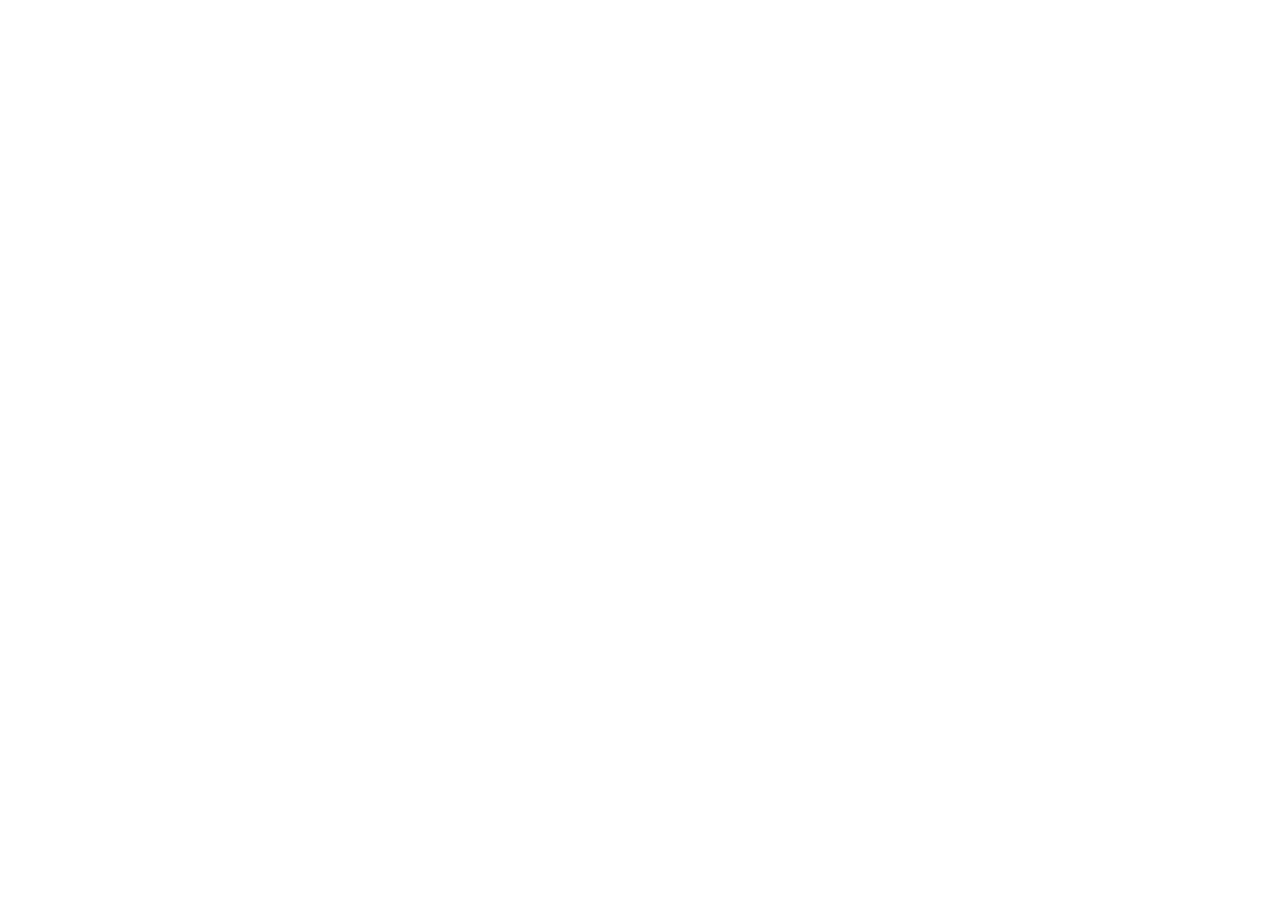
==== index.html @ 4d2dc102 "Init : création du dépot, arborescence des fichiers et structure HTML de base" ====
<!DOCTYPE html>
<html lang="en">
<head>
    <meta charset="UTF-8">
    <meta name="viewport" content="width=
    , initial-scale=1.0">
    <title>AfriTalent - Acceuil</title>
    <link rel="stylesheet" href="https://cdn.jsdelivr.net/npm/bootstrap@5.3.0/dist/css/bootstrap.min.css" >
    <link rel="stylesheet" href="css/style.css">
</head>
<body>
   
    <script  
    src="https://cdn.jsdelivr.net/npm/bootstrap@5.3.0/dist/js/bootstrap.bundle.min.js">

        
    </script>
    <script src="js/main.js"></script>
    
</body>
</html>
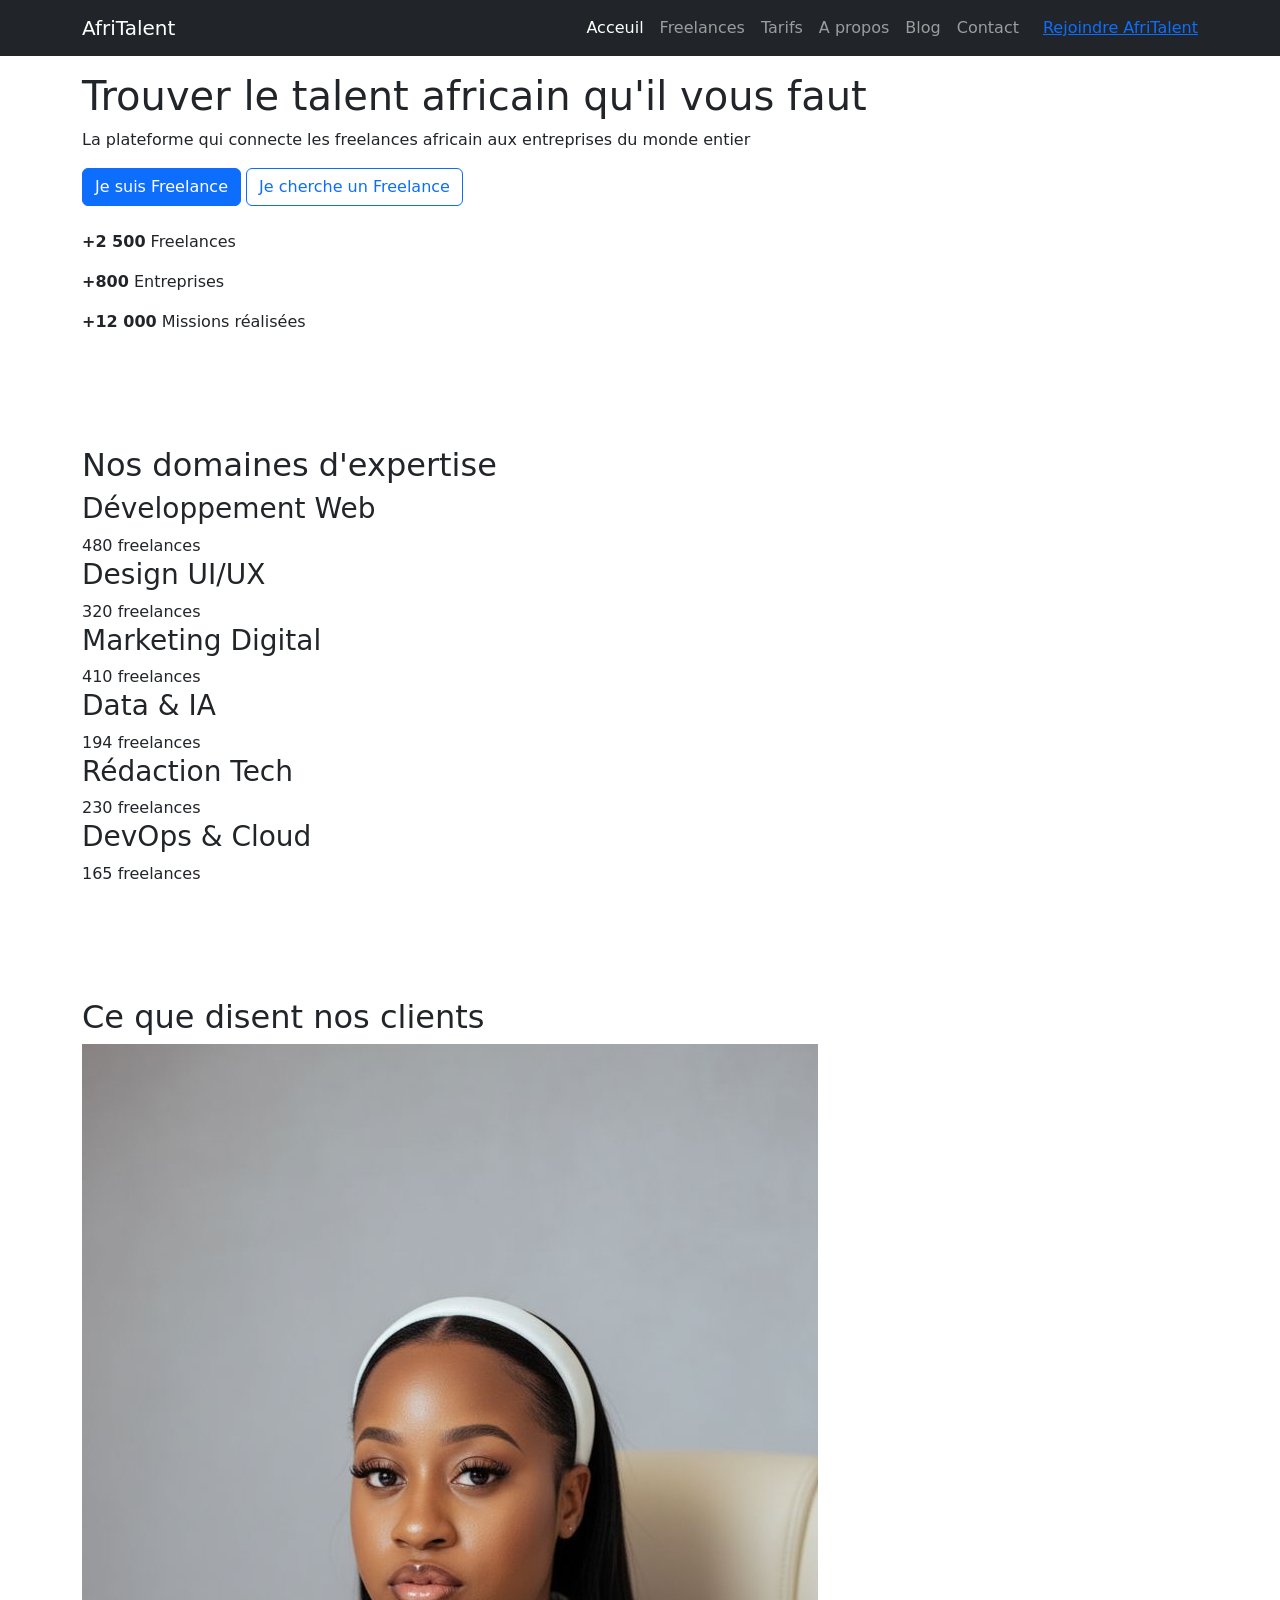
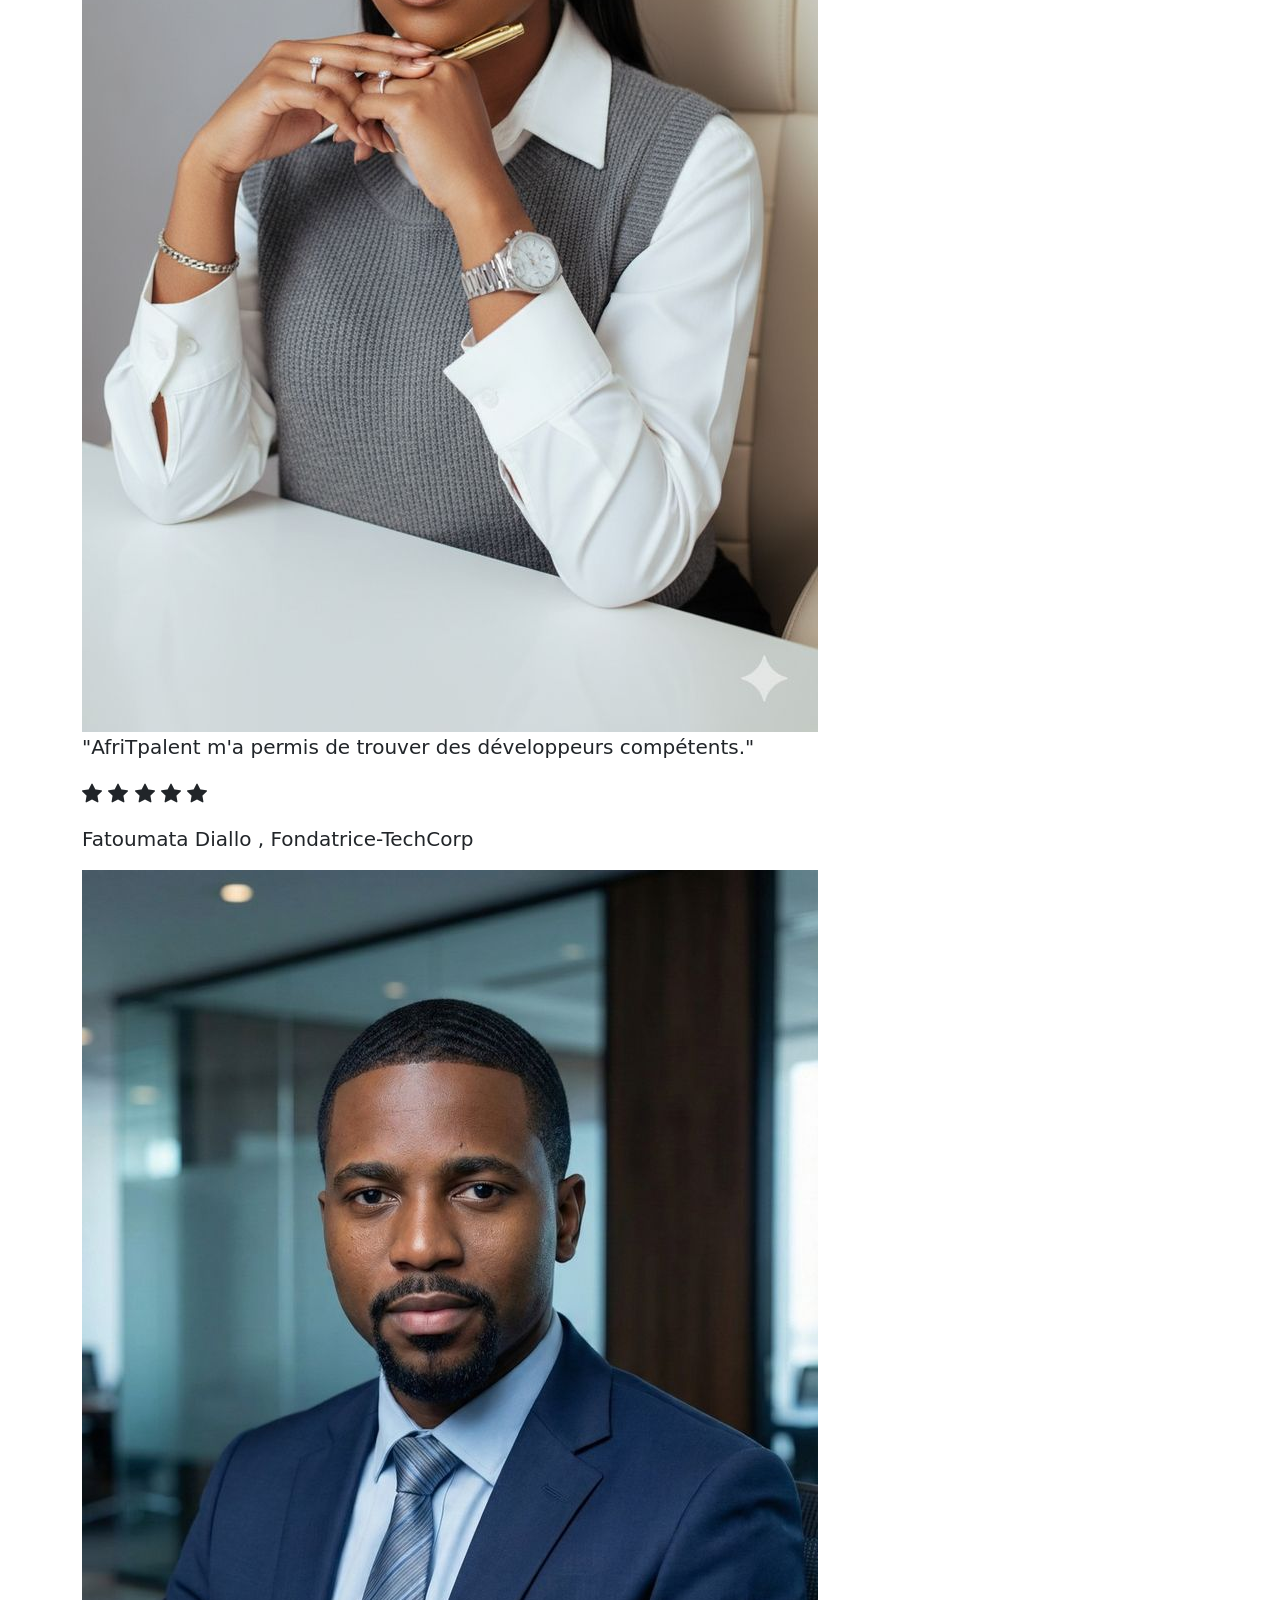
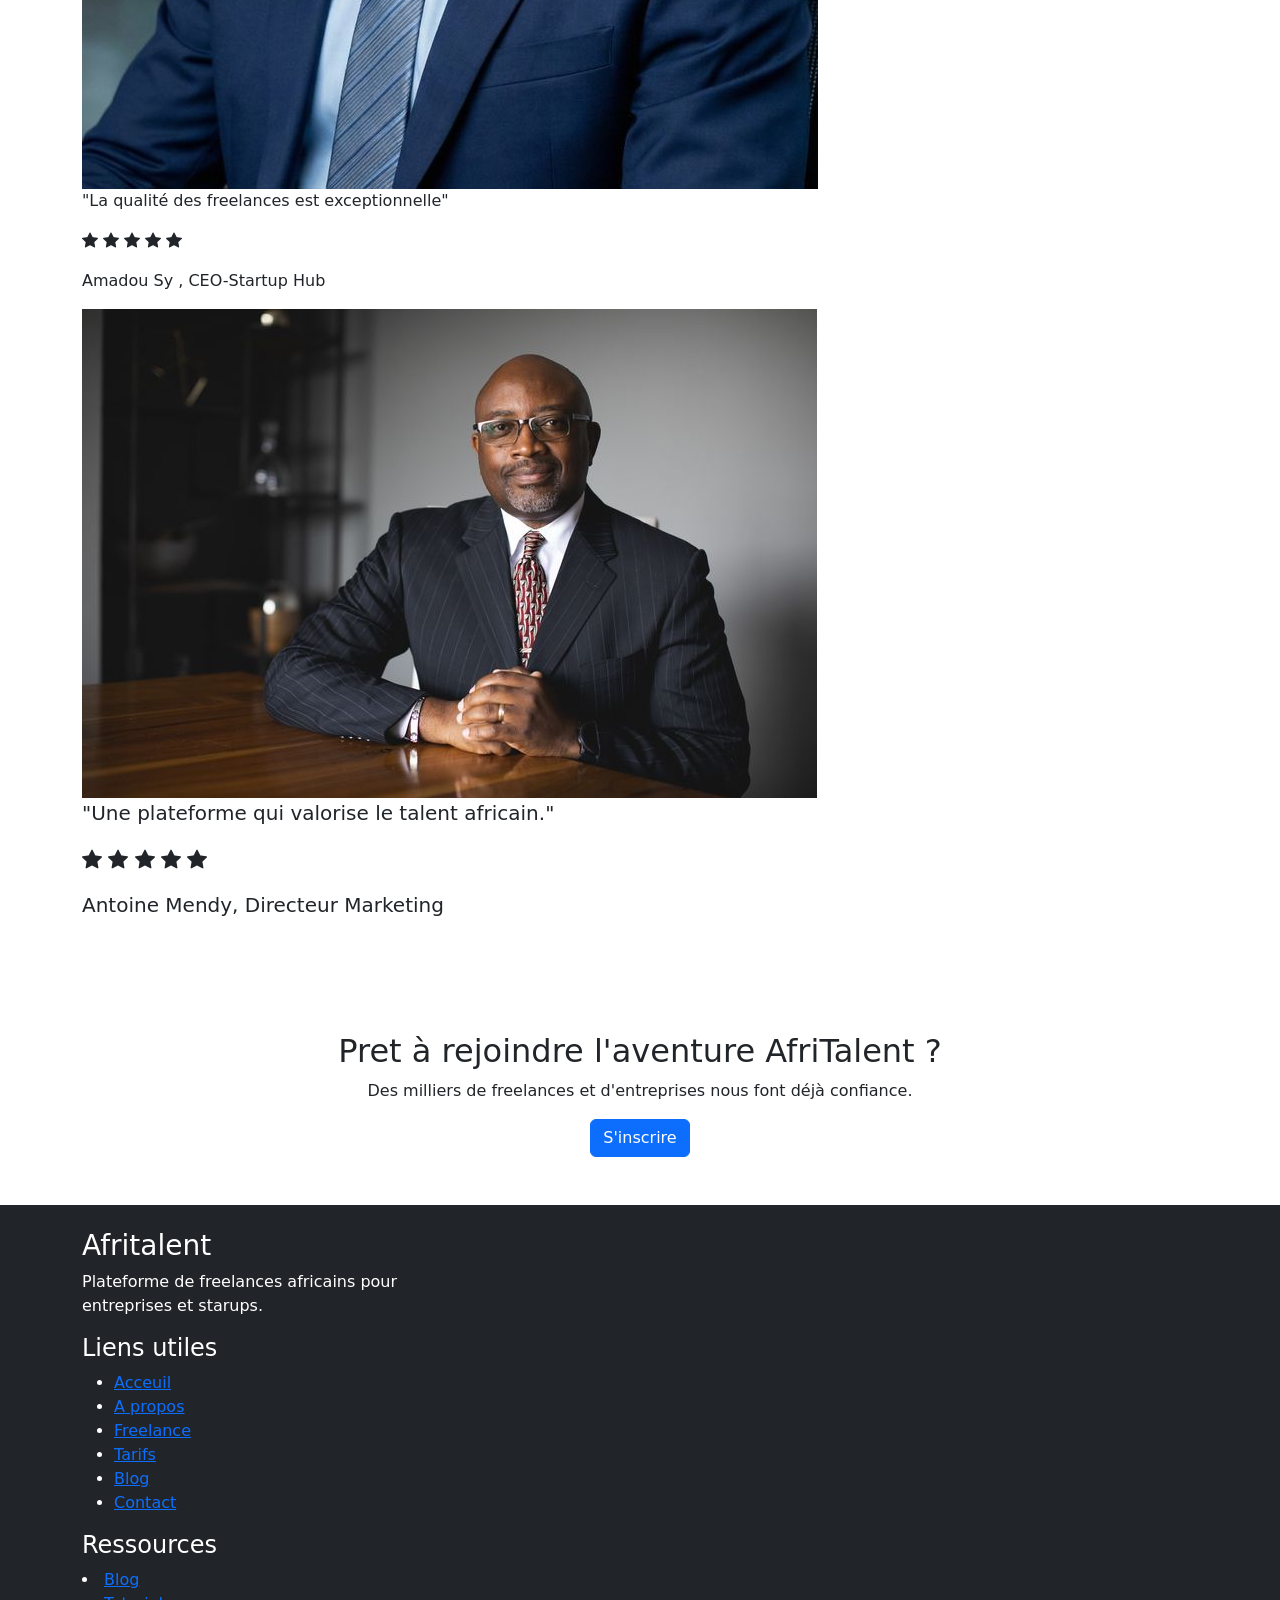
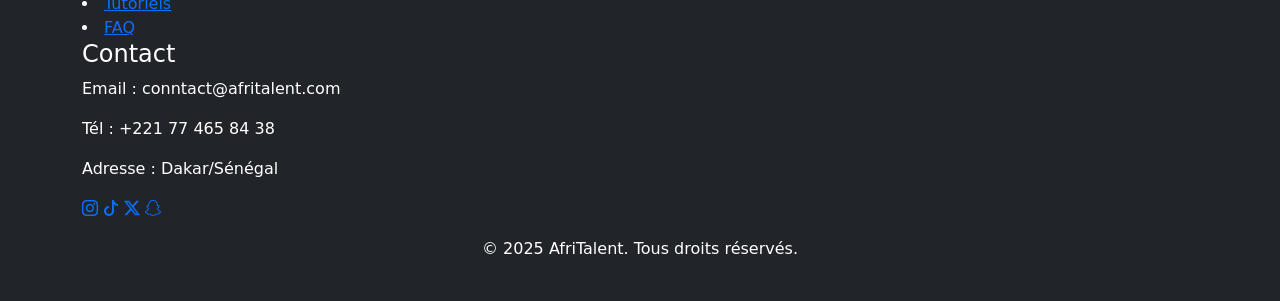
==== commit d534e76d: "HTML : structure compléte des 5 pages avec sections et contenu texte" ====
--- a/index.html
+++ b/index.html
@@ -4,11 +4,166 @@
     <meta charset="UTF-8">
     <meta name="viewport" content="width=
     , initial-scale=1.0">
-    <title>AfriTalent - Acceuil</title>
-    <link rel="stylesheet" href="https://cdn.jsdelivr.net/npm/bootstrap@5.3.0/dist/css/bootstrap.min.css" >
+    <title>AfriTalent -Acceuil</title>
+    <link rel="stylesheet" href="https://cdn.jsdelivr.net/npm/bootstrap@5.3.0/dist/css/bootstrap.min.css">
+    <link rel="stylesheet" href="https://cdn.jsdelivr.net/npm/bootstrap-icons@1.13.1/font/bootstrap-icons.min.css">
     <link rel="stylesheet" href="css/style.css">
 </head>
 <body>
+    <!--Navigation Bootstrap-->>
+    <nav class="navbar navbar-expand-lg navbar-dark bg-dark fixed-top">
+  <div class="container">
+    
+    <a class="navbar-brand" href="index.html"> AfriTalent</a>
+    <button class="navbar-toggler" type="button" data-bs-toggle="collapse" data-bs-target="#navbarTogglerDemo02" aria-controls="navbarTogglerDemo02" aria-expanded="false" aria-label="Toggle navigation">
+      <span class="navbar-toggler-icon"></span>
+    </button>
+    <div class="collapse navbar-collapse" id="navbarTogglerDemo02">
+      <ul class="navbar-nav ms-auto ">
+        <li class="nav-item">
+          <a class="nav-link active" href="index.html">Acceuil</a>
+        </li>
+        <li class="nav-item">
+          <a class="nav-link" href="freelances.html">Freelances</a>
+        </li>
+        <li class="nav-item">
+          <a class="nav-link " href="tarifs.html">Tarifs</a>
+        </li>
+        <li class="nav-item">
+            <a class="nav-link"  href="about.html">A propos</a>
+        </li>
+        <li class="nav-item">
+            <a class="nav-link" href="blog.html">Blog</a>
+        </li>
+        <li class="nav-item">
+            <a class="nav-link" href="contact.html">Contact</a>
+        </li>
+      </ul>
+      <a href="contact.html" class="btn-sucess ms-3">Rejoindre AfriTalent</a>
+    </div>
+  </div>
+</nav>
+<main>
+  <section id="hero">
+    <div class="container py-5">
+      <h1>Trouver le talent africain qu'il vous faut</h1>
+      <p>La plateforme qui connecte les freelances africain aux entreprises du monde entier</p>
+      <a href="freelances.html" class="btn btn-primary">Je suis Freelance</a>
+      <a href="freelances.html" class="btn btn-outline-primary">Je cherche un Freelance</a>
+      
+    <div class="mt-4">
+      <p><strong>+2 500</strong> Freelances</p>
+      <p><strong>+800</strong> Entreprises</p>
+      <p><strong>+12 000</strong> Missions réalisées</p>
+    </div>
+
+    </div>
+  </section>
+  <section id="services">
+    <div class="container py-5">
+      <h2>Nos domaines d'expertise</h2>
+      <div class="row">
+        <div><h3>Développement Web</h3> 480 freelances</div>
+        <div><h3>Design UI/UX</h3>320 freelances</div>
+        <div><h3>Marketing Digital</h3>410 freelances</div>
+        <div><h3>Data & IA</h3>194 freelances</div>
+        <div><h3>Rédaction Tech</h3>230 freelances</div>
+        <div><h3>DevOps & Cloud</h3><p>165 freelances</p></div>
+      </div>
+    </div>
+
+  </section>
+  <section id="Témoignages">
+    <div class="container py-5">
+      <h2>Ce que disent nos clients</h2>
+      <img src="images/témoin 1.jpg" alt="tmoin 1">
+      <blockquote class="blockquote">
+        <p>"AfriTpalent m'a permis de trouver des développeurs compétents."</p>
+        <p><i class="bi bi-star-fill"></i>
+        <i class="bi bi-star-fill"></i>
+        <i class="bi bi-star-fill"></i>
+        <i class="bi bi-star-fill"></i> 
+       <i class="bi bi-star-fill"></i></p>
+        <footer> Fatoumata Diallo , Fondatrice-TechCorp</footer>
+      </blockquote class="blockquote">
+      <img src="images/temoin 2.jpg" alt="temoin 2">
+      <blockquote>
+        <p>"La qualité des freelances est exceptionnelle"</p>
+        <p><i class="bi bi-star-fill"></i>
+        <i class="bi bi-star-fill"></i>
+        <i class="bi bi-star-fill"></i>
+        <i class="bi bi-star-fill"></i> 
+       <i class="bi bi-star-fill"></i></p>
+        <footer>Amadou Sy , CEO-Startup Hub</footer>
+      </blockquote>
+      <img src="images/temoin3.jpg" alt="temoin 3">
+      <blockquote class="blockquote">
+        <p>"Une plateforme qui valorise le talent africain."</p>
+        <p><i class="bi bi-star-fill"></i>
+        <i class="bi bi-star-fill"></i>
+        <i class="bi bi-star-fill"></i>
+        <i class="bi bi-star-fill"></i> 
+       <i class="bi bi-star-fill"></i></p>
+        <footer>Antoine Mendy, Directeur Marketing</footer>
+      </blockquote>
+
+    </div>
+  </section>
+  <section id="cta" >
+    <div class="container py-5">
+      <div class="row justify-content-center">
+        <div class="col-lg-8 text-center">
+          <h2>Pret à rejoindre l'aventure AfriTalent ?</h2>
+          <p>Des milliers de freelances et d'entreprises nous font déjà confiance.</p>
+          <a href="contact.html" class="btn btn-primary">S'inscrire</a>
+        </div>
+      </div>
+
+    </div>
+  </section>
+
+</main>
+<footer class="bg-dark text-white p-4">
+  <div class="container">
+    <div class="col-md-4">
+      <h3>Afritalent</h3>
+      <p>Plateforme de freelances africains pour entreprises et starups.</p>
+
+    </div>
+  <div>
+    <h4>Liens utiles</h4>
+    <ul>
+      <li><a href="index.html">Acceuil</a></li>
+      <li><a href="about.html">A propos</a></li>
+      <li><a href="freelances.html">Freelance</a></li>
+      <li><a href="tarifs.html">Tarifs</a></li>
+      <li><a href="blog.html">Blog</a></li>
+      <li><a href="contact.html">Contact</a></li>
+    </ul>
+  </div>
+  <div>
+    <h4>Ressources</h4>
+    <li><a href="blog.html">Blog</a></li>
+    <li><a href="index.html">Tutoriels</a></li>
+    <li><a href="tarifs.html">FAQ</a></li>
+    </div>
+    <div>
+      <h4>Contact</h4>
+      <p>Email : conntact@afritalent.com</p>
+      <p>Tél : +221 77 465 84 38 </p>
+      <p>Adresse : Dakar/Sénégal</p>
+    </div>
+    <div>
+    <a href="instagram"><i class="bi bi-instagram"></i></a>
+    <a href="tiktok"><i class="bi bi-tiktok"></i></a>
+    <a href="twiter"><i class="bi bi-twitter-x"></i></a>
+    <a href="snapchat"><i class="bi bi-snapchat"></i></a>
+    </div>
+  
+    <p class="text-center mt-3">&copy; 2025 AfriTalent. Tous droits réservés.</p>
+  </div>
+</footer>
+
    
     <script  
     src="https://cdn.jsdelivr.net/npm/bootstrap@5.3.0/dist/js/bootstrap.bundle.min.js">
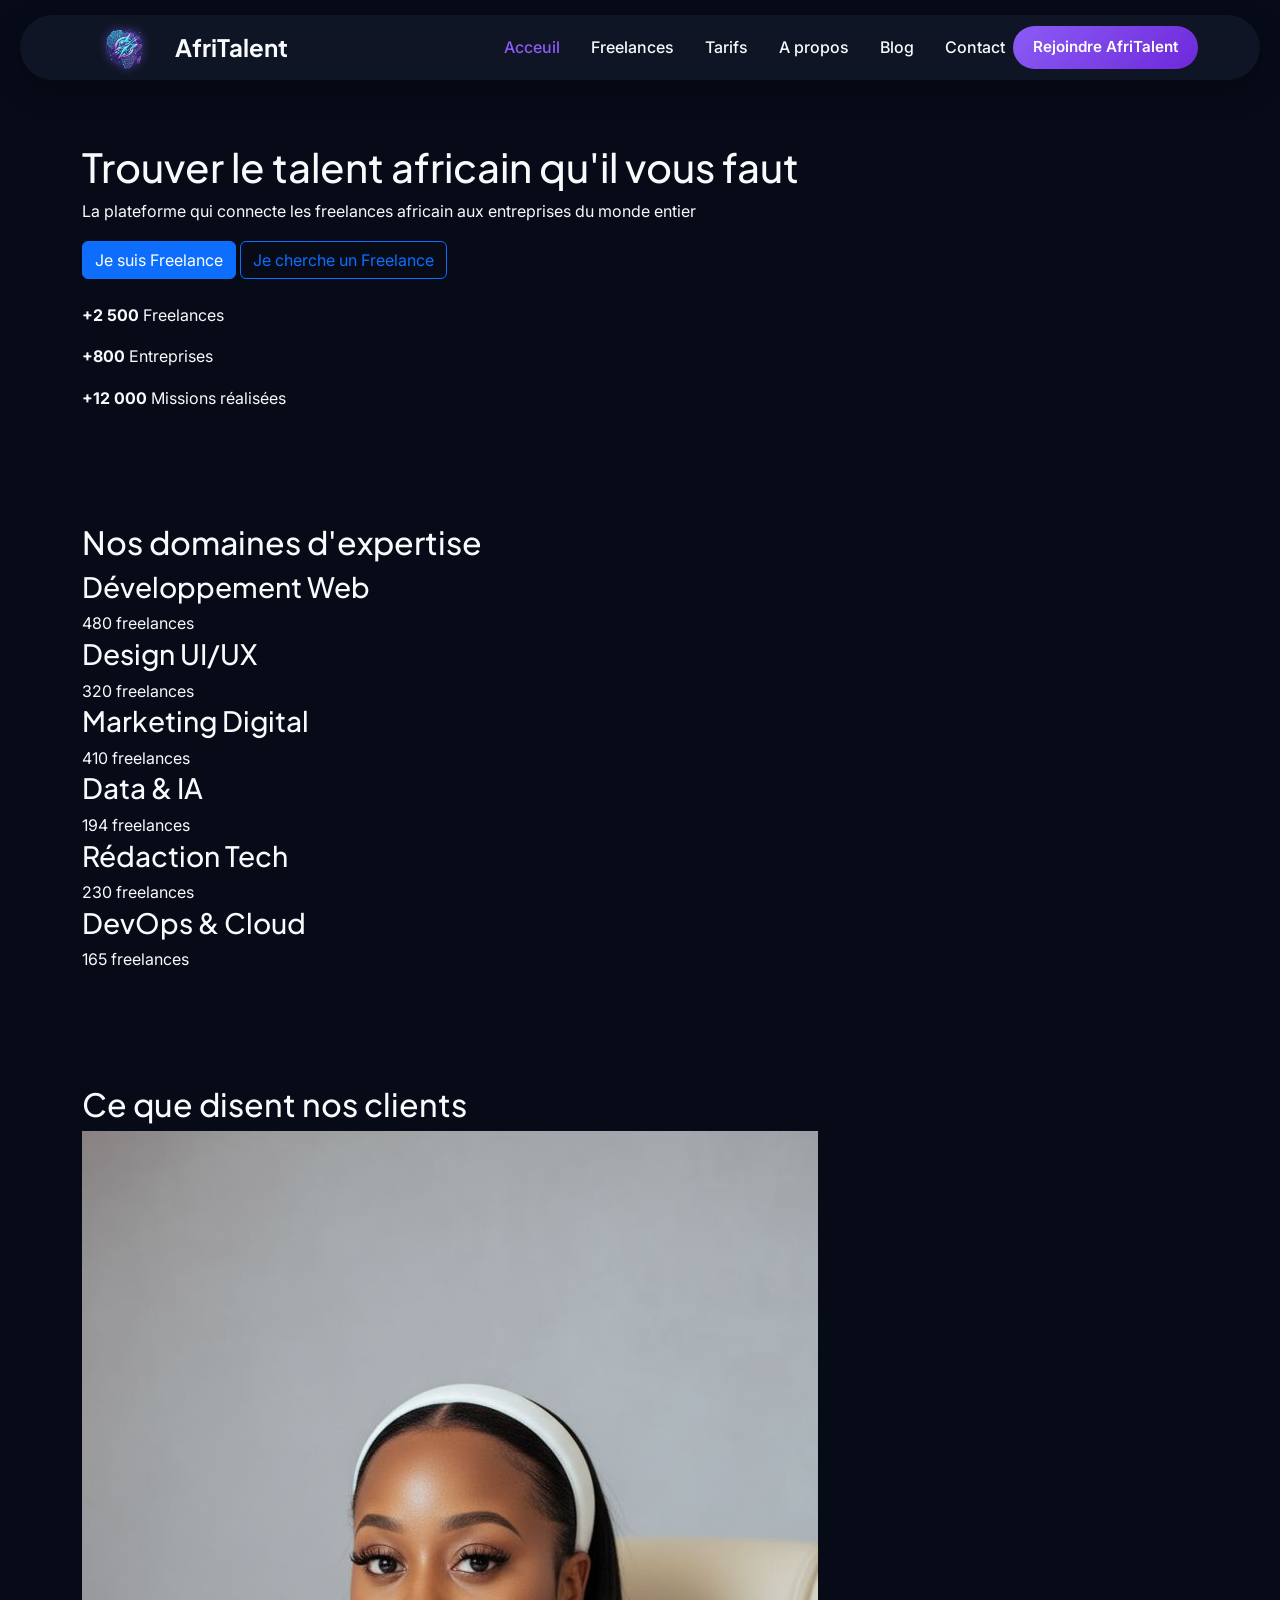
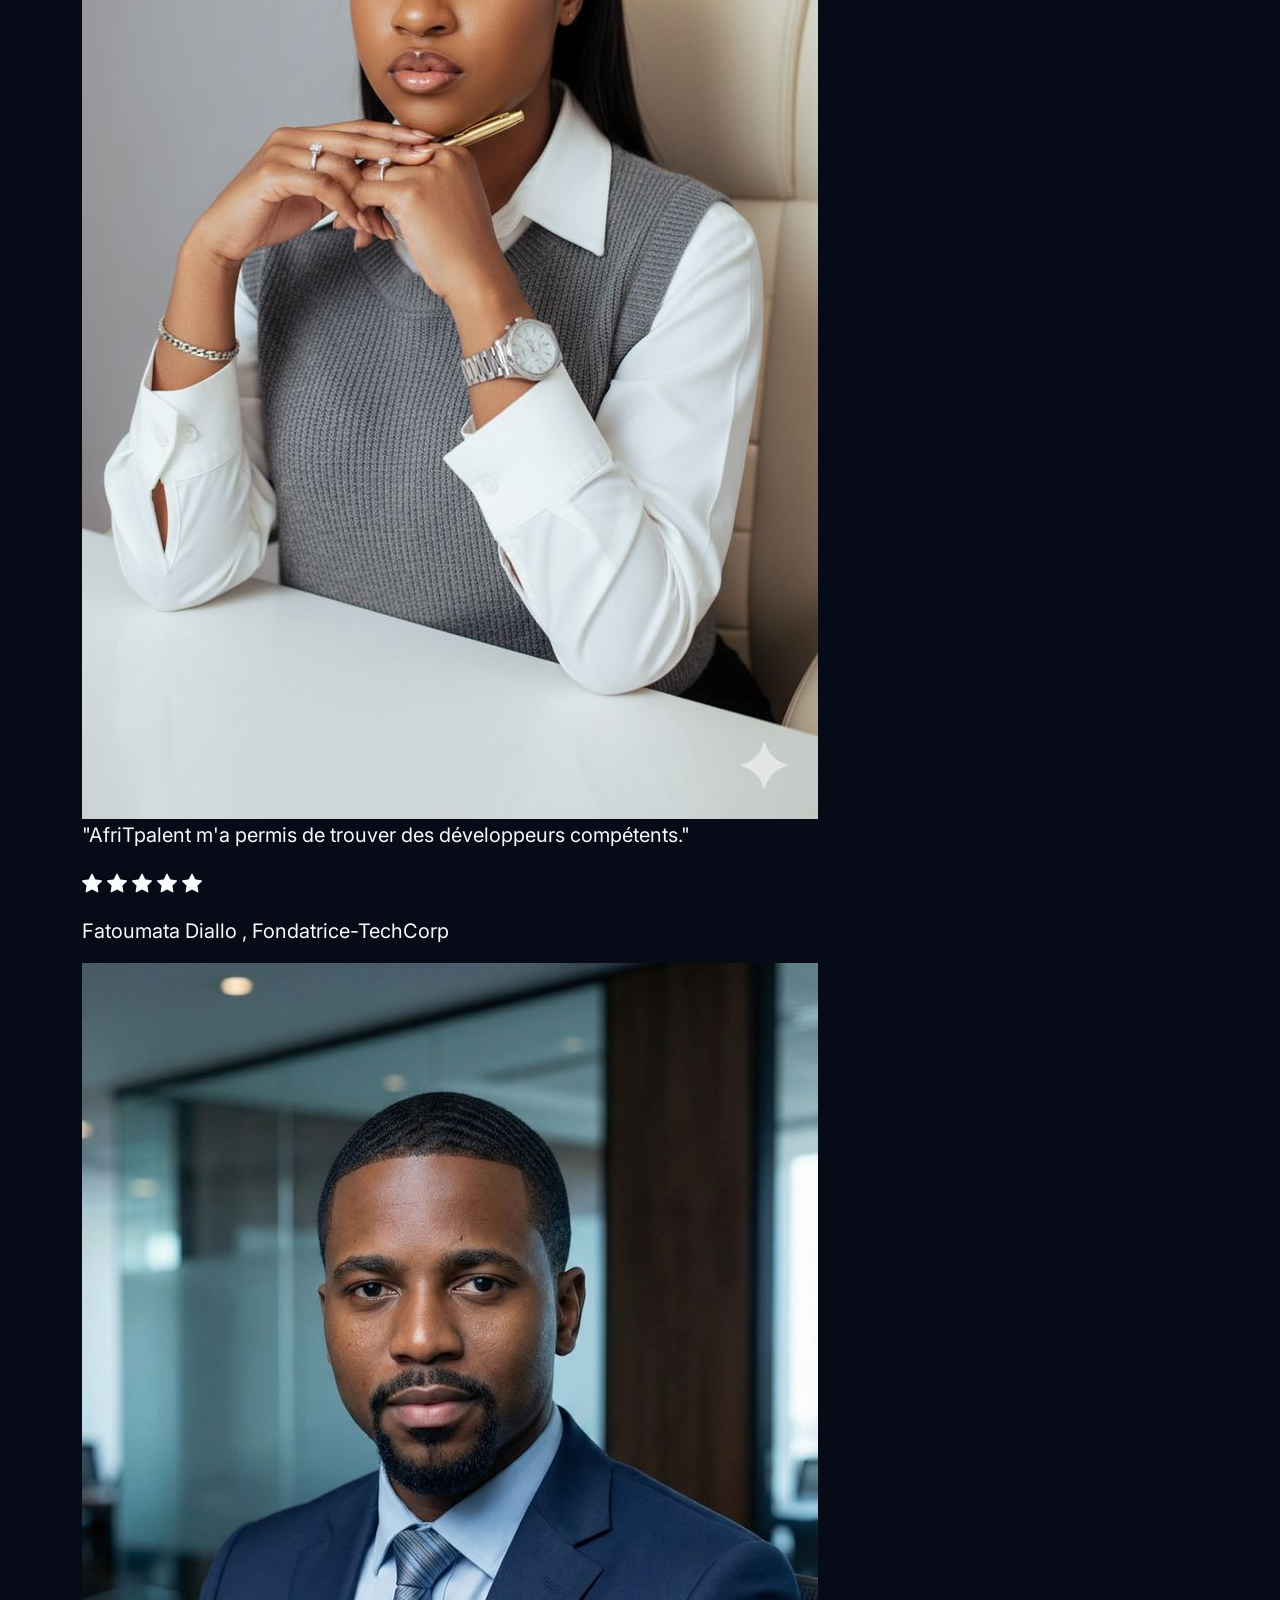
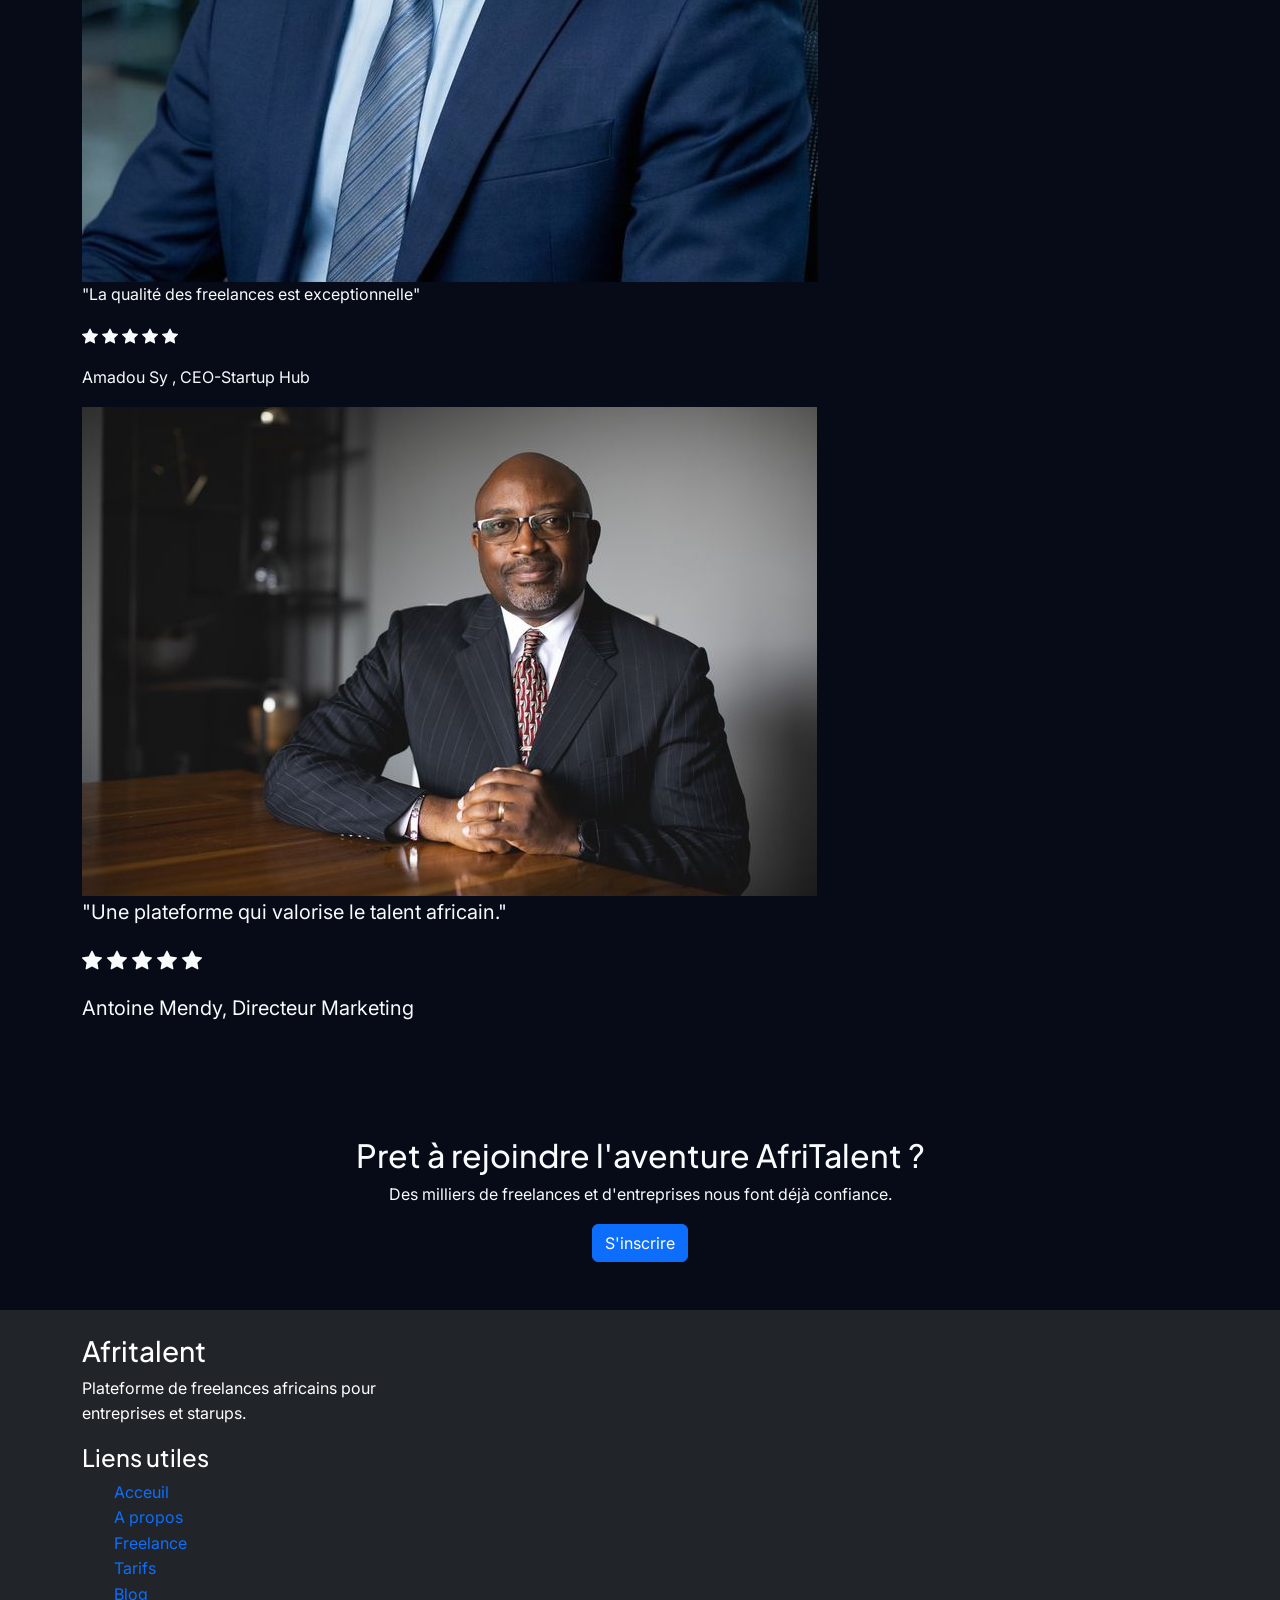
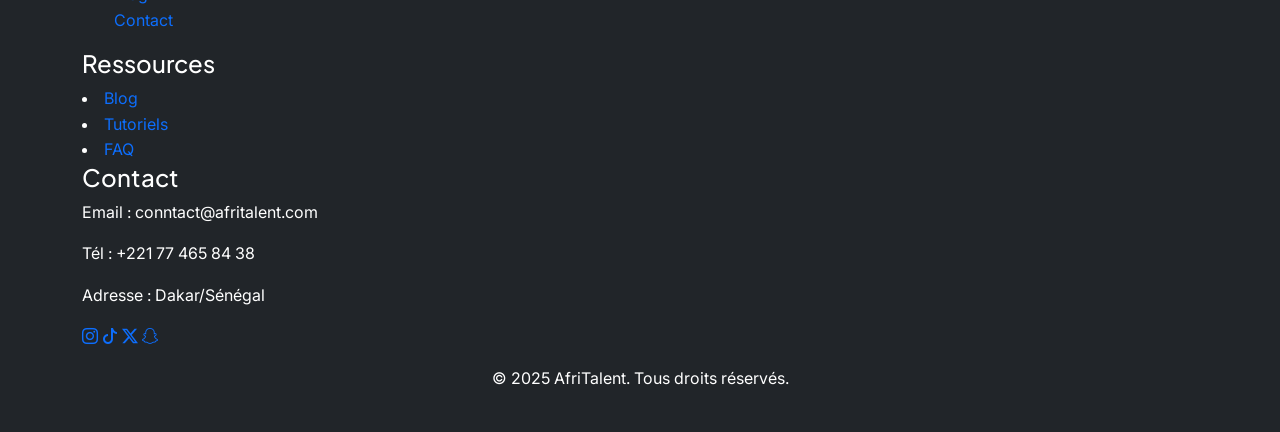
==== commit fc2feaa6: "CSS :variables, typographie, layout général et styles de base" ====
--- a/index.html
+++ b/index.html
@@ -2,19 +2,20 @@
 <html lang="en">
 <head>
     <meta charset="UTF-8">
-    <meta name="viewport" content="width=
+    <meta name="viewport" content="width=device-width
     , initial-scale=1.0">
     <title>AfriTalent -Acceuil</title>
+ 
     <link rel="stylesheet" href="https://cdn.jsdelivr.net/npm/bootstrap@5.3.0/dist/css/bootstrap.min.css">
     <link rel="stylesheet" href="https://cdn.jsdelivr.net/npm/bootstrap-icons@1.13.1/font/bootstrap-icons.min.css">
     <link rel="stylesheet" href="css/style.css">
 </head>
 <body>
-    <!--Navigation Bootstrap-->>
-    <nav class="navbar navbar-expand-lg navbar-dark bg-dark fixed-top">
+    <!--Navigation Bootstrap-->
+    <nav class="navbar navbar-expand-lg navbar-dark bg-dark ">
   <div class="container">
     
-    <a class="navbar-brand" href="index.html"> AfriTalent</a>
+    <a class="navbar-brand" href="index.html"><img src="images/logo.png" alt="AfriTalent" class="logo"> <span>AfriTalent </span></a>
     <button class="navbar-toggler" type="button" data-bs-toggle="collapse" data-bs-target="#navbarTogglerDemo02" aria-controls="navbarTogglerDemo02" aria-expanded="false" aria-label="Toggle navigation">
       <span class="navbar-toggler-icon"></span>
     </button>
@@ -27,7 +28,7 @@
           <a class="nav-link" href="freelances.html">Freelances</a>
         </li>
         <li class="nav-item">
-          <a class="nav-link " href="tarifs.html">Tarifs</a>
+          <a class= "nav-link " href="tarifs.html">Tarifs</a>
         </li>
         <li class="nav-item">
             <a class="nav-link"  href="about.html">A propos</a>
@@ -39,7 +40,7 @@
             <a class="nav-link" href="contact.html">Contact</a>
         </li>
       </ul>
-      <a href="contact.html" class="btn-sucess ms-3">Rejoindre AfriTalent</a>
+      <a href="contact.html" class=" join-btn">Rejoindre AfriTalent</a>
     </div>
   </div>
 </nav>
--- a/css/style.css
+++ b/css/style.css
@@ -0,0 +1,139 @@
+@import url('https://fonts.googleapis.com/css2?family=Inter:ital,opsz,wght@0,14..32,100..900;1,14..32,100..900&family=Plus+Jakarta+Sans:ital,wght@0,200..800;1,200..800&display=swap');
+:root{
+    --background-color:#070b18;
+    --primary-color:#8b5cf6;
+    --secondary-color:#6d28d9;
+    --dark-color:#0f172a;
+    --text-color:#f8fafc;
+   --accent-color:#22d3ee;
+   --gray-color:#94a3b8;
+     --main-font:'Inter', sans-serif;
+    --title-font:'Plus Jakarta Sans', sans-serif;
+    --border-radius:80px;
+    --transition:0.3s ease;
+
+}
+/* RESET CSS : enléve les styles par défaut du navigateur*/
+*{
+    margin:0;
+    padding: 0;
+    box-sizing: border-box;
+}
+body{
+    font-family: var(--main-font);
+    background: var(--background-color);
+    color: var(--text-color);
+    line-height: 1.6;
+    overflow-x:hidden ;
+    
+}
+a{
+    text-decoration: none;
+    transition: var(--transition);
+}
+ul{
+    list-style: none;
+}
+img{
+    max-width: 100%;
+    display: block;
+}
+h1,h2,h3,h4,.navbar-brand{
+    font-family: var(--title-font);
+}
+  .navbar {
+   background: rgba(17, 24, 39, 0.85) !important;
+   backdrop-filter: blur(12px);/* agit sur ce qu'il y a derriére l'élément */
+   height: 65px;
+   display: flex;
+   align-items: center;
+   padding: 10px 28px;
+   margin: 15px 20px;
+   border-radius: var(--border-radius);
+   box-shadow: 0 10px 30px rgba(0, 0, 0, 0.25); /*ombre pour effet flottant */
+}
+
+.navbar-brand{
+    font-size: 1.6rem;
+    font-weight: 700;
+    color:var(--primary-color) !important ;
+    display: flex;
+    align-items: center;
+    gap: 10px;
+}
+.navbar-brand img{
+    width: auto;
+    height: 55px;
+    max-height: 60px;
+    object-fit: contain;
+    filter:brightness(1.05) drop-shadow(0 0 5px rgba(124,77,255,0.5));/* éclaicit le logo, ajoute une ombre colorée,ensemble:effet moderne et visible*/
+    transition: var(--transition); /*animation fluide lors des effets hover*/
+    mix-blend-mode: screen;
+}
+.navbar-brand img:hover{
+    transform: scale(1.05);
+}
+.navbar-brand span{
+    font-size: 1.5rem;
+    font-weight: 700;
+    font-family: var(--title-font);
+    color: var(--text-color);
+   
+}
+
+ .nav-link{
+    color: var(--text-color) !important ;
+    margin-left: 15px;
+    font-weight: 500;
+    transition: var(--transition);
+    background: transparent !important;
+    border: none !important;
+    box-shadow: none !important;
+    position: relative;
+}
+
+  .nav-link:hover , .nav-link.active{
+    color: var(--primary-color) !important ;
+    background :transparent !important;
+    
+}
+/*création du trait animé sous le lien*/
+.nav-link::after{
+    content: ""; /*crée un élement vide pour l'animation*/
+    position: absolute;
+    left: 0;
+    bottom: -5px;/*position sous le texte*/
+    width: 0%;
+    height: 2px;
+    background: var(--accent-color);
+    transition: var(--transition);
+}
+/*animation du trait au survol*/
+.nav-link:hover::after{
+    width: 100%;
+}
+ 
+ .join-btn{
+    background: linear-gradient(135deg,var(--primary-color), var(--secondary-color));
+    border: none;
+    outline: none;
+    box-shadow: none;
+    border-radius: 50px;
+    padding: 9px 20px;
+    font-size: 0.95rem;
+    font-weight: 600;
+    color: white !important;
+    transition: var(--transition);
+    
+}
+
+ .join-btn:hover{
+    opacity: 0.85;
+    transform: translateY(-2px);
+}
+.join-btn:active{
+    background: transparent;
+    color: var(--primary-color) !important;
+    border: 2px solid var(--primary-color);
+}
+
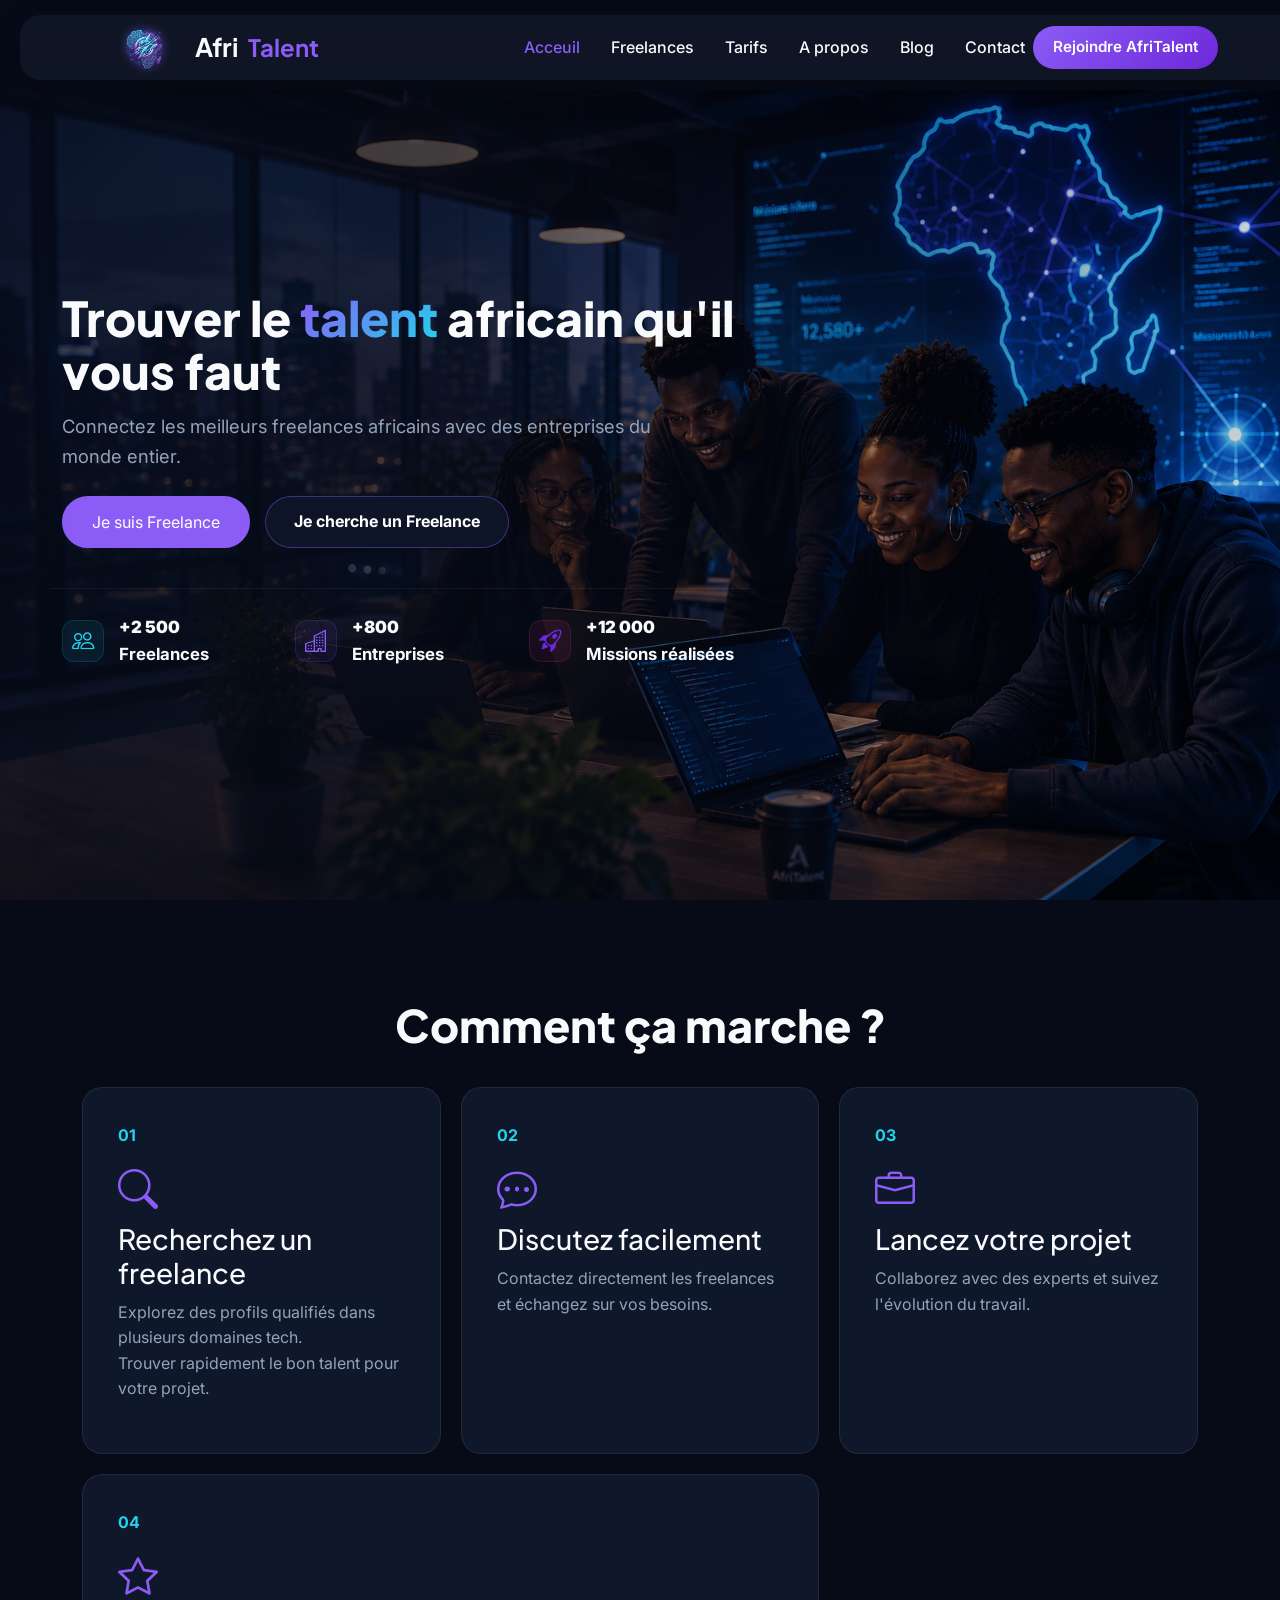
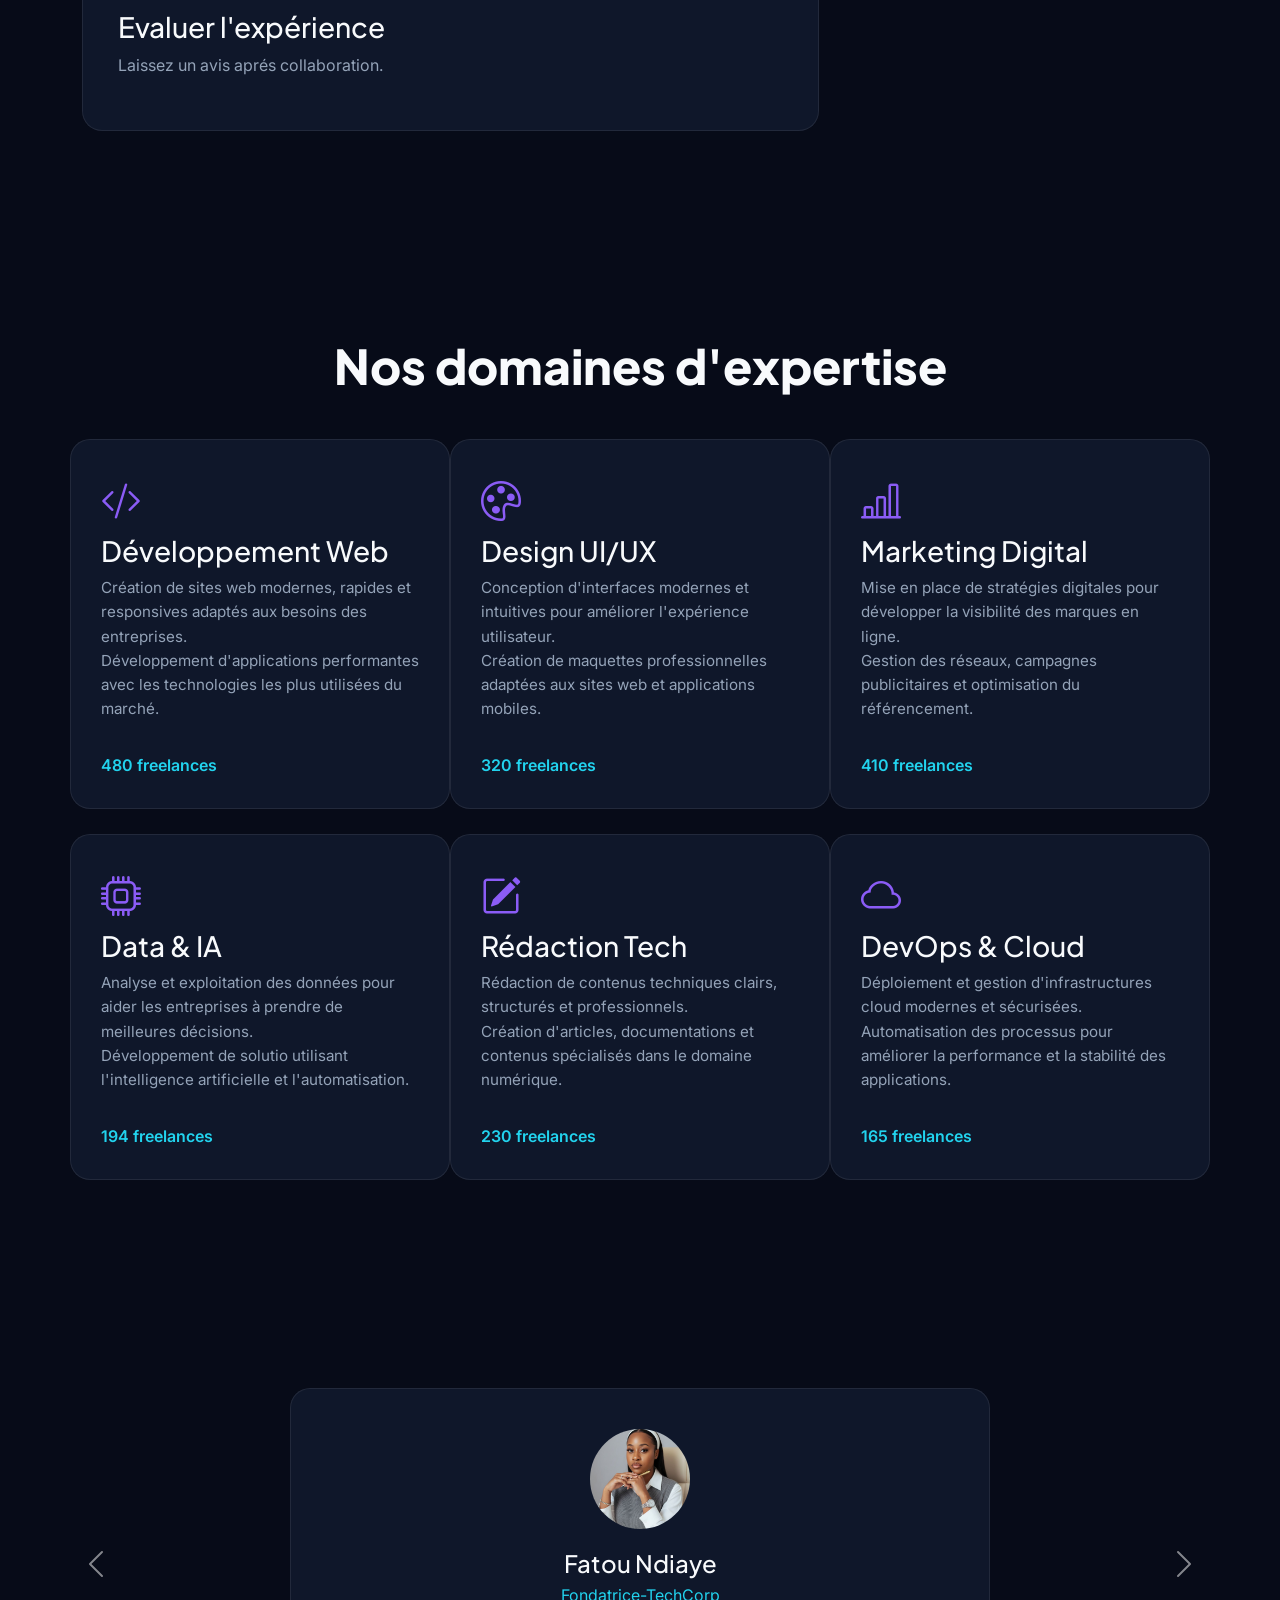
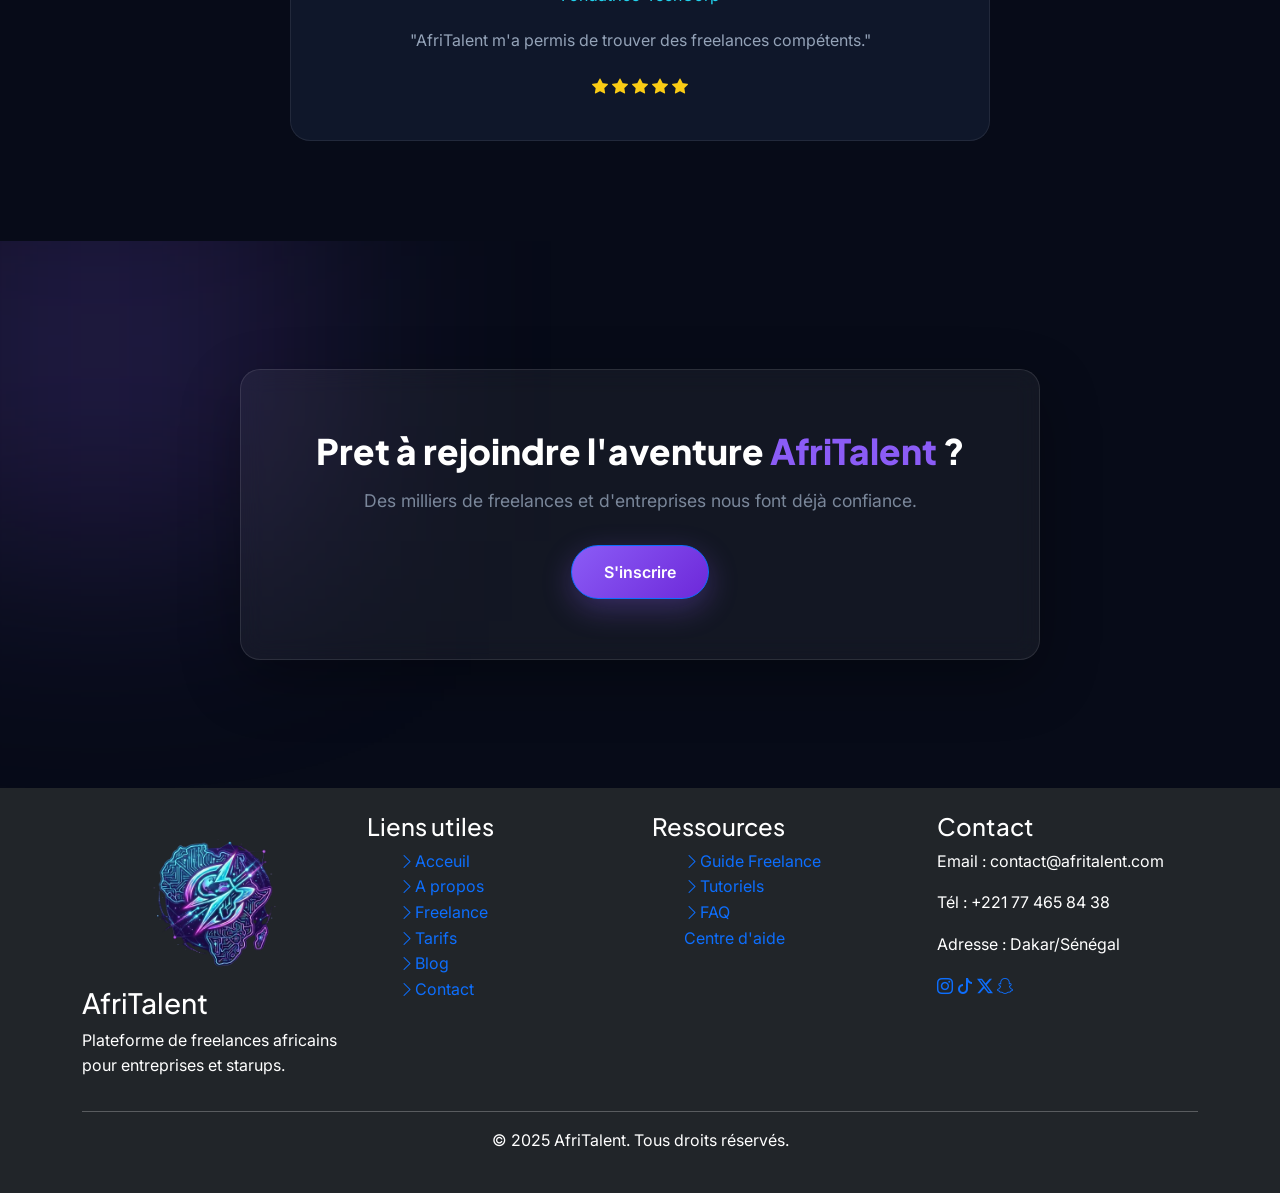
==== commit bf7f7d00: "CSS : Bento Grid, Sections hero et catégories, effets hover" ====
--- a/index.html
+++ b/index.html
@@ -4,7 +4,7 @@
     <meta charset="UTF-8">
     <meta name="viewport" content="width=device-width
     , initial-scale=1.0">
-    <title>AfriTalent -Acceuil</title>
+    <title>AfriTalent -Accueil</title>
  
     <link rel="stylesheet" href="https://cdn.jsdelivr.net/npm/bootstrap@5.3.0/dist/css/bootstrap.min.css">
     <link rel="stylesheet" href="https://cdn.jsdelivr.net/npm/bootstrap-icons@1.13.1/font/bootstrap-icons.min.css">
@@ -15,7 +15,7 @@
     <nav class="navbar navbar-expand-lg navbar-dark bg-dark ">
   <div class="container">
     
-    <a class="navbar-brand" href="index.html"><img src="images/logo.png" alt="AfriTalent" class="logo"> <span>AfriTalent </span></a>
+    <a class="navbar-brand" href="index.html"><img src="images/logo.png" alt="AfriTalent" class="logo">Afri<span class="accent">Talent</span></a>
     <button class="navbar-toggler" type="button" data-bs-toggle="collapse" data-bs-target="#navbarTogglerDemo02" aria-controls="navbarTogglerDemo02" aria-expanded="false" aria-label="Toggle navigation">
       <span class="navbar-toggler-icon"></span>
     </button>
@@ -47,122 +47,205 @@
 <main>
   <section id="hero">
     <div class="container py-5">
-      <h1>Trouver le talent africain qu'il vous faut</h1>
-      <p>La plateforme qui connecte les freelances africain aux entreprises du monde entier</p>
-      <a href="freelances.html" class="btn btn-primary">Je suis Freelance</a>
-      <a href="freelances.html" class="btn btn-outline-primary">Je cherche un Freelance</a>
+      <h1>Trouver le <span>talent</span> africain qu'il vous faut</h1>
+      <p>Connectez les meilleurs freelances africains avec des entreprises du<br> monde entier.</p>
+      <div class="hero-buttons">
+       <a href="freelances.html" class="btn btn-primary">Je suis Freelance</a>
+       <a href="freelances.html" class="btn btn-outline-primary">Je cherche un Freelance</a>
+      </div>
       
-    <div class="mt-4">
-      <p><strong>+2 500</strong> Freelances</p>
-      <p><strong>+800</strong> Entreprises</p>
-      <p><strong>+12 000</strong> Missions réalisées</p>
-    </div>
-
+     <div class="row text-center">
+        <div class="col-md-4"><i class="bi bi-people"></i><p><strong>+2 500 </strong><br>Freelances</p></div>
+        <div class="col-md-4"><i class="bi bi-buildings"></i><p><strong>+800</strong> <br>Entreprises</p></div>
+        <div class="col-md-4"><i class="bi bi-rocket-takeoff"></i><p><strong>+12 000 </strong><br> Missions réalisées</p></div>
+     </div>
+
+    </div>
+  </section>
+  
+  <section id="how-it-works">
+    <div class="container py-5">
+      <h2>Comment ça marche ?</h2>
+      <div class="bento-grid">
+        <div class="bento-card ">
+          <span class="nombre">01</span>
+          <i class="bi bi-search"></i>
+          <h3>Recherchez un freelance</h3>
+          <p>Explorez des profils qualifiés dans plusieurs domaines tech.<br> Trouver rapidement le bon talent pour votre projet.</p>
+        </div>
+        <div class="bento-card">
+          <span class="nombre">02</span>
+          <i class="bi bi-chat-dots"></i>
+          <h3>Discutez facilement</h3>
+          <p>Contactez directement les freelances et échangez sur vos besoins.</p>
+        </div>
+        <div class="bento-card">
+          <span class="nombre">03</span>
+          <i class="bi bi-briefcase"></i>
+          <h3>Lancez votre projet</h3>
+          <p>Collaborez avec des experts et suivez l'évolution du travail.</p>
+        </div>
+        <div class="bento-card wide-card">
+          <span class="nombre">04</span>
+          <i class="bi bi-star"></i>
+          <h3>Evaluer l'expérience</h3>
+          <p>Laissez un avis aprés collaboration.</p>
+        </div>
+      </div>
     </div>
   </section>
   <section id="services">
     <div class="container py-5">
       <h2>Nos domaines d'expertise</h2>
       <div class="row">
-        <div><h3>Développement Web</h3> 480 freelances</div>
-        <div><h3>Design UI/UX</h3>320 freelances</div>
-        <div><h3>Marketing Digital</h3>410 freelances</div>
-        <div><h3>Data & IA</h3>194 freelances</div>
-        <div><h3>Rédaction Tech</h3>230 freelances</div>
-        <div><h3>DevOps & Cloud</h3><p>165 freelances</p></div>
-      </div>
-    </div>
-
-  </section>
-  <section id="Témoignages">
-    <div class="container py-5">
-      <h2>Ce que disent nos clients</h2>
-      <img src="images/témoin 1.jpg" alt="tmoin 1">
-      <blockquote class="blockquote">
-        <p>"AfriTpalent m'a permis de trouver des développeurs compétents."</p>
-        <p><i class="bi bi-star-fill"></i>
-        <i class="bi bi-star-fill"></i>
-        <i class="bi bi-star-fill"></i>
-        <i class="bi bi-star-fill"></i> 
-       <i class="bi bi-star-fill"></i></p>
-        <footer> Fatoumata Diallo , Fondatrice-TechCorp</footer>
-      </blockquote class="blockquote">
-      <img src="images/temoin 2.jpg" alt="temoin 2">
-      <blockquote>
-        <p>"La qualité des freelances est exceptionnelle"</p>
-        <p><i class="bi bi-star-fill"></i>
-        <i class="bi bi-star-fill"></i>
-        <i class="bi bi-star-fill"></i>
-        <i class="bi bi-star-fill"></i> 
-       <i class="bi bi-star-fill"></i></p>
-        <footer>Amadou Sy , CEO-Startup Hub</footer>
-      </blockquote>
-      <img src="images/temoin3.jpg" alt="temoin 3">
-      <blockquote class="blockquote">
-        <p>"Une plateforme qui valorise le talent africain."</p>
-        <p><i class="bi bi-star-fill"></i>
-        <i class="bi bi-star-fill"></i>
-        <i class="bi bi-star-fill"></i>
-        <i class="bi bi-star-fill"></i> 
-       <i class="bi bi-star-fill"></i></p>
-        <footer>Antoine Mendy, Directeur Marketing</footer>
-      </blockquote>
-
-    </div>
-  </section>
+        <div class=" col-md-4 category-card">
+          <i class="bi bi-code-slash"></i>
+          <h3>Développement Web</h3>
+          <p class="description">Création de sites web modernes, rapides et responsives adaptés aux besoins des entreprises. <br>Développement d'applications performantes avec les technologies les plus utilisées du marché.</p>
+           <span>480 freelances </span></div>
+        <div class=" col-md-4 category-card">
+          <i class="bi bi-palette"></i>
+          <h3>Design UI/UX</h3>
+          <p class="description"> Conception d'interfaces modernes et intuitives pour améliorer l'expérience utilisateur.<br> Création de maquettes professionnelles adaptées aux sites web et applications mobiles.</p>
+           <span>320 freelances</span></div>
+        <div class=" col-md-4 category-card">
+          <i class="bi bi-bar-chart-line"></i>
+          <h3>Marketing Digital</h3> 
+          <p class="description">Mise en place de stratégies digitales pour développer la visibilité des marques en ligne.<br> Gestion des réseaux, campagnes publicitaires et optimisation du référencement.</p>
+          <span>410 freelances</span></div>
+        <div class="col-md-4 category-card">
+          <i class="bi bi-cpu"></i>
+          <h3>Data & IA</h3>
+          <p class="description">Analyse et exploitation des données pour aider les entreprises à prendre de meilleures décisions.<br> Développement de solutio utilisant l'intelligence artificielle et l'automatisation.</p>
+          <span>194 freelances</span></div>
+        <div class=" col-md-4 category-card">
+          <i class="bi bi-pencil-square"></i>
+          <h3>Rédaction Tech</h3> 
+          <p class="description">Rédaction de contenus techniques clairs, structurés et professionnels.<br> Création d'articles, documentations et contenus spécialisés dans le domaine numérique.</p><span>230 freelances </span></div>
+        <div class="col-md-4 category-card">
+          <i class="bi bi-cloud"></i>
+          <h3>DevOps & Cloud</h3>
+          <p class="description"> Déploiement et gestion d'infrastructures cloud modernes et sécurisées.<br> Automatisation des processus pour améliorer la performance et la stabilité des applications.</p>
+           <span>165 freelances</span></div>
+      </div>
+    </div>
+
+  </section>
+  <div id="carouselExample" class="carousel slide">
+  <div class="carousel-inner">
+    <div class="carousel-item active">
+      <div class="temoin-card">
+        <img src="images/témoin 1.jpg" class="d-block w-100" alt="client">
+        <h4>Fatou Ndiaye</h4>
+        <span>Fondatrice-TechCorp</span>
+        <p>"AfriTalent m'a permis de trouver des freelances compétents."</p>
+        <div class="star">
+          <i class="bi bi-star-fill"></i>
+          <i class="bi bi-star-fill"></i>
+          <i class="bi bi-star-fill"></i>
+          <i class="bi bi-star-fill"></i>
+          <i class="bi bi-star-fill"></i>
+        </div>
+      </div>
+    </div>
+    <div class="carousel-item">
+      <div class="temoin-card">
+         <img src="images/temoin 2.jpg" class="d-block w-100" alt="client">
+         <h4>Amadou Sy</h4>
+         <span> CEO-Startup Hub</span>
+          <p>Trés bonne plateforme pour recruter rapidement.</p>
+          <div class="star">
+          <i class="bi bi-star-fill"></i>
+          <i class="bi bi-star-fill"></i>
+          <i class="bi bi-star-fill"></i>
+          <i class="bi bi-star-fill"></i>
+          <i class="bi bi-star-fill"></i>
+          </div>
+       </div>
+    </div>
+    <div class="carousel-item">
+      <div class="temoin-card">
+        <img src="images/temoin3.jpg" class="d-block w-100" alt="client">
+        <h4>Antoine Mendy</h4>
+        <span> Directeur Marketing</span>
+        <p>"Interface moderne et simple à utiliser."</p>
+         <div class="star">
+           <i class="bi bi-star-fill"></i>
+          <i class="bi bi-star-fill"></i>
+          <i class="bi bi-star-fill"></i>
+          <i class="bi bi-star-fill"></i>
+          <i class="bi bi-star-fill"></i>
+        </div>
+      </div>
+  </div>
+  <button class="carousel-control-prev" type="button" data-bs-target="#carouselExample" data-bs-slide="prev">
+    <span class="carousel-control-prev-icon"></span>
+  </button>
+  <button class="carousel-control-next" type="button" data-bs-target="#carouselExample" data-bs-slide="next">
+    <span class="carousel-control-next-icon" ></span>
+  </button>
+  </div> 
+</div>
+  
   <section id="cta" >
-    <div class="container py-5">
-      <div class="row justify-content-center">
-        <div class="col-lg-8 text-center">
-          <h2>Pret à rejoindre l'aventure AfriTalent ?</h2>
-          <p>Des milliers de freelances et d'entreprises nous font déjà confiance.</p>
-          <a href="contact.html" class="btn btn-primary">S'inscrire</a>
-        </div>
-      </div>
-
+    <div class="container py-5 text-center">
+      <div class="cta-card">
+        <h2>Pret à rejoindre l'aventure<span> AfriTalent</span> ?</h2>
+        <p>Des milliers de freelances et d'entreprises nous font déjà confiance.</p>
+        <a href="contact.html" class="btn btn-primary">S'inscrire</a>
+      </div>  
     </div>
   </section>
 
 </main>
 <footer class="bg-dark text-white p-4">
-  <div class="container">
-    <div class="col-md-4">
-      <h3>Afritalent</h3>
-      <p>Plateforme de freelances africains pour entreprises et starups.</p>
-
-    </div>
-  <div>
-    <h4>Liens utiles</h4>
-    <ul>
-      <li><a href="index.html">Acceuil</a></li>
-      <li><a href="about.html">A propos</a></li>
-      <li><a href="freelances.html">Freelance</a></li>
-      <li><a href="tarifs.html">Tarifs</a></li>
-      <li><a href="blog.html">Blog</a></li>
-      <li><a href="contact.html">Contact</a></li>
-    </ul>
-  </div>
-  <div>
-    <h4>Ressources</h4>
-    <li><a href="blog.html">Blog</a></li>
-    <li><a href="index.html">Tutoriels</a></li>
-    <li><a href="tarifs.html">FAQ</a></li>
-    </div>
-    <div>
-      <h4>Contact</h4>
-      <p>Email : conntact@afritalent.com</p>
-      <p>Tél : +221 77 465 84 38 </p>
-      <p>Adresse : Dakar/Sénégal</p>
-    </div>
-    <div>
-    <a href="instagram"><i class="bi bi-instagram"></i></a>
-    <a href="tiktok"><i class="bi bi-tiktok"></i></a>
-    <a href="twiter"><i class="bi bi-twitter-x"></i></a>
-    <a href="snapchat"><i class="bi bi-snapchat"></i></a>
-    </div>
+  <div class="container ">
+    <div class="row">
+      <div class="col-md-3">
+        <div class="footer-brand">
+          <div class="footer-top">
+            <img src="images/logo.png" alt="lodo AfriTalent" class="footer-logo-img">
+            <h3 class="footer-logo">Afri<span>Talent</span></h3>
+          </div>
+          <p>Plateforme de freelances africains pour entreprises et starups.</p>
+        </div>
+      </div>
+      <div class="col-md-3" >
+         <h4>Liens utiles</h4>
+         <ul class="footer-links">
+            <li><a href="index.html"><i class="bi bi-chevron-right"></i>Acceuil</a></li>
+            <li><a href="about.html"><i class="bi bi-chevron-right"></i>A propos</a></li>
+            <li><a href="freelances.html"><i class="bi bi-chevron-right"></i>Freelance</a></li>
+            <li><a href="tarifs.html"><i class="bi bi-chevron-right"></i>Tarifs</a></li>
+            <li><a href="blog.html"><i class="bi bi-chevron-right"></i>Blog</a></li>
+            <li><a href="contact.html"><i class="bi bi-chevron-right"></i>Contact</a></li>
+          </ul>
+         </div>
+       <div class="col-md-3">
+          <h4>Ressources</h4>
+          <ul class="footer-links">
+            <li><a href="blog.html"><i class="bi bi-chevron-right"></i>Guide Freelance</a></li>
+            <li><a href="index.html"><i class="bi bi-chevron-right"></i>Tutoriels</a></li>
+            <li><a href="tarifs.html"><i class="bi bi-chevron-right"></i>FAQ</a></li>
+            <li><a href="#">Centre d'aide</a></li>
+          </ul>
+        </div>
+        <div class="col-md-3">
+          <h4>Contact</h4>
+          <p>Email : contact@afritalent.com</p>
+          <p>Tél : +221 77 465 84 38 </p>
+          <p>Adresse : Dakar/Sénégal</p>
+          <div class="social-icons">
+              <a href="instagram"><i class="bi bi-instagram"></i></a>
+              <a href="tiktok"><i class="bi bi-tiktok"></i></a>
+              <a href="twiter"><i class="bi bi-twitter-x"></i></a>
+              <a href="snapchat"><i class="bi bi-snapchat"></i></a>
+          </div>
+        </div> 
+      </div>
+      <hr>
+    <p class="text-center mt-3">&copy; 2025 AfriTalent. Tous droits réservés.</p>
   
-    <p class="text-center mt-3">&copy; 2025 AfriTalent. Tous droits réservés.</p>
-  </div>
 </footer>
 
    
--- a/css/style.css
+++ b/css/style.css
@@ -9,7 +9,7 @@
    --gray-color:#94a3b8;
      --main-font:'Inter', sans-serif;
     --title-font:'Plus Jakarta Sans', sans-serif;
-    --border-radius:80px;
+    --border-radius:20px;
     --transition:0.3s ease;
 
 }
@@ -25,6 +25,7 @@
     color: var(--text-color);
     line-height: 1.6;
     overflow-x:hidden ;
+    padding-top: 90px;
     
 }
 a{
@@ -42,6 +43,10 @@
     font-family: var(--title-font);
 }
   .navbar {
+    position: fixed;
+    top: 0;
+    width: 100%;
+    z-index: 1000;
    background: rgba(17, 24, 39, 0.85) !important;
    backdrop-filter: blur(12px);/* agit sur ce qu'il y a derriére l'élément */
    height: 65px;
@@ -56,10 +61,11 @@
 .navbar-brand{
     font-size: 1.6rem;
     font-weight: 700;
-    color:var(--primary-color) !important ;
+    color:var(--text-color) !important ;
     display: flex;
     align-items: center;
     gap: 10px;
+  
 }
 .navbar-brand img{
     width: auto;
@@ -80,6 +86,9 @@
     color: var(--text-color);
    
 }
+.navbar-brand .accent{
+    color: var(--primary-color);
+}
 
  .nav-link{
     color: var(--text-color) !important ;
@@ -96,17 +105,6 @@
     color: var(--primary-color) !important ;
     background :transparent !important;
     
-}
-/*création du trait animé sous le lien*/
-.nav-link::after{
-    content: ""; /*crée un élement vide pour l'animation*/
-    position: absolute;
-    left: 0;
-    bottom: -5px;/*position sous le texte*/
-    width: 0%;
-    height: 2px;
-    background: var(--accent-color);
-    transition: var(--transition);
 }
 /*animation du trait au survol*/
 .nav-link:hover::after{
@@ -136,4 +134,329 @@
     color: var(--primary-color) !important;
     border: 2px solid var(--primary-color);
 }
-
+/*section hero*/
+#hero{
+    padding-left: 0;
+    min-height: 90vh;
+    display: flex;
+    align-items: center;
+    justify-content: flex-start;
+    text-align: left !important;
+    background-image:  url("../images/hero.png") ;
+    background-size: cover;
+    background-position: center;
+    background-repeat: no-repeat;
+    padding-top:40px;
+    padding-bottom: 20px;
+    position: relative;
+    overflow: hidden;
+    /*flex-direction: row;*/
+}
+/*overlay sombre*/
+#hero::before{
+    content: "";
+    position: absolute;
+    inset: 0;
+    background: linear-gradient(90deg,rgba(7,11,24,0.75)35%, rgba(7,11,24,0.45)60%, rgba(7,11,24,0.15)100%);
+    z-index: 1;
+    
+}
+#hero .container{
+    position: relative;
+    z-index: 2;
+    max-width: 700px;
+    margin-left: 50px ;
+    margin-top: -50px;
+
+}
+/*Alignement asymétrique le texte est calé a gauche et prend 55% de l'espace*/
+#hero .container > h1,
+#hero .container > p,
+#hero .container > .hero-buttons{
+    text-align: left;
+    max-width: 700px;
+}
+#hero h1{
+    font-size: 3rem;
+    font-weight: 800;
+    line-height: 1.1;
+    margin-bottom: 15px;
+    margin-top: 0;
+    color: var(--text-color);
+    
+}
+#hero h1 span{
+    display: inline-block;
+    background: linear-gradient(135deg,var(--primary-color) 0%,var(--accent-color) 100%);
+    -webkit-background-clip: text;
+    -webkit-text-fill-color: transparent;
+}
+#hero p{
+    margin-bottom: 25px;
+    font-size: 1.15rem;
+    color: var(--gray-color);
+}
+.hero-buttons{
+    margin-bottom: 40px;
+    display: flex;
+    gap: 15px;
+    
+}
+
+.hero-buttons .btn-primary{
+    background: var(--primary-color);
+    padding: 12px 28px;
+    border-radius: 50px;
+    border: 2px solid var(--primary-color);
+}
+.hero-buttons .btn-primary:hover{
+    background: var(--secondary-color);
+    transform: translateY(-2px);
+}
+.hero-buttons .btn-outline-primary{
+    background: rgba(15, 23, 42, 0.85);
+    color:white;
+    padding: 12px 28px;
+    border-radius: 50px;
+    border: 1px solid rgba(139, 92, 246, 0.4);
+    font-weight: 700;
+    backdrop-filter: blur(12px);
+}
+.hero-buttons .btn-outline-primary:hover{
+   background:rgba(139, 92, 246, 0.15) ;
+   border-color:var(--primary-color);
+   box-shadow: 0 0 25px rgba(139, 92, 246, 0.35);
+   transform: translateY(-3px);
+}
+/*stats*/
+#hero .row{
+   margin-top: 25px;
+   border-top: 1px solid rgba(255, 255, 255, 0.05);
+   padding-top: 25px;
+}
+#hero .row .col-md-4{
+    display: flex;
+    align-items: center;
+    justify-content: flex-start;
+    gap: 15px;
+    text-align: left;
+    margin-bottom: 0;
+}
+#hero .row .col-md-4:nth-child(1) i{
+    color: var(--accent-color);
+    background: rgba(34, 211, 238, 0.08);
+    border: 1px solid rgba(34, 211, 238, 0.15);
+}
+#hero .row .col-md-4:nth-child(2) i{
+    color: var(--primary-color);
+    background: rgba(139, 92, 246, 0.08);
+    border: 1px solid rgba(139, 92, 246, 0.15);
+}
+#hero .row .col-md-4:nth-child(3) i{
+    color: #6d28d9;
+    background: rgba(236, 72, 153, 0.08);
+    border: 1px solid rgba(236, 72, 153, 0.15);
+}
+#hero .row i {
+    font-size: 1.4rem;
+    width: 42px;
+    height: 42px;
+    border-radius: 12px;
+    display: flex;
+    align-items: center;
+    justify-content: center;
+}
+#hero .row p{
+    font-weight: 700;
+    font-size: 1.05rem;
+    color: var(--text-color);
+    margin: 0;
+}
+#how-it-works{
+    padding: 50px 0 ;
+}
+#how-it-works h2{
+    text-align: center;
+    font-size: 2.8rem;
+    font-weight: 800;
+    margin-bottom: 35px;
+}
+.bento-grid{
+    display: grid;
+    grid-template-columns: repeat(3,1fr);
+    gap: 20px;
+    grid-auto-rows: minmax(200px, auto);
+}
+.wide-card{
+    grid-column: span 2;
+}
+.bento-card{
+    backdrop-filter: blur(10px);
+    background: var(--dark-color);
+    border-radius: var(--border-radius);
+    padding: 35px;
+    border: 1px solid rgba(255, 255, 255, .08);
+    transition: var(--transition);
+}
+.bento-card:hover{
+    transform: translateY(-5px);
+    border-color: var(--primary-color);
+}
+.nombre{
+    color: var(--accent-color);
+    font-weight: 700;
+    display: block;
+    margin-bottom: 10px;
+}
+.bento-card i{
+    font-size: 2.5rem;
+    color: var(--primary-color);
+    margin-bottom: 20px;
+}
+.bento-card h3{
+    color: var(--text-color);
+    margin-bottom: 10px;
+}
+.bento-card p{
+    color: var(--gray-color);
+}
+ 
+#services{
+    padding: 60px 0;
+}
+#services h2{
+    text-align: center;
+    font-size: 3rem;
+    font-weight:800 ;
+    margin-bottom: 45px;
+}
+#services .row{
+    row-gap: 25px;
+    
+}
+.category-card{
+    backdrop-filter: blur(10px);
+    background: var(--dark-color);
+    border: 1px solid rgba(255, 255, 255, .08);
+    border-radius: var(--border-radius);
+    padding: 30px;
+    transition: var(--transition);
+    transition: var(--transition);
+    height: 100%;
+}
+.category-card i{
+    font-size: 2.5rem;
+    color: var(--primary-color);
+    margin-bottom: 20px;
+    padding: 0;
+}
+.category-card .description{
+    color: var(--gray-color);
+    font-size: .95rem;
+}
+.category-card span{
+    display: inline-block;
+    margin-top: 15px;
+    color: var(--accent-color);
+    font-weight: 600;
+}
+.category-card:hover{
+    transform: translateY(-5px);
+    box-shadow: 0 20px 40px rgba(139, 92, 246, .25);
+    border-color: var(--primary-color);
+}
+/*temoignage*/
+#carouselExample{
+    padding: 100px 0;
+}
+.temoin-card{
+    backdrop-filter: blur(10px);
+    max-width: 700px;
+    margin: auto;
+    background: var(--dark-color);
+    border-radius: var(--border-radius);
+    padding: 40px;
+    text-align: center;
+    border: 1px solid rgba(255, 255, 255, .08);
+}
+.temoin-card img{
+    width: 100px !important;
+    height: 100px;
+    border-radius: 50%;
+    object-fit: cover;
+    margin: 0 auto 20px;
+}
+.temoin-card h4{
+    color: var(--text-color);
+    margin-bottom: 5px;
+}
+.temoin-card span{
+    color: var(--accent-color);
+}
+.temoin-card p{
+    color: var(--gray-color);
+    margin: 20px 0;
+}
+.star, .temoin-card i{
+    color: #facc15;
+}
+/*cta*/
+#cta{
+    padding: 80px 20px;
+    background-color:var(--background-color);
+    position: relative;
+    overflow: hidden;    
+}
+/*effet lumineux décoratif*/
+#cta::before{
+    content: "";
+    position: absolute;
+    width: 400px;
+    height: 400px;
+    background: rgba(139, 92, 246, 0.20);
+    filter: blur(120px);
+    top: -100px;
+    left: -100px;
+}
+.cta-card{
+    background: rgba(255, 255, 255, 0.05);
+    backdrop-filter: blur(12px);
+    border: 1px solid rgba(255, 255, 255, 0.1);
+    border-radius: 20px;
+    padding: 60px 30px;
+    max-width: 800px;
+    margin: auto;
+    color: #fff;
+    box-shadow: 0 20px 60px rgba(0, 0, 0, 0.3);
+}
+.cta-card h2{
+    font-size:2.2rem ;
+    font-weight: 800;
+    margin-bottom: 15px;
+    
+}
+.cta-card h2 span{
+    color: var(--primary-color);
+}
+.cta-card p{
+    opacity: 0.8;
+    font-size: 1.1rem;
+    margin-bottom: 30px;
+    color: var(--gray-color);
+}
+#cta .btn-primary{
+    border-radius: 50px;
+    padding: 14px 32px;
+    font-weight: 600;
+    display: inline-block;
+    background: linear-gradient(135deg,var(--primary-color),var(--secondary-color));
+    color: white;
+    text-decoration: none;
+    transition: var(--transition);
+    box-shadow: 0 10px 30px rgba(139, 92, 246, 0.3);
+}
+#cta .btn-primary:hover{
+    transform: translateY(-3px);
+    box-shadow: 0 15px 40px rgba(139, 92, 246, 0.45);
+}
+
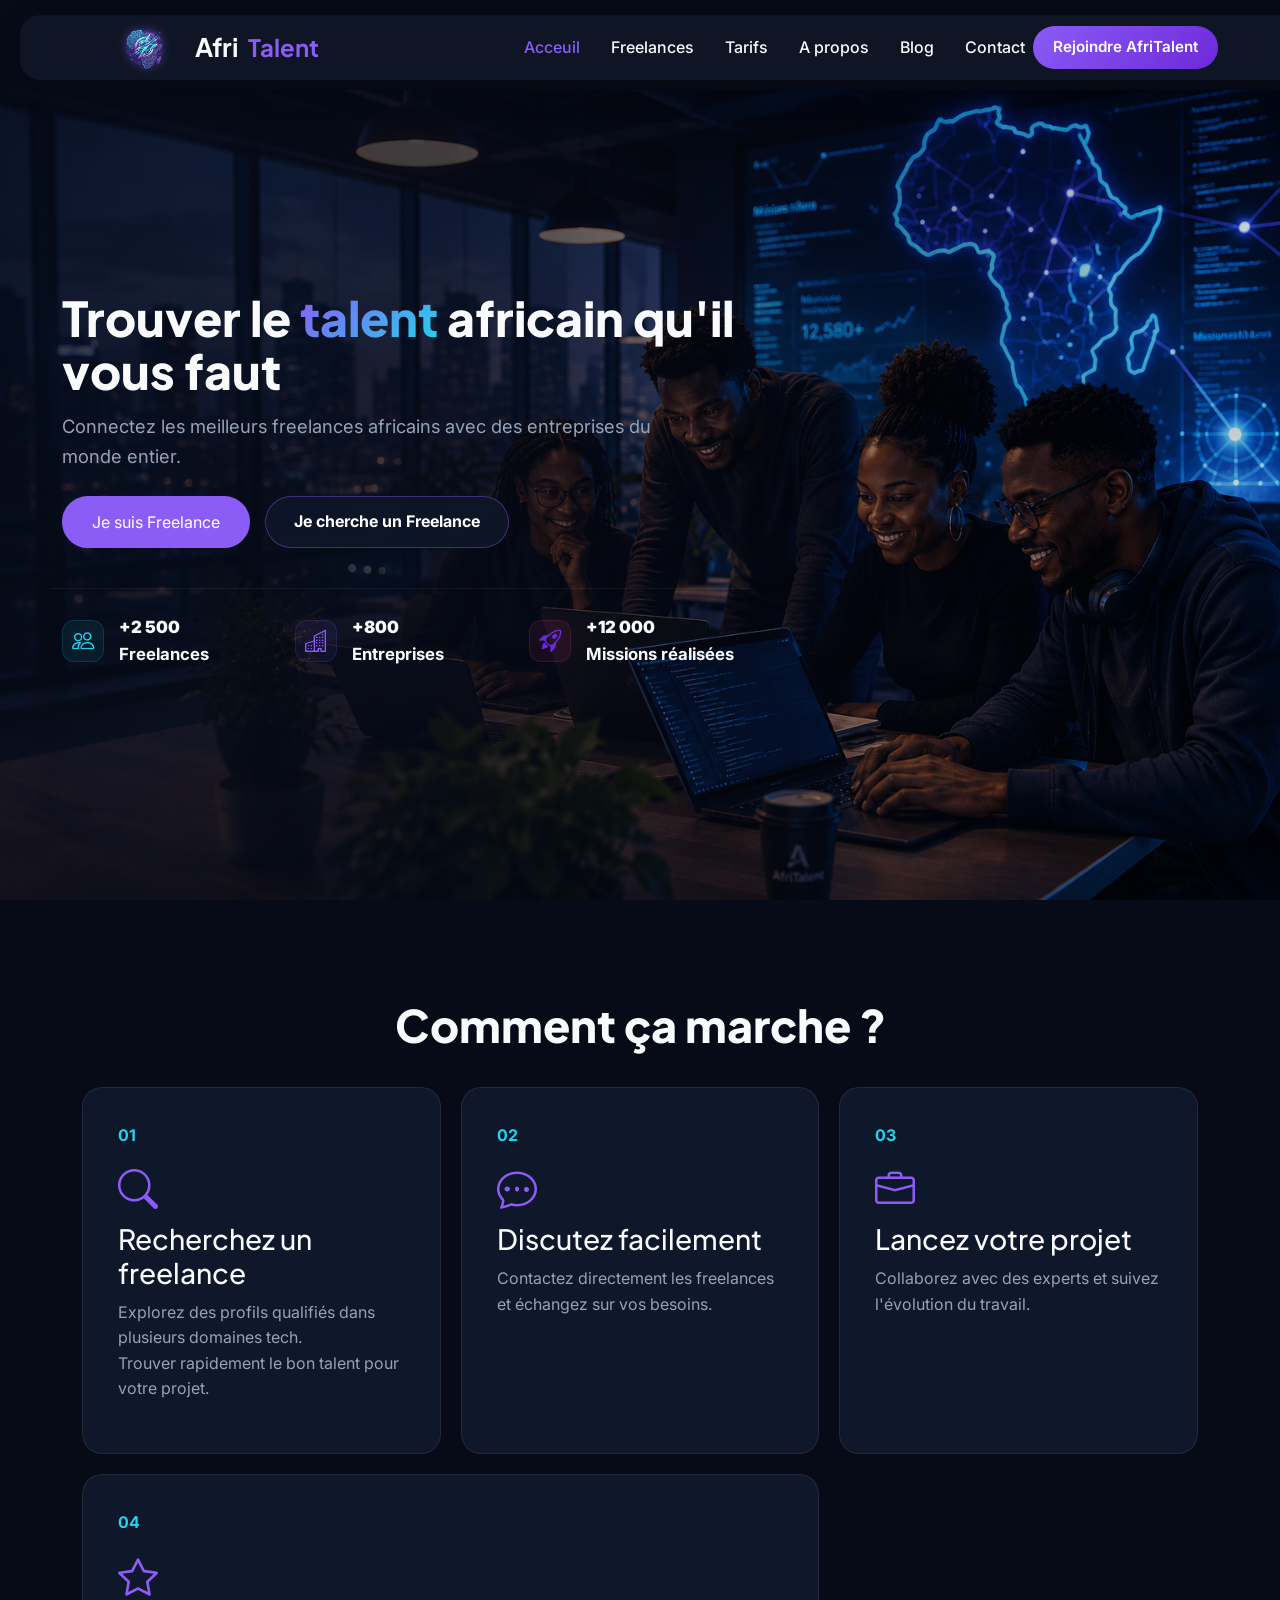
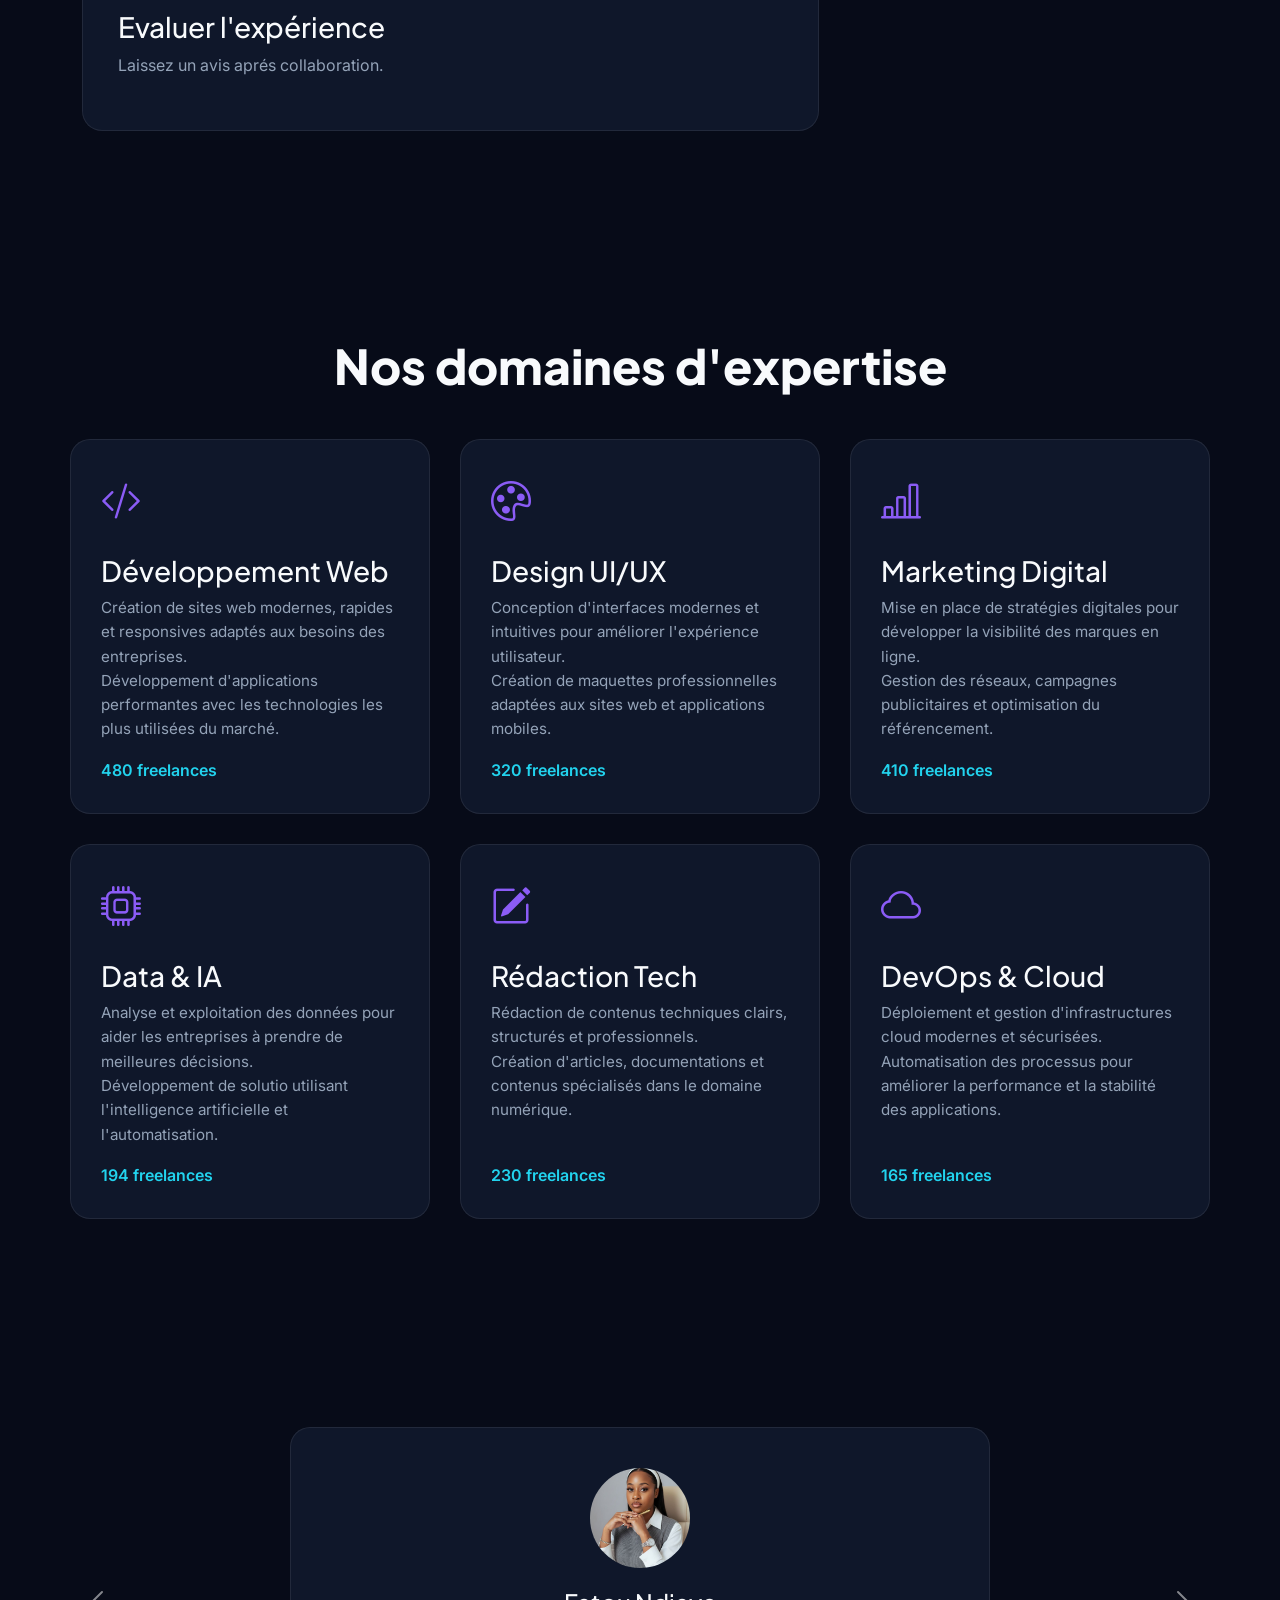
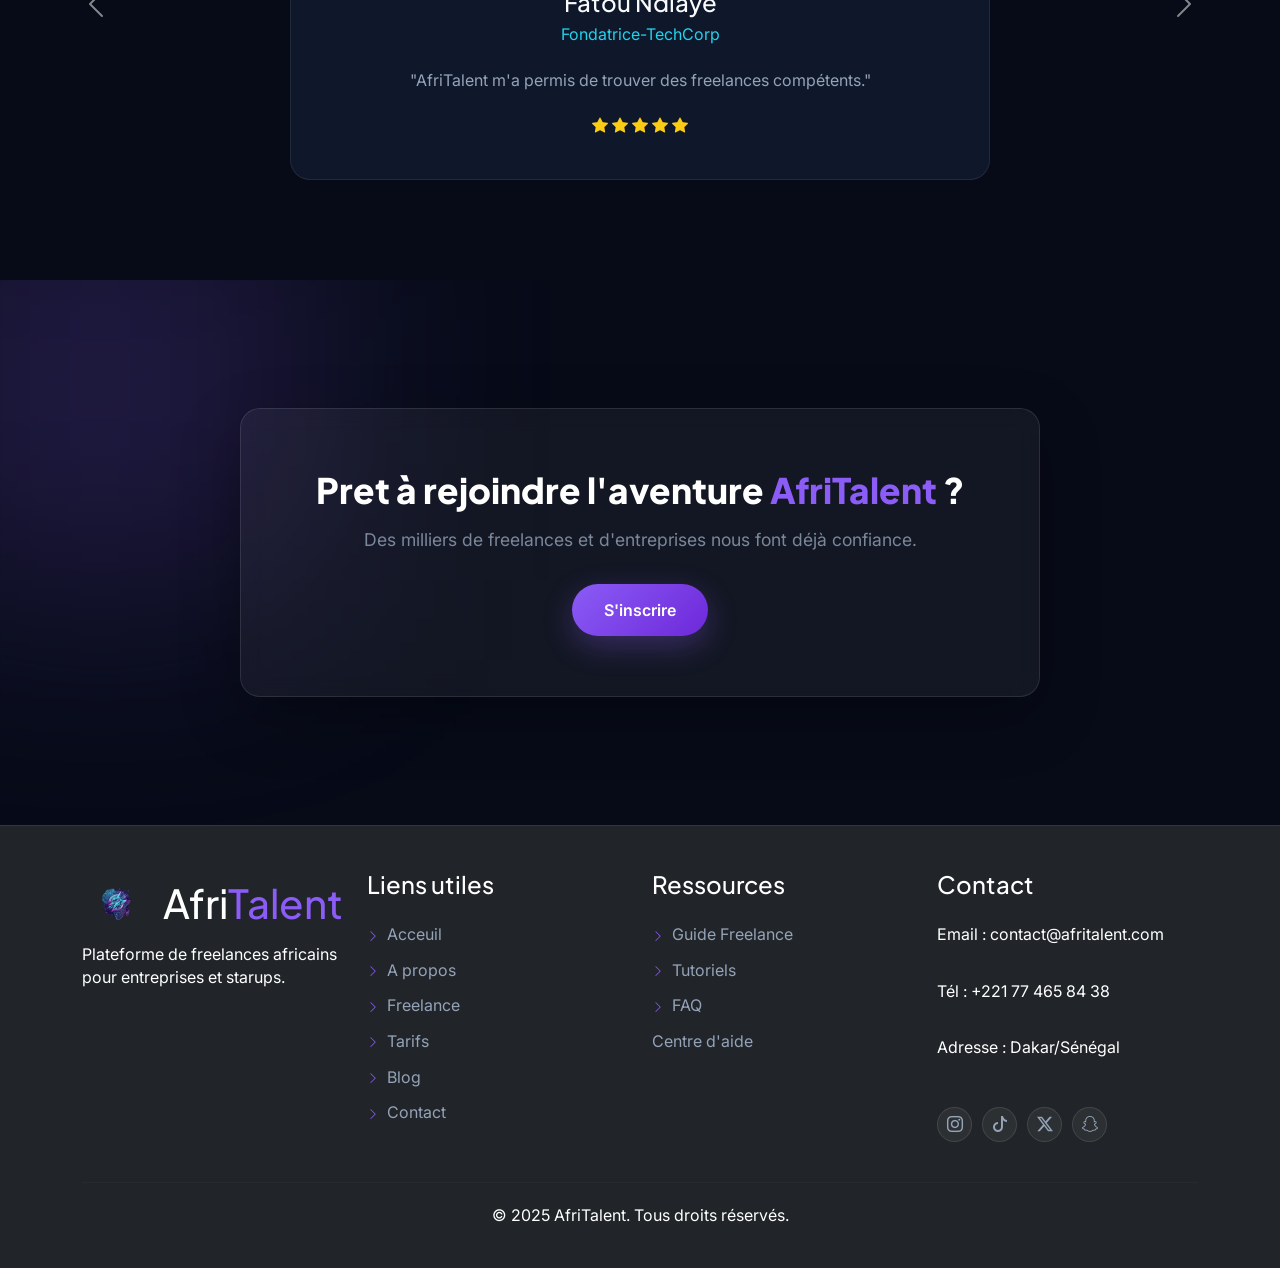
==== commit 00ceec75: "CSS : responsive design mobile et tablette, media queries" ====
--- a/index.html
+++ b/index.html
@@ -55,9 +55,9 @@
       </div>
       
      <div class="row text-center">
-        <div class="col-md-4"><i class="bi bi-people"></i><p><strong>+2 500 </strong><br>Freelances</p></div>
-        <div class="col-md-4"><i class="bi bi-buildings"></i><p><strong>+800</strong> <br>Entreprises</p></div>
-        <div class="col-md-4"><i class="bi bi-rocket-takeoff"></i><p><strong>+12 000 </strong><br> Missions réalisées</p></div>
+        <div class=" col-12 col-md-4"><i class="bi bi-people"></i><p><strong>+2 500 </strong><br>Freelances</p></div>
+        <div class=" col-12 col-md-4"><i class="bi bi-buildings"></i><p><strong>+800</strong> <br>Entreprises</p></div>
+        <div class=" col-12 col-md-4"><i class="bi bi-rocket-takeoff"></i><p><strong>+12 000 </strong><br> Missions réalisées</p></div>
      </div>
 
     </div>
@@ -98,31 +98,31 @@
     <div class="container py-5">
       <h2>Nos domaines d'expertise</h2>
       <div class="row">
-        <div class=" col-md-4 category-card">
+        <div class=" col-12 col-md-6 col-lg-4 category-card">
           <i class="bi bi-code-slash"></i>
           <h3>Développement Web</h3>
           <p class="description">Création de sites web modernes, rapides et responsives adaptés aux besoins des entreprises. <br>Développement d'applications performantes avec les technologies les plus utilisées du marché.</p>
            <span>480 freelances </span></div>
-        <div class=" col-md-4 category-card">
+        <div class=" col-12 col-md-6 col-lg-4 category-card">
           <i class="bi bi-palette"></i>
           <h3>Design UI/UX</h3>
           <p class="description"> Conception d'interfaces modernes et intuitives pour améliorer l'expérience utilisateur.<br> Création de maquettes professionnelles adaptées aux sites web et applications mobiles.</p>
            <span>320 freelances</span></div>
-        <div class=" col-md-4 category-card">
+        <div class=" col-12 col-md-6 col-lg-4 category-card">
           <i class="bi bi-bar-chart-line"></i>
           <h3>Marketing Digital</h3> 
           <p class="description">Mise en place de stratégies digitales pour développer la visibilité des marques en ligne.<br> Gestion des réseaux, campagnes publicitaires et optimisation du référencement.</p>
           <span>410 freelances</span></div>
-        <div class="col-md-4 category-card">
+        <div class="col-12 col-md-6 col-lg-4 category-card">
           <i class="bi bi-cpu"></i>
           <h3>Data & IA</h3>
           <p class="description">Analyse et exploitation des données pour aider les entreprises à prendre de meilleures décisions.<br> Développement de solutio utilisant l'intelligence artificielle et l'automatisation.</p>
           <span>194 freelances</span></div>
-        <div class=" col-md-4 category-card">
+        <div class=" col-12 col-md-6 col-lg-4 category-card">
           <i class="bi bi-pencil-square"></i>
           <h3>Rédaction Tech</h3> 
           <p class="description">Rédaction de contenus techniques clairs, structurés et professionnels.<br> Création d'articles, documentations et contenus spécialisés dans le domaine numérique.</p><span>230 freelances </span></div>
-        <div class="col-md-4 category-card">
+        <div class="col-12 col-md-6 col-lg-4 category-card">
           <i class="bi bi-cloud"></i>
           <h3>DevOps & Cloud</h3>
           <p class="description"> Déploiement et gestion d'infrastructures cloud modernes et sécurisées.<br> Automatisation des processus pour améliorer la performance et la stabilité des applications.</p>
@@ -236,10 +236,10 @@
           <p>Tél : +221 77 465 84 38 </p>
           <p>Adresse : Dakar/Sénégal</p>
           <div class="social-icons">
-              <a href="instagram"><i class="bi bi-instagram"></i></a>
-              <a href="tiktok"><i class="bi bi-tiktok"></i></a>
-              <a href="twiter"><i class="bi bi-twitter-x"></i></a>
-              <a href="snapchat"><i class="bi bi-snapchat"></i></a>
+              <a href="https://instagram.com"><i class="bi bi-instagram"></i></a>
+              <a href="https://tiktok.com"><i class="bi bi-tiktok"></i></a>
+              <a href="https://twiter.com"><i class="bi bi-twitter-x"></i></a>
+              <a href="https://snapchat.com"><i class="bi bi-snapchat"></i></a>
           </div>
         </div> 
       </div>
--- a/css/style.css
+++ b/css/style.css
@@ -331,7 +331,9 @@
     margin-bottom: 45px;
 }
 #services .row{
-    row-gap: 25px;
+    display: grid;
+    grid-template-columns: repeat(3,1fr);
+    gap: 30px;
     
 }
 .category-card{
@@ -339,10 +341,13 @@
     background: var(--dark-color);
     border: 1px solid rgba(255, 255, 255, .08);
     border-radius: var(--border-radius);
+    min-height: 320px;
+    display: flex;
+    flex-direction: column;
     padding: 30px;
-    transition: var(--transition);
-    transition: var(--transition);
-    height: 100%;
+    width: 100%;
+    transition: var(--transition);
+    transition: var(--transition);
 }
 .category-card i{
     font-size: 2.5rem;
@@ -356,7 +361,7 @@
 }
 .category-card span{
     display: inline-block;
-    margin-top: 15px;
+    margin-top: auto;
     color: var(--accent-color);
     font-weight: 600;
 }
@@ -459,4 +464,775 @@
     transform: translateY(-3px);
     box-shadow: 0 15px 40px rgba(139, 92, 246, 0.45);
 }
-
+/*tarif parties*/
+#hero5{
+    min-height: 45vh;
+    display: flex;
+    background: linear-gradient(circle at center,rgba(139,92,246,.15),transparent 60%);
+    align-items:center;
+    justify-content: center;
+    color:var(--text-color);
+
+}
+#hero5 h1{
+    font-size: 2.5rem;
+    font-weight: 800;
+}
+#hero5 p{
+    opacity: 0.8;
+}
+/*plans*/
+.plans{
+    background: rgba(15, 23, 42, .85);
+    border-bottom: 1px solid rgba(139,92,246,.2);
+    backdrop-filter: blur(10px);
+    padding: 60px 0;
+}
+.plans-grid{
+    display: flex;
+    justify-content: center;
+    align-items: stretch;/*aligne le bas des cartes a la meme hauteur*/
+    gap: 30px;
+    flex-wrap: wrap; /*s'adapte sur mobile*/
+
+}
+/*carte plan*/
+.plan{
+    background:var(--background-color);
+    width: 320px;
+    padding: 40px 30px;
+    border-radius: 15px;
+    text-align: center;
+    box-shadow: 0 10px 30px rgba(0, 0, 0, 0.3);
+    transition: var(--transition);
+    transition: var(--transition);
+    border: 1px solid rgba(225,255,255,0.05);
+}
+.plan .btn{
+    width: 100%;
+    border: none;
+    border-radius: 14px;
+    padding: 14px;
+    color: white;
+    background: linear-gradient(135deg,var(--primary-color),var(--secondary-color));
+    font-weight: 600;
+    margin-top: auto;/*pousse le bouton vers le bas de la carte*/
+}
+.plan:hover{
+    transform: translateY(-8px);
+}
+.recommander{
+    border: 2px solid var(--primary-color) !important;
+    transform: scale(1.05);
+    box-shadow: 0 15px 40px rgba(139, 92, 246, 0.2);
+}
+.recommander:hover{
+    transform: scale(1.05) translateY(-8px);
+}
+.recommander::before{
+    content: "Populaire";
+    position: absolute;
+    top: -15px;
+    left: 50%;
+    transform: translateX(-50%);
+    background: #0d6efd;
+    color: white;
+    padding: 4px 16px;
+    font-size: 0.8rem;
+    font-weight: bold;
+    border-radius: 20px;
+}
+.price{
+    font-size: 1.6rem;
+    font-weight: bold;
+    margin: 20px 0;
+    color: white;
+}
+.features{
+    list-style: none;
+    padding: 0;
+    margin: 20px 0  30px 0;
+    text-align: left;
+}
+.features li {
+    margin:  12px 0;
+    font-size: 0.95rem;
+}
+.features i{
+    margin-right: 10px;
+    color: green;
+}
+.bi-x{
+    color: red !important;
+}
+.plan .btn{
+    margin-top: 15px;
+    padding: 10px 20px;
+    border-radius: 8px;
+}
+.faq{
+    padding: 80px 20px;
+    max-width: 800px;
+    margin: 0 auto;
+}
+.faq h2{
+    text-align: center;
+    font-weight: 800;
+    margin-bottom: 10px;
+    color: white;
+}
+.faq h2 span{
+    color: var(--primary-color);
+}
+.faq-header p{
+    text-align: center;
+    color: var(--gray-color);
+    margin-bottom: 40px;
+}
+.accordion-item{
+    background:#111827;
+    border: 1px solid rgba(139,92, 246, .15);
+    margin-bottom: 10px;
+    border-radius: 8px !important;
+    overflow: hidden;
+}
+.accordion-button{
+    font-weight: 600;
+    background: #1f2937 !important;
+    box-shadow: none !important;
+    color: white !important;
+}
+.accordion-button::after{
+    filter: invert(1);/*rebd le chevron blan */
+}
+.accordion-button:not(.collapsed){
+    background: #111827 !important;
+    color: #a78bfa !important;
+}
+.accordion-body{
+    background: #111827;
+    color: white;
+    line-height: 1.6;
+}
+/*about.html*/
+#hero4{
+    min-height: 45vh;
+    display: flex;
+    align-items: center;
+    justify-content: center;
+    text-align: center;
+    background: linear-gradient(circle at center, rgba(139,92,246,0.25),transparent 60%);
+    color: var(--text-color);
+}
+#hero4 h1{
+    font-size: 2.5rem;
+    font-weight: 800;
+    margin-bottom:15px ;
+}
+#hero4 p{
+    max-width: 700px;
+    margin: auto;
+    color: var(--gray-color);
+    font-size: 1.1rem;
+}
+#histoire{
+    padding: 80px 0;
+}
+#histoire .container{
+    background: linear-gradient(90deg,rgba(7,11,24,0.95),rgba(15,20,45,0.95));
+    border-radius: var(--border-radius);
+    padding: 50px !important;
+}
+#histoire .row{
+    align-items: center;
+}
+#histoire h2{
+    margin-bottom: 25px;
+    font-size: 2rem;
+    font-weight: 25px;
+
+}
+#histoire p{
+    color: var(--text-color);
+    line-height: 1.8;
+    font-size: 1rem;
+}
+#histoire img{
+    width: 100%;
+    height:400px ;
+    object-fit: cover;
+    border-radius: var(--border-radius);
+    display: block;
+}
+#mission .container{
+    text-align: center;
+}
+#mission h2{
+    margin-bottom: 20px;
+    font-size: 2rem;
+}
+#mission p{
+    max-width: 850px;
+    margin: auto;
+    color: var(--gray-color);
+    line-height: 1.8;
+}
+#equipe{
+    padding: 80px 0;
+}
+#equipe h2{
+    text-align: center;
+    margin-bottom: 50px;
+    font-size: 2rem;
+    font-weight: 700; 
+}
+#equipe .row{
+   gap: 20px;
+   justify-content: center;
+    
+}
+#equipe .col-lg-3{
+    text-align: center;
+    background: var(--dark-color);
+    padding: 0px;
+    border-radius: var(--border-radius);
+    transition: var(--transition);
+    max-width: 270px;
+    overflow: hidden;
+
+}
+#equipe .col-lg-3:hover{
+    transform: translateY(-8px);
+    box-shadow: 0 15px 35px rgba(139, 92, 246, .3);
+}
+#equipe img{
+    width: 100%;
+    height: 300px;
+    object-fit: cover;
+    display: block;
+}
+#equipe h3{
+    font-size: 1.2rem;
+    font-weight: 600;
+    margin-top: 15px;
+}
+#equipe p{
+    min-height: 80px;
+    color: var(--gray-color);
+    padding: 0 15px;
+
+}
+#equipe .social-icons{
+    display: flex;
+    justify-content: center;
+    gap: 15px;
+    margin-top: 15px;
+}
+#equipe a{
+    color: white;
+    font-size: 1.1rem;
+    margin: 0 8px;
+
+}
+#equipe a:hover{
+    color: var(--primary-color);
+}
+#valeurs .row  {
+    display: flex;
+    flex-wrap: wrap;/*évite qu'elles se collent*/
+    gap: 20px;
+    justify-content: center;
+    
+}
+#valeurs h2{
+    text-align: center;
+    margin-bottom: 40px;
+    font-size: 2rem;
+    font-weight: 700;
+}
+#valeurs .col-md-4{
+    text-align: center;
+    padding: 30px 20px;
+    height: 100%;/*permet à toutes les cartes d'avoir la méme hauteur sur une ligne*/
+    border: 1px solid rgba(255, 255, 255, 0.05);
+    border-radius: var(--border-radius);
+    background: var(--dark-color);
+    transition: var(--transition);
+    flex: 1 1 220px;
+
+}
+#valeurs .col-md-4:hover{
+    transform: translateY(-5px);
+    border-color: var(--primary-color);
+}
+#valeurs i{
+    font-size: 2.5rem;
+    color: var(--primary-color);
+    margin-bottom: 15px;
+}
+#valeurs h3{
+    font-size: 1.3rem;
+    margin-bottom: 10px;
+}
+#valeurs p{
+    font-size: 0.95rem;
+    opacity: 0.8;
+}
+#chiffres h2{
+     text-align: center;
+    margin-bottom: 40px;
+    font-size: 2rem;
+    font-weight: 700;
+}
+#chiffres .bento-grid{
+    display: flex;
+    flex-wrap: wrap;
+    justify-content: center;
+    gap: 20px;
+}
+#chiffres .bento-card{
+    background: var(--dark-color);
+    padding:  30px 20px;
+    text-align: center;
+    border: 1px solid rgba(255, 255, 255, 0.05);
+    height: 100%;
+    flex: 1 1 220px;
+    border-radius: var(--border-radius);
+    transform: var(--transition);
+}
+#chiffres .bento-card:hover{
+    transform: translateY(-5px);
+    border-color: var(--primary-color);
+}
+/*freelance.html*/
+#hero1{
+    text-align: center;
+    min-height: 45vh;
+    display: flex;
+    align-items: center;
+    justify-content: center;
+    padding: 40px 20px;
+    color: var(--text-color);
+    background: linear-gradient(circle at center, rgba(139,92,246,0.15),transparent 60%);
+
+}
+#hero1 h1{
+    font-size: 2.5rem;
+    font-weight: 800;
+}
+#hero1 p{
+    opacity: 0.8;
+}
+/*freelance cards*/
+#freelances-List h2{
+    text-align: center;
+    margin-bottom: 40px;
+}
+.filtres{
+    display: flex;
+    justify-content: center;
+    gap: 15px;
+    flex-wrap: wrap;
+    margin-bottom: 40px;
+}
+.filtres button{
+    padding: 10px 20px;
+    border: 1px solid var(--primary-color) ;
+    border-radius: transparent;
+    background: transparent;
+    color: white;
+    cursor: pointer;
+    transition: var(--transition);
+}
+.filtres button:hover{
+    transform: translateY(-3px);
+    background: var(--primary-color);
+}
+#freelances-List .col-12,
+ #freelances-List .col-md-6, 
+ #freelances-List .col-lg-4{
+    margin-bottom: 30px;
+    display: flex;
+    flex-direction: column;
+    background: var(--dark-color);
+    padding: 15px;
+    border-radius: var(--border-radius);
+    transition: var(--transition);
+
+
+}
+#freelances-List img{
+    display: block;
+    width: 100%;
+    height: 220px;
+    object-fit: cover;
+    border-radius:var(--border-radius) ;
+    margin-bottom: 15px;
+    transition: var(--transition);
+}
+#freelances-List img:hover{
+    transform: scale(1.03);
+}
+#freelances-List .col-12,
+#freelances-List .col-md-6,
+#freelances-List .col-lg-4{
+    display: flex;
+    flex-direction: column;
+    background: var(--dark-color);
+    padding: 15px;
+    margin-bottom: 30px;
+    background-clip: padding-box;/*force le fond noir à rster à l'intérieur sans déborder sur l'espace*/
+    border: 15px solid transparent;
+    border-radius: var(--border-radius);
+    transition: var(--transition);
+}
+#freelances-List .col-12:hover,
+#freelances-List .col-md-6:hover,
+#freelances-List .col-lg-4:hover{
+    transform: translateY(-5px);
+
+}
+#freelances-List .btn{
+    margin-top: auto;/*posse les boutons ebn bas de la carte si les textes n'ont pas la méme taille*/
+}
+.bi-star-fill{
+    color: gold;
+}
+.btn-primary{
+    background: var(--primary-color);
+    border: none;
+    border-radius: var(--border-radius);
+}
+.btn-primary:hover{
+    background: var(--secondary-color);
+}
+@media (max-width: 375px) /*mobile*/{
+    body{
+        padding-top: 80px;
+    }
+    .navbar {
+        flex-direction: column;
+        height: auto;
+        padding: 10px;
+        gap: 10px;
+    }
+    .navbar-nav{
+        text-align: center;
+    }
+    #hero h1{
+        font-size: 1.6rem;
+    }
+    #hero p{
+        font-size: 1rem;
+    }
+    .join-btn{
+      width: 100%;
+      text-align: center;
+    }
+    #hero1 h1 {
+        font-size: 1.6rem;
+    }
+    #services .row{
+        grid-template-columns: 1fr;
+    }
+    #freelances-List img{
+        height: 180px;
+    }
+    .plans-grid{
+        flex-direction: column;
+        align-items: center;
+    }
+    .plan{
+        width: 90%;
+    }
+    #cta{
+        padding: 50px 15px;
+    }
+  
+}
+@media (max-width: 768px) /*tablette*/{
+    .navbar{
+        flex-wrap: wrap;
+    }
+     #hero h1{
+        font-size: 2rem;
+    }
+    #services .row{
+        grid-template-columns: repeat(2,1fr);
+    }
+    .plans-grid{
+        flex-wrap: wrap;
+        justify-content: center;
+    }
+    .plan{
+        width: 45%;
+    }
+    #formulaire .row{
+        flex-direction: column;
+    }
+    .bento-grid{
+        grid-template-columns: repeat(2,1fr);
+    }
+    .wide-card{
+        grid-column: span 2 ;
+    }
+    
+}
+@media (min-width: 1200px) {
+
+    #hero1 h1{
+        font-size: 3.2rem;
+    }
+    #freelances-List img{
+        width: 100%;
+        height: 220px;
+        object-fit: cover;
+        border-radius: 10px;
+    }
+    #services .row{
+        grid-template-columns: repeat(3,1fr);
+    }
+}
+/*la partie contact.html*/
+#hero2{
+    padding:  0 20px ;
+    text-align: center;
+    background: radial-gradient(cirlcle at center,rgba(139,92,246,0.15),transparent 60%), var(--background-color);
+    min-height: 45vh;
+    flex-direction: column;
+    display: flex;
+    align-items:center;
+    justify-content: center;
+    text-align: center;
+    color:var(--text-color);
+}
+#hero2 h1{
+    font-size: 2.5rem;
+    font-weight: 800;
+    margin-bottom: 15px;
+}
+#hero2 p{
+    opacity: 0.8;
+    color: var(--gray-color);
+    font-size: 1.15rem;
+    max-width: 600px;
+    margin: 0 auto;
+}
+#formulaire{
+    padding: 60px 0 100px;
+    position: relative;
+    z-index: 10;
+    background-color:#0b1122;
+    background: linear-gradient(to bottom,#0d1527 0%,#070b18 100%);
+}
+#formulaire .row{
+    align-items: stretch;
+}
+.contact-card, .info-card{
+    height: 100%;
+    background: var(--background-color);
+    border: 1px solid rgba(255, 255, 255, 0.05);
+    border-radius: var(--border-radius);
+    padding: 40px;
+    box-shadow: 0 20px 40px rgba(0, 0, 0, 0.4);
+    transition: border-color var(--transition);
+    
+
+}
+.contact-card:hover{
+    border-color: var(--primary-color);
+    box-shadow: 0 0 30px rgba(139, 92, 246, 0.15);
+}
+.contact-card:hover, .info-card:hover{
+    border-color: rgba(139, 92, 246, 0.2);
+}
+.contact-card h2, .info-card h2{
+    color: var(--text-color);
+    font-family: var(--title-font);
+    font-weight: 700;
+    margin-bottom: 30px;
+    font-size: 1.8rem;
+    line-height: 1.2;
+
+}
+.form-label{
+    color:var(--text-color);
+    font-weight: 500;
+    font-size: 0.95rem;
+    margin-bottom: 8px;
+}
+.form-control,.form-select{
+    background: var(--background-color);
+    border: 1px solid rgba(255, 255, 255, 0.1);
+    color: var(--text-color) !important;
+    border-radius: 12px;
+    padding: 12px;
+    font-size: 0.95rem;
+    transition: all var(--transition);
+}
+.form-control:focus,.form-select:focus{
+    border-color: var(--primary-color);
+    box-shadow: 0 0 0 4px rgba(139, 92, 246, 0.15);
+    background: var(--background-color);
+    color: var(--text-color);
+}
+.form-control::placeholder{
+    color: rgba(148, 168, 184, 0.5);
+}
+.contact-btn{
+    background: linear-gradient(135deg,var(--primary-color),var(--secondary-color));
+    color: white;
+    border: none ;
+    padding: 14px 35px;
+    border-radius: 50px;
+    font-weight: 600;
+    font-size: 1rem;
+    width: 100%;
+    transition: var(--transition);
+}
+.contact-btn:hover{
+    transform: translateY(-3px);
+    box-shadow: 0 10px 25px rgba(139, 92, 246, 0.4);
+    color: white;
+}
+.info-card{
+    min-width: 0;
+}
+.contact-info p{
+    word-break: break-word;
+    margin: 0;
+    color: var(--gray-color);
+    font-size: 1.05rem;
+    display: flex;
+    align-items: center;
+}
+.contact-info{
+    margin-bottom: 30px;
+    display: flex;
+    flex-direction: column;
+    gap: 20px;
+}
+.contact-info i{
+    color: var(--accent-color);
+    margin-right: 15px;
+    font-size: 1.3rem;
+    display: flex;
+    align-items: center;
+    justify-content: center;
+    width: 32px;
+    height: 32px;
+    background: rgba(34, 211, 238, 0.1);
+    border-radius: 8px;
+}
+.info-card iframe{
+    width: 100%;
+    height: 300px;
+    border-radius: 15px;
+    border: 1px solid rgba(225,255,255,0.05);
+}
+
+/*pied de page*/
+footer{
+    background: var(--dark-color) ;
+    border-top: 1px solid rgba(255, 255, 255, 0.08);
+    color: var(--gray-color);
+}
+.footer-brand{
+    display: flex;
+    flex-direction: column ;
+    align-items: center;
+    gap: 8px;
+}
+.footer-top{
+    display: flex;
+    align-items: center;
+    gap: 15px;
+}
+.footer-logo-img{
+    width: 65px;
+    height: 65px;
+    object-fit: contain;
+    display: block;
+}
+.footer-brand p{
+    margin: 0;
+    line-height: 1.4;
+}
+.footer-logo{
+    font-size: 2.5rem;
+    margin: 0;
+}
+footer .row{
+    display: flex;
+    align-items: flex-start;/*aligne le haut de toutes les colonnes sur la meme ligne*/
+    row-gap: 2rem;
+    padding-top: 20px;
+}
+footer .col-md-3{
+    display: flex;
+    flex-direction: column;
+    justify-content: flex-start;
+    gap: 15px;/*écart entre le titre et son contenu*/
+}
+footer ul .footer-links{
+    margin: 0;
+    padding: 0;
+    display: flex;
+    flex-direction: column;
+    gap: 12px ;
+}
+ footer .col-md-3 p{
+    margin-top: 0;
+}
+.footer-logo span{
+    color: var(--primary-color);
+}
+.footer-links{
+    list-style: none;
+    padding: 0;
+}
+.footer-links li{
+    margin-bottom: 10px;
+}
+.footer-links li a{
+    color:var(--gray-color);
+    text-decoration: none;
+    transition: var(--transition);
+}
+.footer-links a:hover{
+    color: var(--primary-color);
+}
+.footer-links li a i{
+    font-size: 0.75rem;
+    color: var(--primary-color);
+    margin-right: 8px;
+}
+.social-icons{
+    display: flex;
+    gap: 10px;
+    margin-top: 15px;
+}
+.social-icons a{
+    width: 35px;
+    height: 35px;
+    border-radius: 50%;
+    background: rgba(255,255, 255, 0.05);
+    border: 1px solid rgba(255, 255, 255, 0.1);
+    display: flex;
+    align-items: center;
+    justify-content: center;
+    color: var(--gray-color);
+    text-decoration: none;
+    transition: all 0.3s ease;
+}
+.social-icons a:hover{
+    background: var(--primary-color);
+    color: white;
+    border-color: var(--primary-color);
+}
+footer hr{
+    border-color: rgba(255, 255, 255, 0.1);
+    margin: 30px 0 20px;
+}
+
+
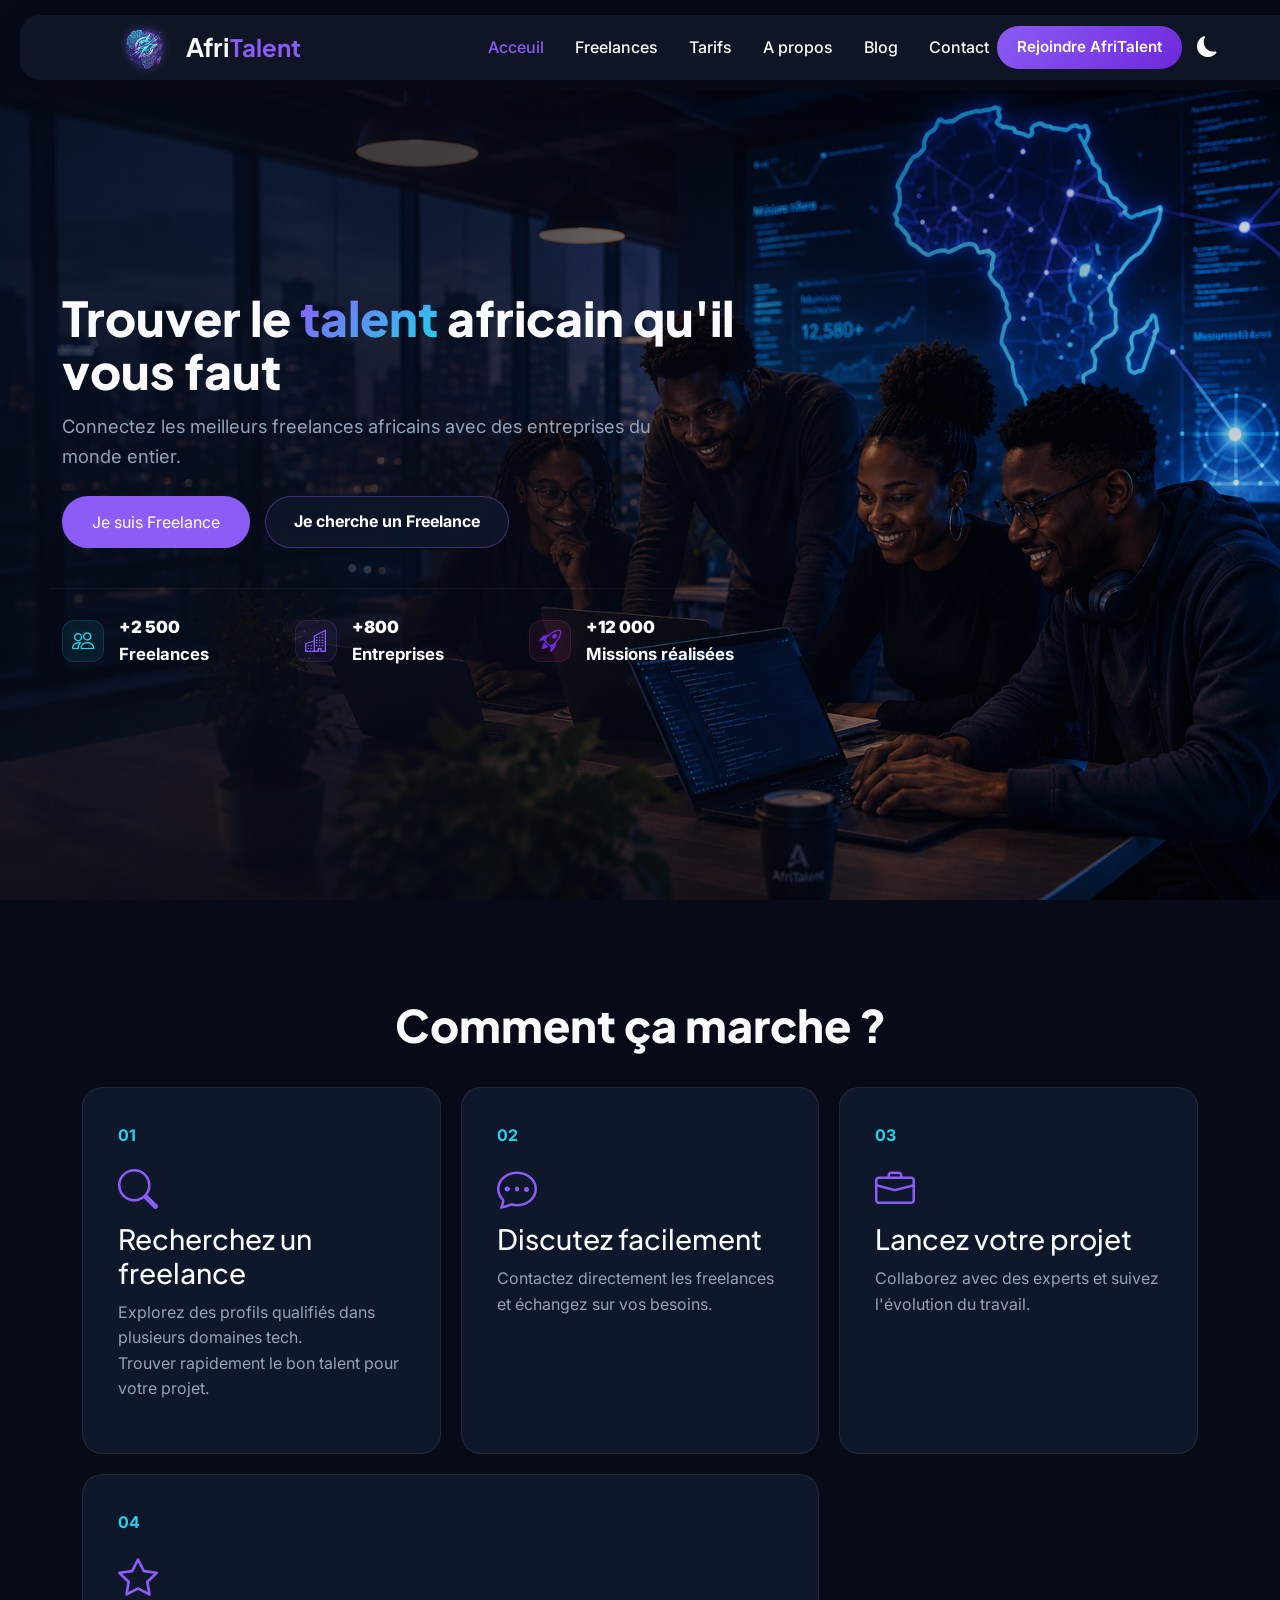
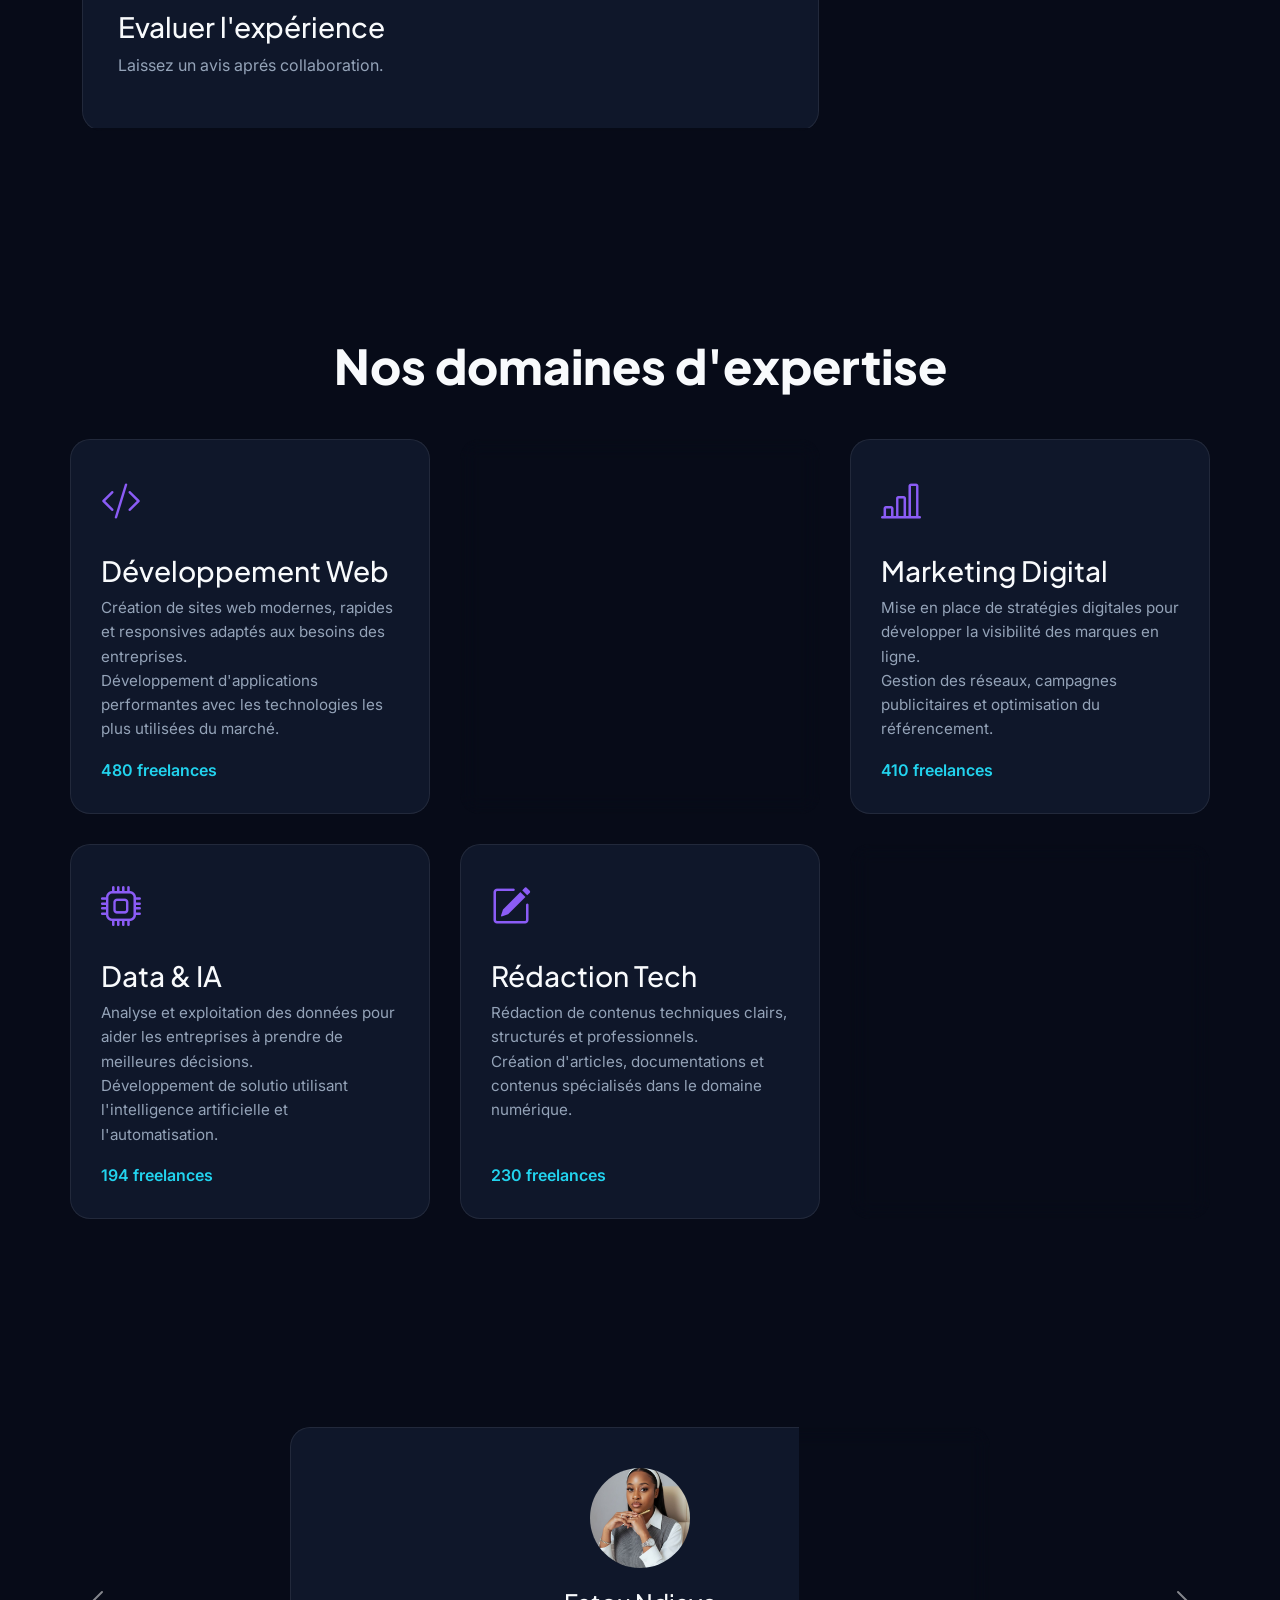
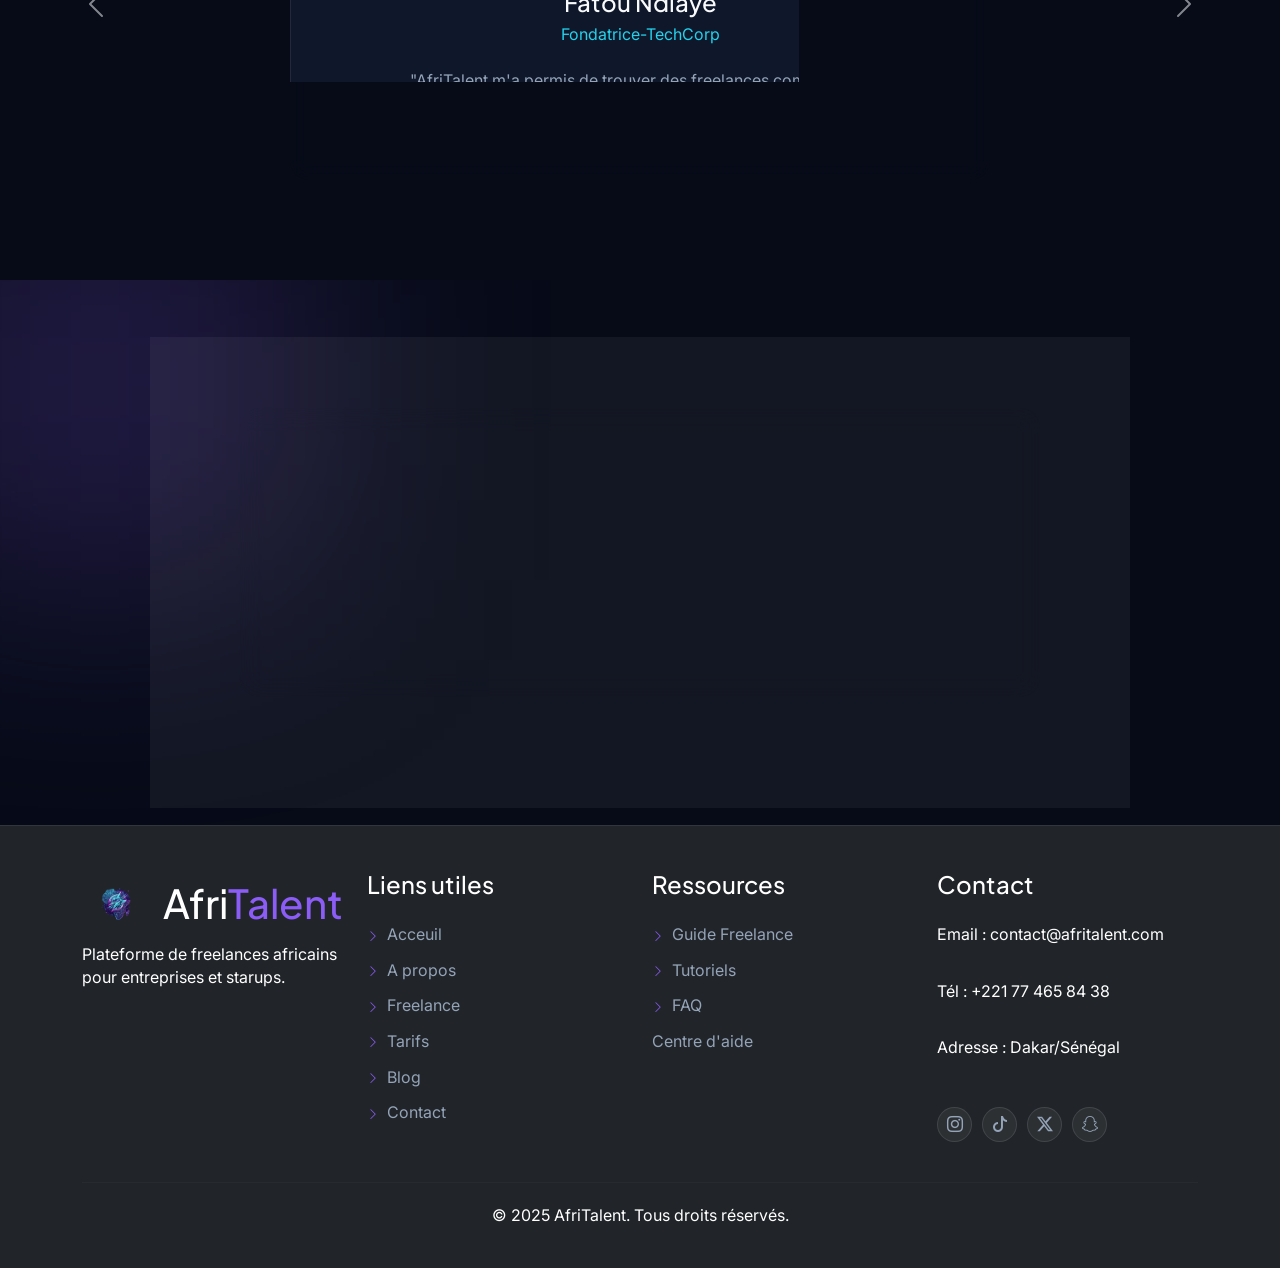
==== commit 179367b5: "JS : dark mode avec localStorage, navbar dynamique au sroll" ====
--- a/index.html
+++ b/index.html
@@ -15,7 +15,7 @@
     <nav class="navbar navbar-expand-lg navbar-dark bg-dark ">
   <div class="container">
     
-    <a class="navbar-brand" href="index.html"><img src="images/logo.png" alt="AfriTalent" class="logo">Afri<span class="accent">Talent</span></a>
+    <a class="navbar-brand" href="index.html"><img src="images/logo.png"alt="AfriTalent" class="logo">Afri<span class="accent">Talent</span></a>
     <button class="navbar-toggler" type="button" data-bs-toggle="collapse" data-bs-target="#navbarTogglerDemo02" aria-controls="navbarTogglerDemo02" aria-expanded="false" aria-label="Toggle navigation">
       <span class="navbar-toggler-icon"></span>
     </button>
@@ -41,6 +41,7 @@
         </li>
       </ul>
       <a href="contact.html" class=" join-btn">Rejoindre AfriTalent</a>
+      <button id="theme-toggle" class="theme-btn"><i class="bi bi-moon-fill"></i></button>
     </div>
   </div>
 </nav>
@@ -249,12 +250,12 @@
 </footer>
 
    
-    <script  
+  <script  
     src="https://cdn.jsdelivr.net/npm/bootstrap@5.3.0/dist/js/bootstrap.bundle.min.js">
 
         
-    </script>
-    <script src="js/main.js"></script>
-    
+  </script>
+  <button id="backtotop"><i class="bi bi-arrow-up"></i></button>
+  <script src="js/main.js"></script>  
 </body>
 </html>
--- a/css/style.css
+++ b/css/style.css
@@ -64,7 +64,7 @@
     color:var(--text-color) !important ;
     display: flex;
     align-items: center;
-    gap: 10px;
+    gap: 1px;
   
 }
 .navbar-brand img{
@@ -535,7 +535,7 @@
     top: -15px;
     left: 50%;
     transform: translateX(-50%);
-    background: #0d6efd;
+    background: var(--secondary-color);
     color: white;
     padding: 4px 16px;
     font-size: 0.8rem;
@@ -1130,6 +1130,221 @@
     border-radius: 15px;
     border: 1px solid rgba(225,255,255,0.05);
 }
+/*les boutons du navbar*/
+.theme-btn{
+    background: transparent;
+    border: none;
+    color: white;
+    font-size: 1.3rem;
+    margin-left: 15px;
+    cursor: pointer;
+    transition: var(--transition);
+}
+body.light-mode {
+    background-color: #ffffff ;
+    color: #0f172a;
+}
+body.light-mode .navbar{
+    background-color: #ffffff !important;
+    box-shadow: 0 2px 10px rgba(0, 0, 0, 0.08);
+}
+body.light-mode .navbar .nav-link{
+    color: #0f172a !important;
+}
+body.light-mode .navbar .nav-link:hover{
+    color: var(--primary-color) !important;
+}
+body.light-mode .logo, body.light-mode .navbar-brand{
+    color: #0f172a !important;
+}
+body.light-mode .navbar-brand img{
+    background:transparent;
+}
+body.light-mode .theme-btn{
+    color: #0f172a;
+}
+body.light-mode h1, 
+body.light-mode h2,
+body.light-mode h3,
+body.light-mode h4,
+body.light-mode p,
+body.light-mode li{
+    color: #0f172a;
+}
+
+body.light-mode .bento-card, 
+body.light-mode .category-card,
+body.light-mode .temoin-card,
+body.light-mode .freelance-card,
+body.light-mode .price-card,
+body.light-mode .contact-card,
+body.light-mode .info-card,
+body.light-mode .plan,
+body.light-mode .card{
+    background-color: #ffffff;
+    color: #1e293b;
+    box-shadow: 0 4px 12px rgba(0, 0, 0, 0.05);
+    border: 1px solid #e2e8f0;
+}
+/*force aussi les textes a l'intérieur*/
+body.light-mode .contact-card *,
+body.light-mode .info-card *,
+body.light-mode .plan *{
+    color: #0f172a!important;
+}
+body.light-mode #freelances-List .row > div{
+    background: #fff !important ;
+    color: #111 !important;
+    border: 1px solid #e2e8f0;
+}
+body.light-mode #freelances-List h3,
+body.light-mode #freelances-List p,
+body.light-mode #freelances-List span{
+    color: #0f172a !important;
+}
+body.light-mode #histoire{
+    background: #ffffff !important;
+}
+body.light-mode #histoire .container,
+body.light-mode #histoire .row,
+body.light-mode #histoire .col-lg-6{
+    background: #ffffff !important;  
+}
+body.light-mode #histoire p{
+    color: #0f172a !important;
+}
+body.light-mode #mission p{
+    color: #0f172a !important;
+}
+body.light-mode #equipe .col-lg-3{
+    background: #ffffff;
+    border: 1px solid #e2e8f0;
+    border-radius: 12px;
+    padding: 15px;
+    box-shadow: 0 4px 12px rgba(0, 0, 0, 0.05);
+}
+body.light-mode #equipe .social-icons a,
+body.light-mode #equipe .social-icons i{
+    color: #6d28d9 !important;
+}
+body.light-mode #valeurs .col-md-4{
+    background: #ffffff;
+    border: 1px solid #e2e8f0;
+    border-radius: 12px;
+    padding: 20px;
+    box-shadow: 0 4px 12px rgba(0, 0, 0, 0.05);
+}
+body.light-mode #chiffres .bento-card{
+    background: #ffffff;
+    border: 1px solid #e2e8f0;
+    border-radius: 12px;
+    box-shadow: 0 4px 12px rgba(0, 0, 0, 0.05);
+}
+body.light-mode main,
+body.light-mode section{
+    background-color: #ffffff!important;
+}
+body.light-mode .form-control,
+body.light-mode input,
+body.light-mode textarea,
+body.light-mode select{
+    background-color:#ffffff !important ;
+    color: #0f172a !important;
+    border: 1px solid #e2e8f0 !important;
+}
+body.light-mode #formulaire{
+    background: #ffffff !important;
+}
+
+.filtres button{
+    color: black;
+    background: white;
+}
+body.light-mode .plan{
+    background: #ffffff;
+    color: #0f172a !important;
+    border: 1px solid #e2e8f0 ;
+}
+body.light-mode .plan h2,
+body.light-mode .plan p,
+body.light-mode .plan li{
+    color: #0f172a !important;
+}
+body.light-mode .accordion-item{
+    background: #ffffff !important;
+    border: 1px solid #1e293b;
+}
+body.light-mode .accordion-button{
+    background: #ffffff !important;
+    color: #0f172a !important;
+}
+
+body.light-mode .accordion-button:not(.collapsed){
+    background: #f8fafc !important;
+    color: var(--primary-color) !important;
+}
+body.light-mode #hero::before{
+    background: rgba(255, 255, 255, 0.15);
+}
+body.light-mode #cta{
+    background: #ffffff;
+}
+body.light-mode .cta-card{
+    background: #f8fafc;
+    color: #0f172a;
+    border: 1px solid #e2e8f0;
+}
+body.light-mode footer{
+    background-color:#f1f5f9 !important ;
+    color: #0f172a !important;
+}
+body.light-mode footer a {
+    color: #0f172a;
+}
+body.light-mode footer a:hover{
+    color: #6d28d9;
+}
+/*animations*/
+.navbar{
+    transition: padding 0.3s ease,
+    background-color 0.3s ease, 
+    box-shadow 0.3s ease ;
+}
+.light-mode .navbar.navbar-scrolled{
+    background-color: rgba(255, 255, 255, 0.95);
+    box-shadow: 0 4px 20px rgba(0, 0, 0, 0.08) !important;
+}
+.navbar-scrolled{
+    background-color: rgba(7,11,24,0.95) !important;
+    box-shadow: 0 4px 20px rgba(0, 0, 0, 0.3);
+    padding: 10px 0 !important;
+}
+#backtotop{
+    position: fixed;
+    right: 20px;
+    bottom: 20px;
+    width: 50px;
+    height: 50px;
+    border: none;
+    border-radius: 50%;
+    background-color: var(--primary-color);
+    color: white;
+    display: flex;
+    align-items: center;
+    justify-content: center;
+    font-size: 1.2rem;
+    opacity: 0;
+    visibility: hidden;
+    transition: var(--transition);
+    z-index: 1000;
+    box-shadow: 0 4px 10px rgba(0, 0, 0, 0.3);
+    cursor: pointer;
+}
+#backtotop.show{
+    opacity: 1;
+    visibility: visible;
+}
+
 
 /*pied de page*/
 footer{
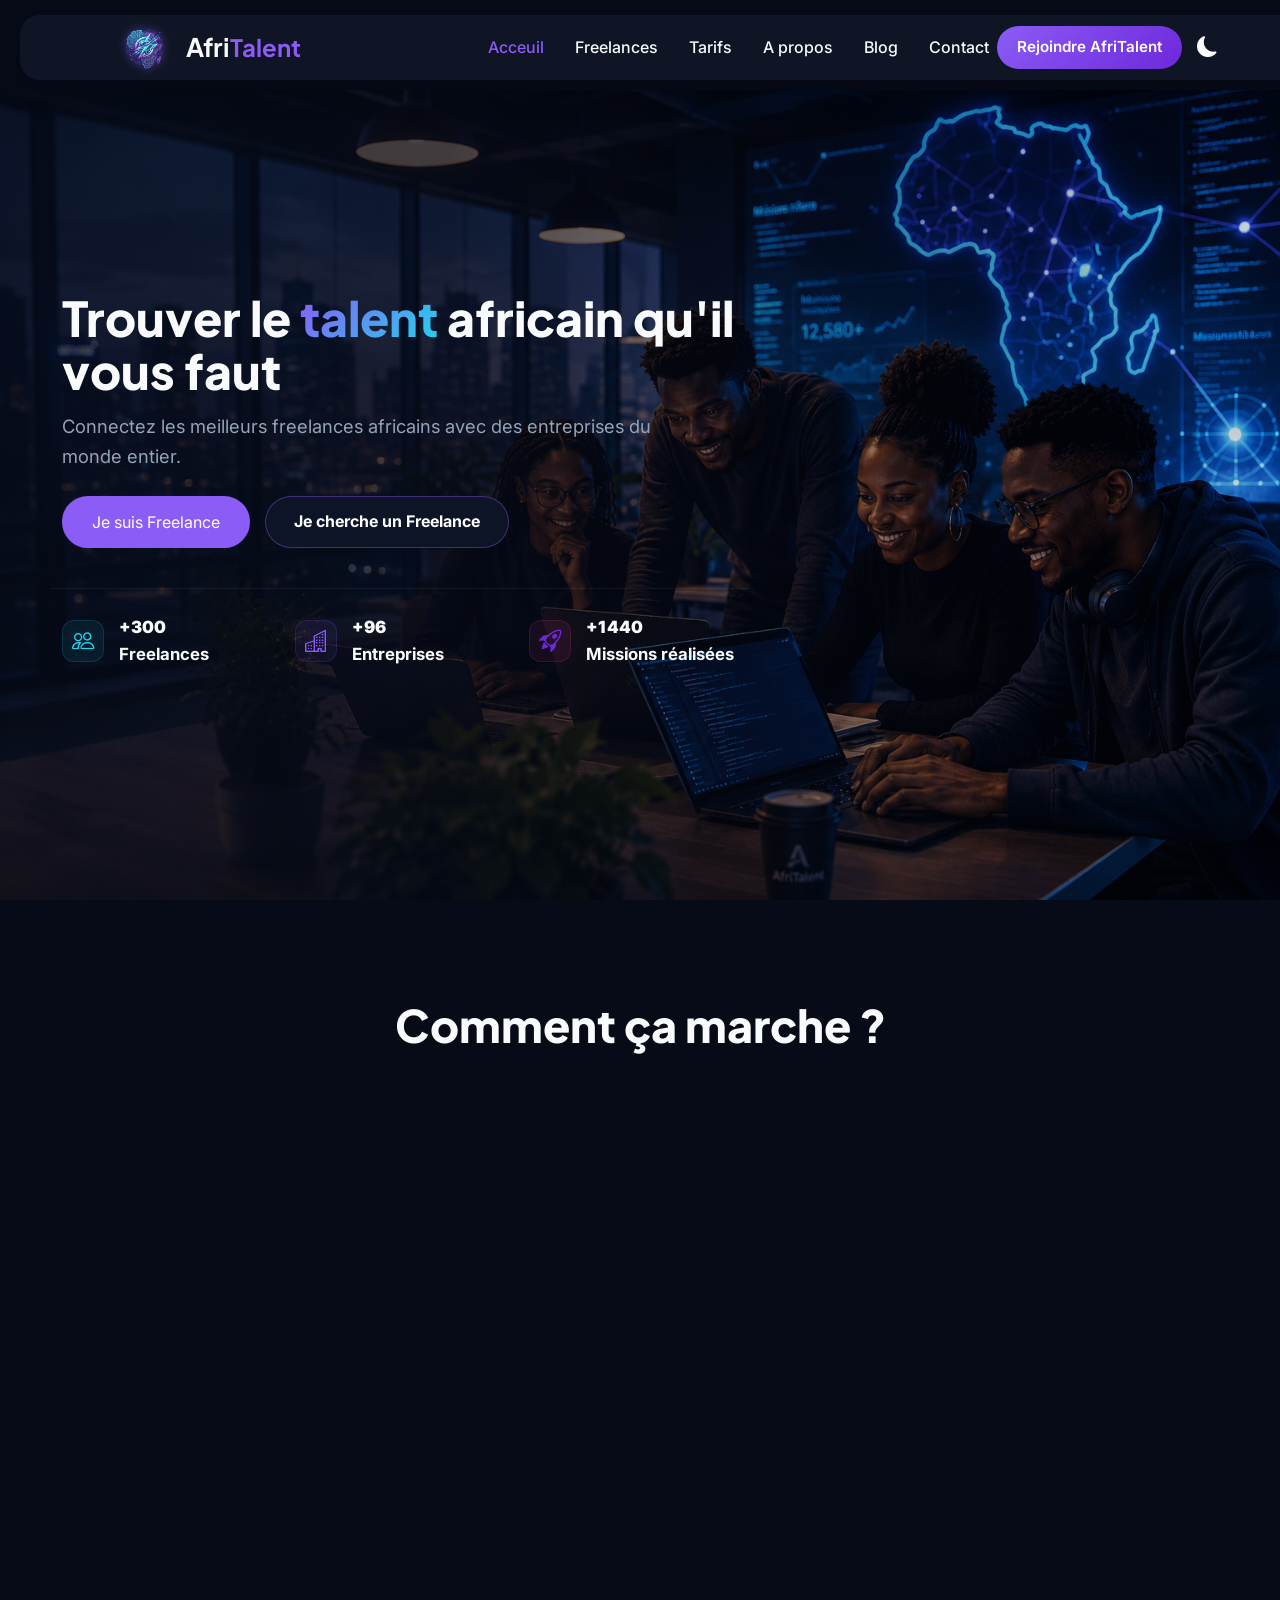
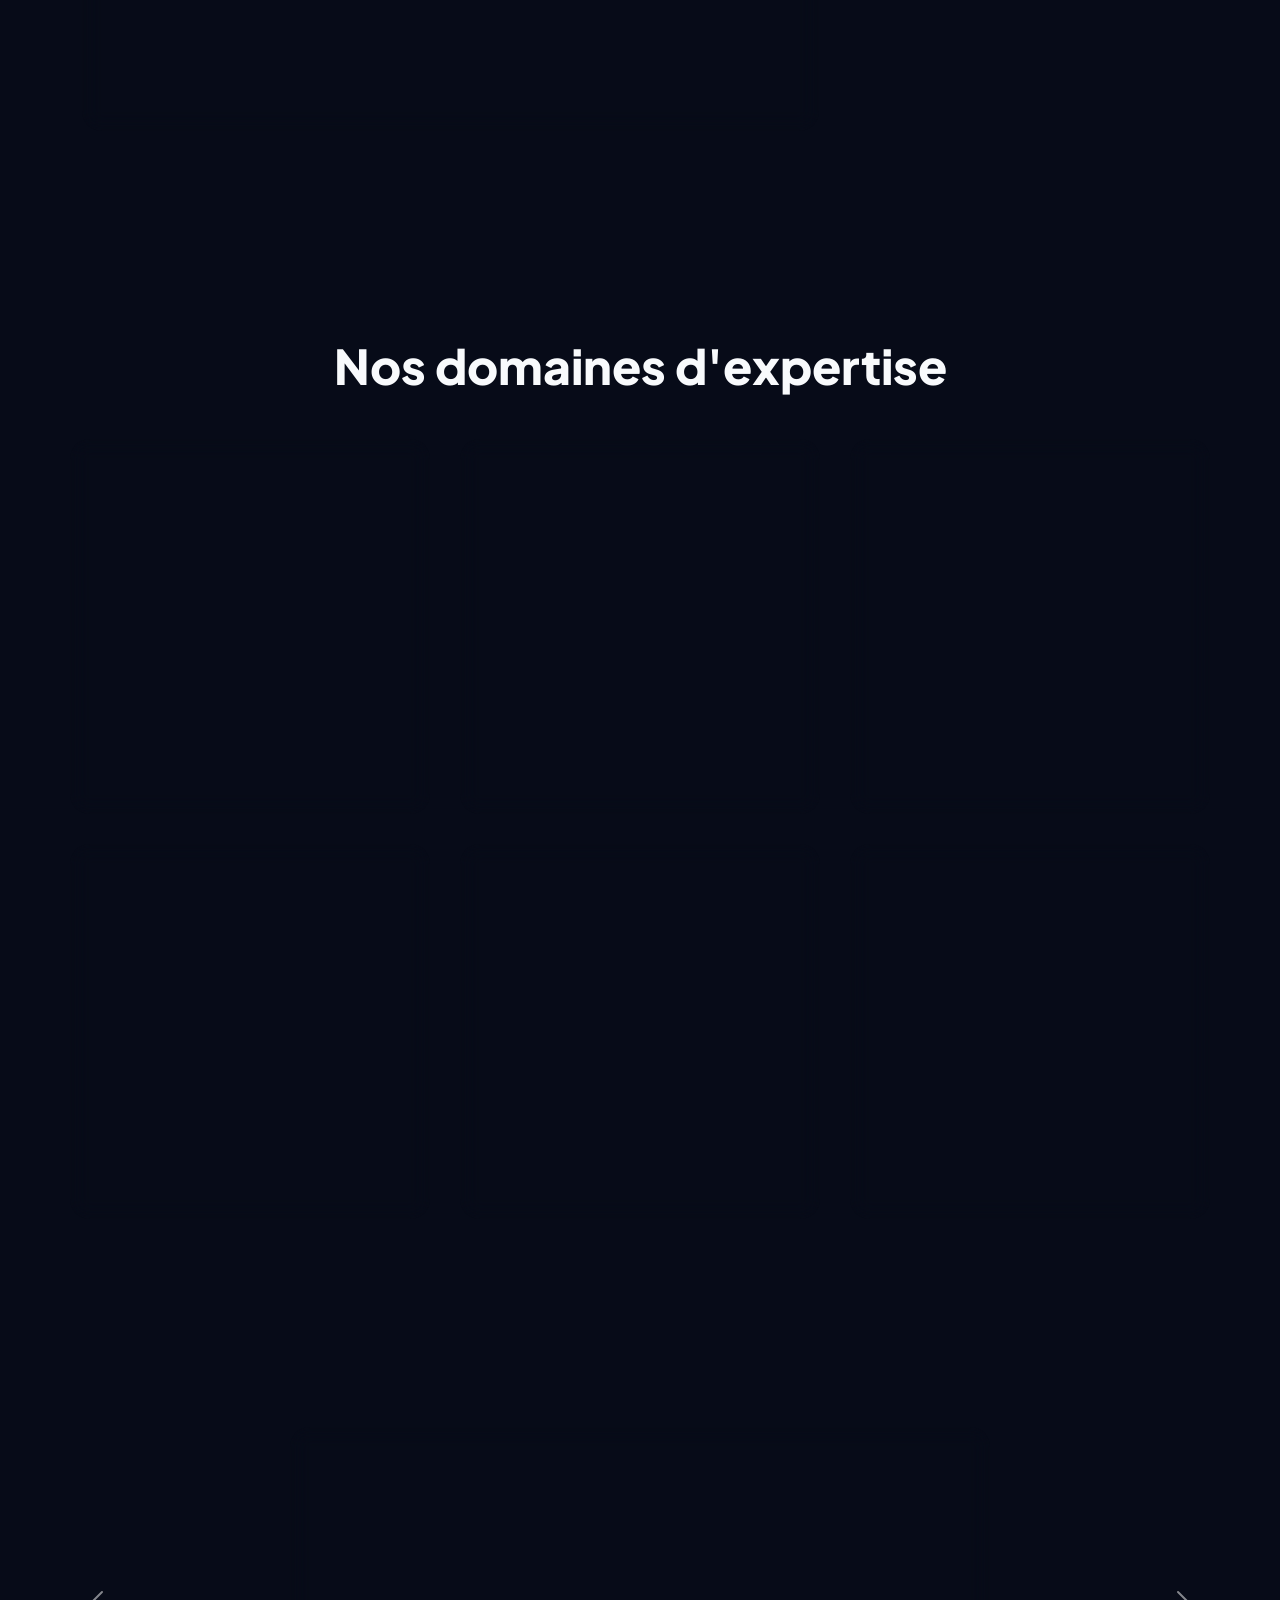
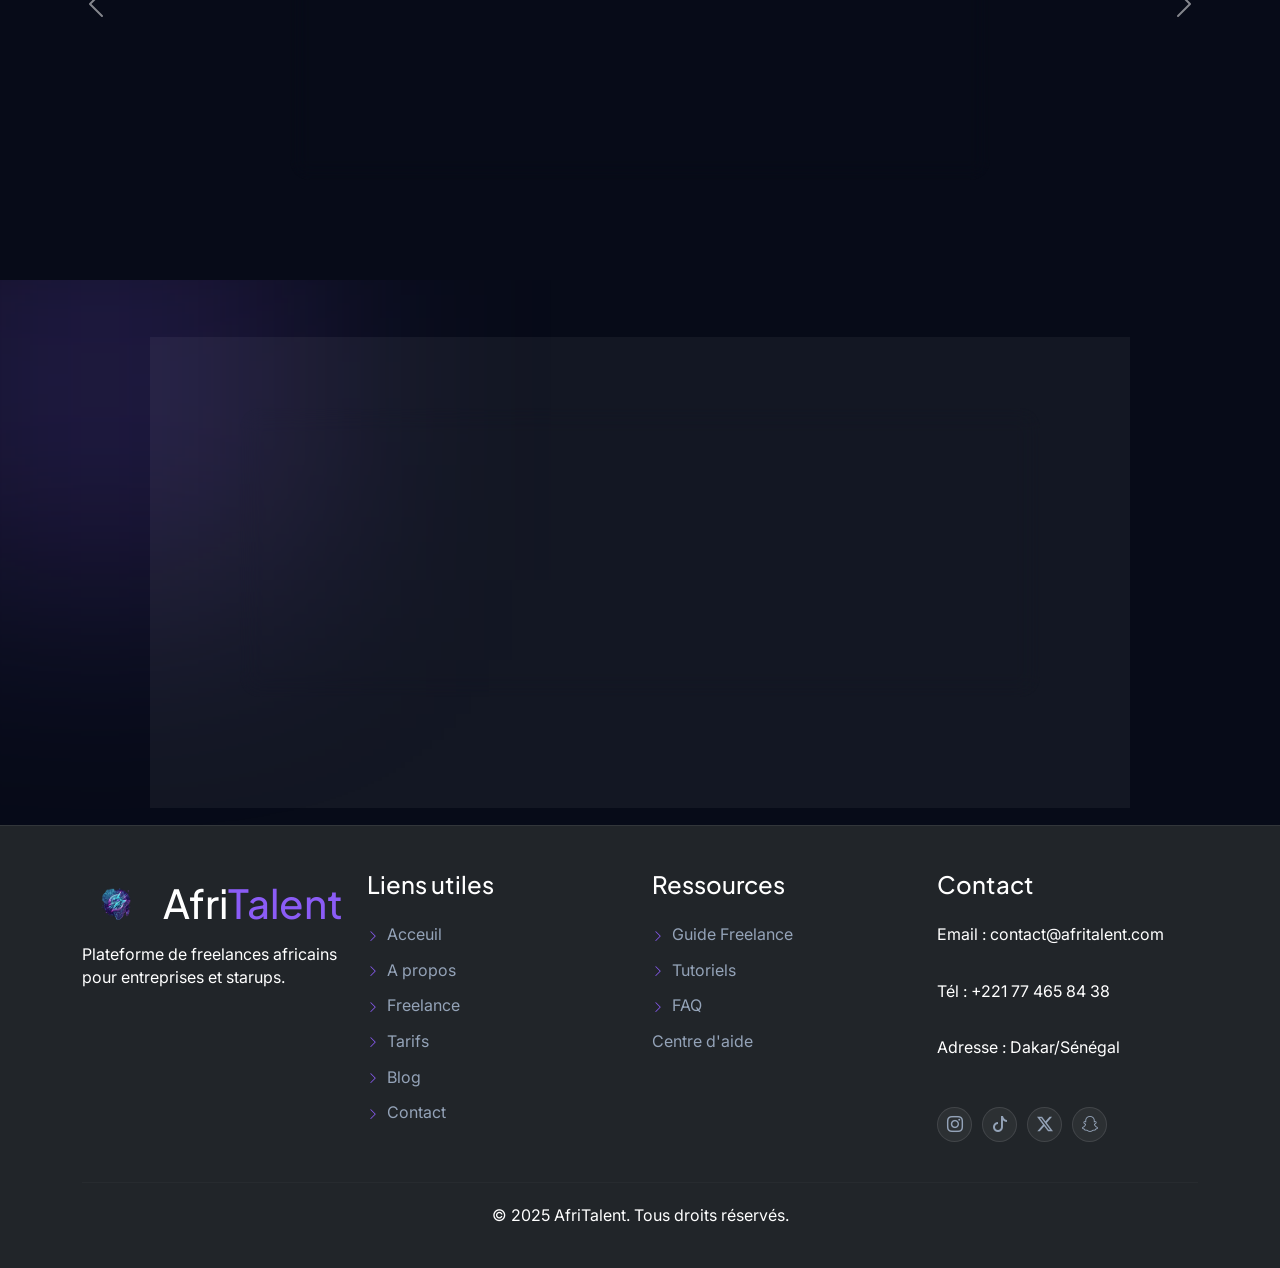
==== commit df654545: "JS : compteurs animés au scrool et animations fade-in des sections" ====
--- a/index.html
+++ b/index.html
@@ -46,7 +46,7 @@
   </div>
 </nav>
 <main>
-  <section id="hero">
+  <section id="hero"  class="fade-section">
     <div class="container py-5">
       <h1>Trouver le <span>talent</span> africain qu'il vous faut</h1>
       <p>Connectez les meilleurs freelances africains avec des entreprises du<br> monde entier.</p>
@@ -56,15 +56,15 @@
       </div>
       
      <div class="row text-center">
-        <div class=" col-12 col-md-4"><i class="bi bi-people"></i><p><strong>+2 500 </strong><br>Freelances</p></div>
-        <div class=" col-12 col-md-4"><i class="bi bi-buildings"></i><p><strong>+800</strong> <br>Entreprises</p></div>
-        <div class=" col-12 col-md-4"><i class="bi bi-rocket-takeoff"></i><p><strong>+12 000 </strong><br> Missions réalisées</p></div>
+        <div class=" col-12 col-md-4"><i class="bi bi-people"></i><p><strong class="counter" data-target="2500">0 </strong><br>Freelances</p></div>
+        <div class=" col-12 col-md-4"><i class="bi bi-buildings"></i><p><strong class="counter" data-target="800">0 </strong > <br>Entreprises</p></div>
+        <div class=" col-12 col-md-4"><i class="bi bi-rocket-takeoff"></i><p><strong class="counter" data-target="12000">0 </strong><br> Missions réalisées</p></div>
      </div>
 
     </div>
   </section>
   
-  <section id="how-it-works">
+  <section id="how-it-works"  class="fade-section">
     <div class="container py-5">
       <h2>Comment ça marche ?</h2>
       <div class="bento-grid">
@@ -95,7 +95,7 @@
       </div>
     </div>
   </section>
-  <section id="services">
+  <section id="services"  class="fade-section">
     <div class="container py-5">
       <h2>Nos domaines d'expertise</h2>
       <div class="row">
@@ -188,7 +188,7 @@
   </div> 
 </div>
   
-  <section id="cta" >
+  <section id="cta"  class="fade-section">
     <div class="container py-5 text-center">
       <div class="cta-card">
         <h2>Pret à rejoindre l'aventure<span> AfriTalent</span> ?</h2>
--- a/css/style.css
+++ b/css/style.css
@@ -1344,6 +1344,16 @@
     opacity: 1;
     visibility: visible;
 }
+/*fade-section*/
+.fade-section{
+    opacity: 0;
+    transform: translateY(40px);
+    transition: all 0.8s ease;
+}
+.fade-section.show{
+    opacity: 1;
+    transform: translateY(0);
+} 
 
 
 /*pied de page*/
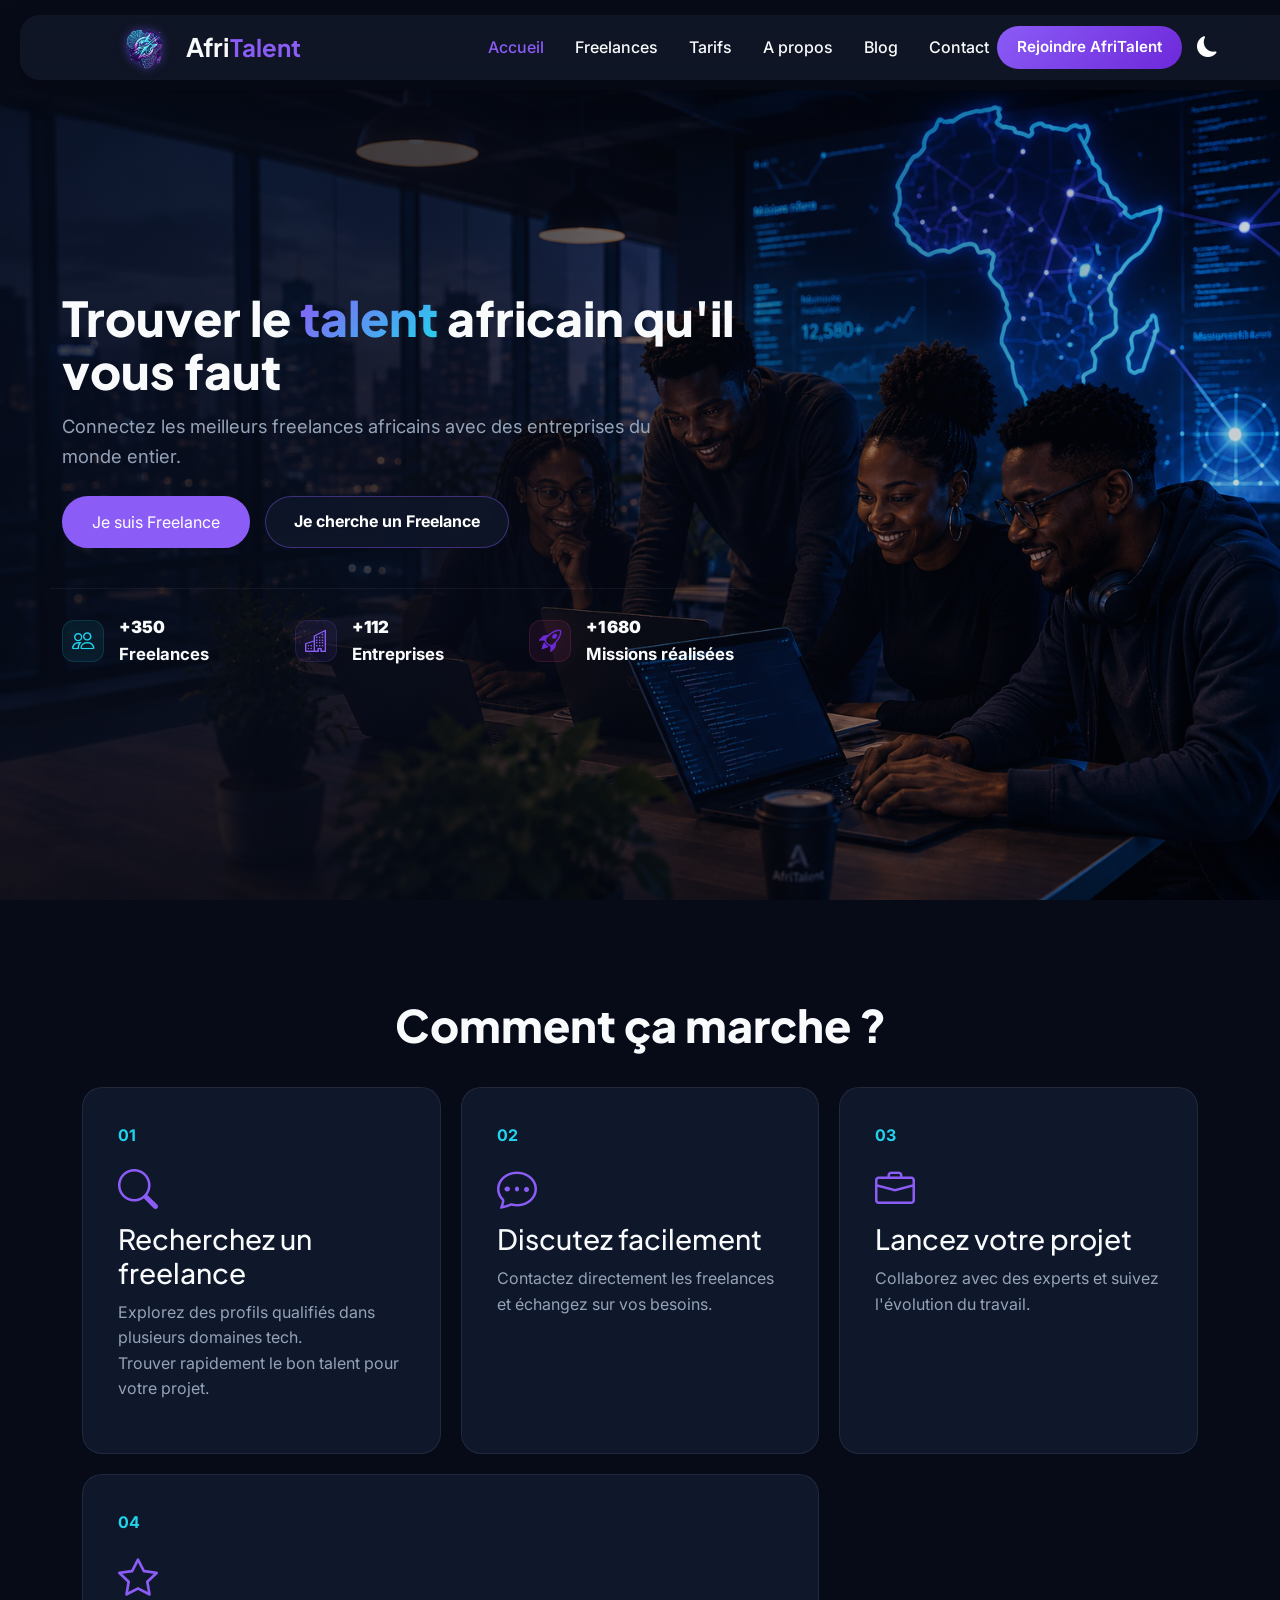
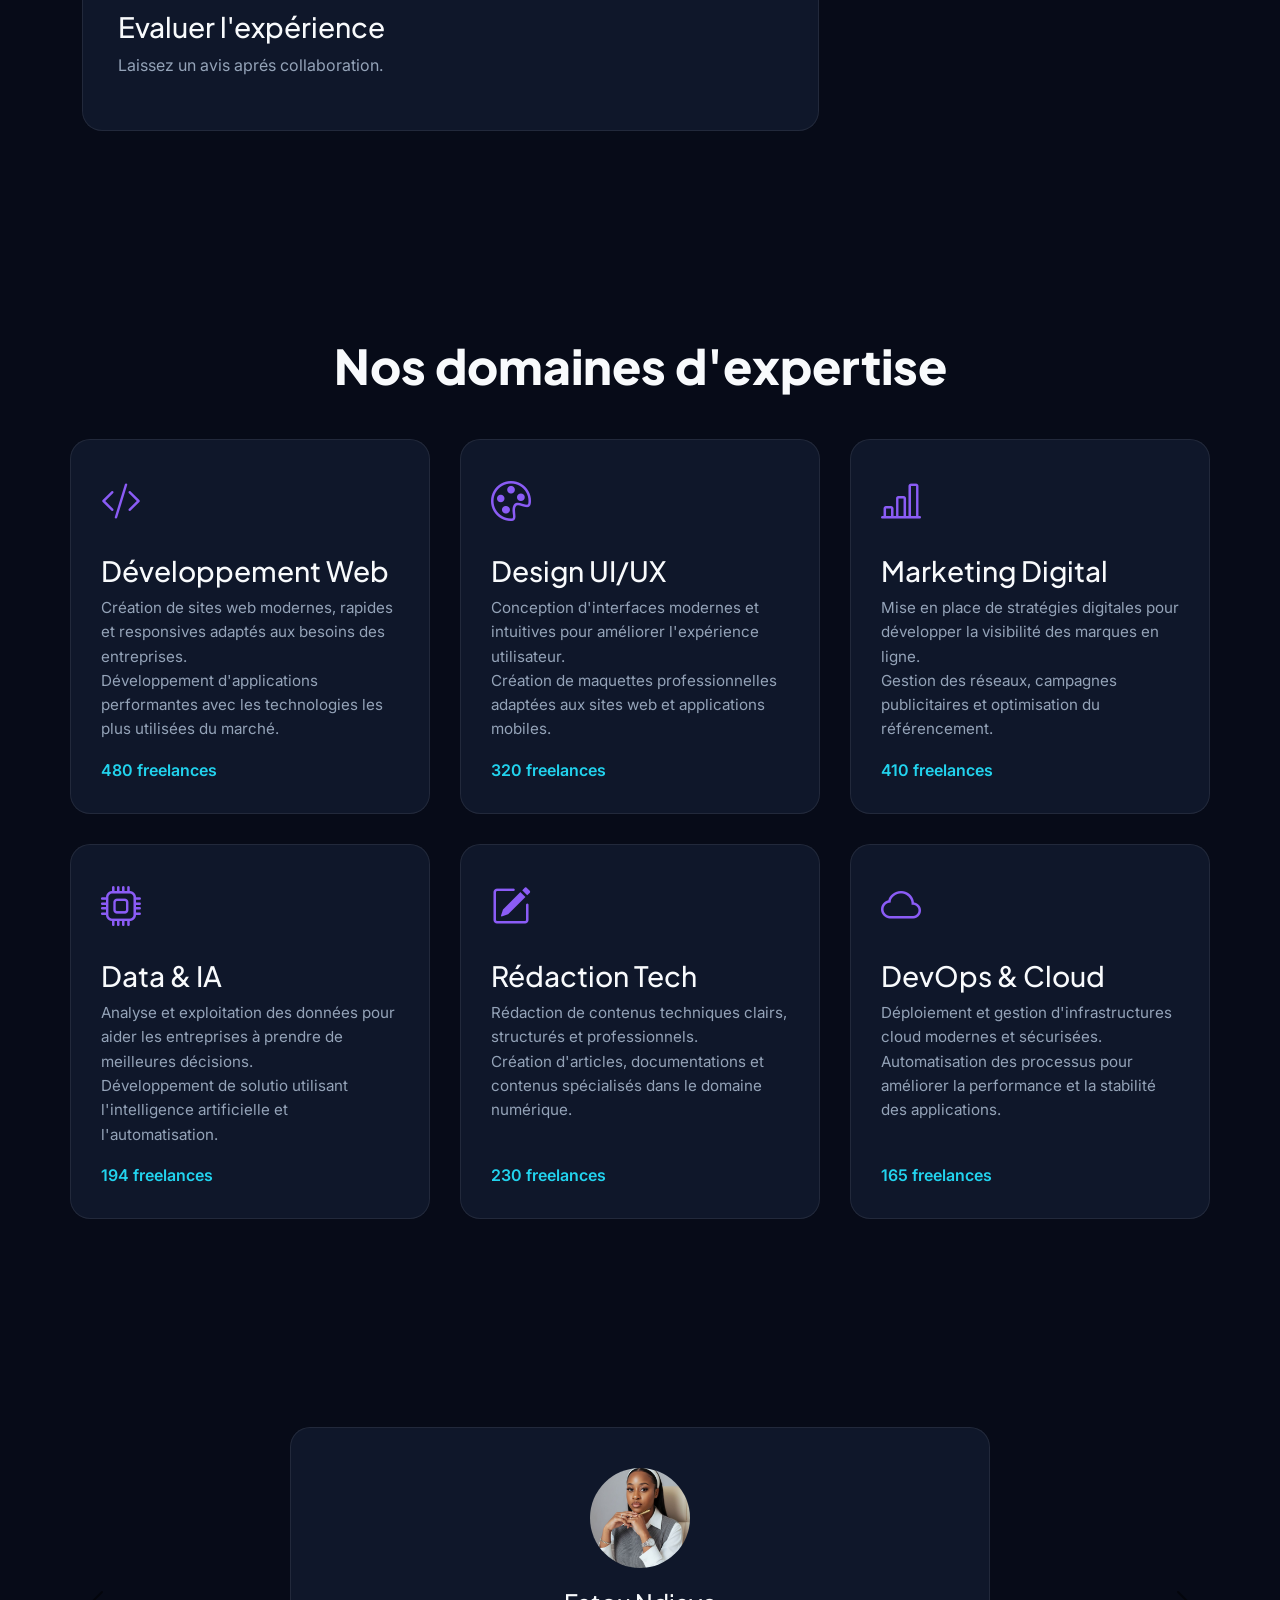
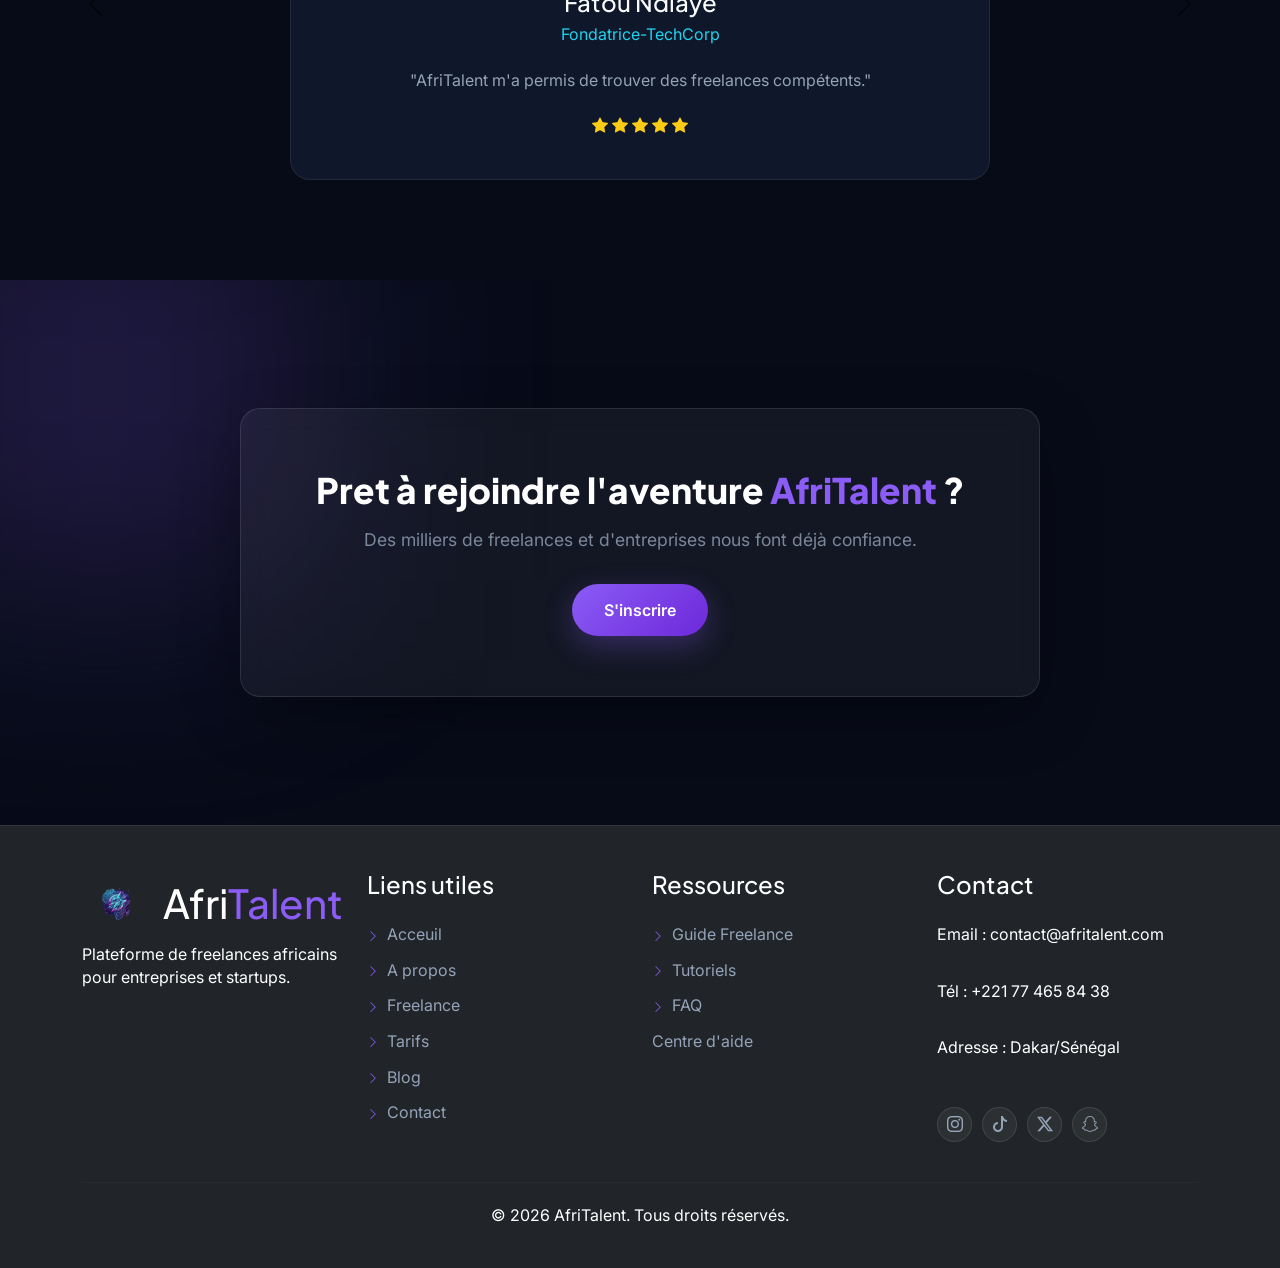
==== commit 7fc1b959: "Finalisation  : corrections responsive, optimisation du code et commentaires" ====
--- a/index.html
+++ b/index.html
@@ -1,219 +1,249 @@
 <!DOCTYPE html>
 <html lang="en">
+
 <head>
-    <meta charset="UTF-8">
-    <meta name="viewport" content="width=device-width
+  <meta charset="UTF-8">
+  <meta name="viewport" content="width=device-width
     , initial-scale=1.0">
-    <title>AfriTalent -Accueil</title>
- 
-    <link rel="stylesheet" href="https://cdn.jsdelivr.net/npm/bootstrap@5.3.0/dist/css/bootstrap.min.css">
-    <link rel="stylesheet" href="https://cdn.jsdelivr.net/npm/bootstrap-icons@1.13.1/font/bootstrap-icons.min.css">
-    <link rel="stylesheet" href="css/style.css">
+  <title>AfriTalent -Accueil</title>
+
+  <link rel="stylesheet" href="https://cdn.jsdelivr.net/npm/bootstrap@5.3.0/dist/css/bootstrap.min.css">
+  <link rel="stylesheet" href="https://cdn.jsdelivr.net/npm/bootstrap-icons@1.13.1/font/bootstrap-icons.min.css">
+  <link rel="stylesheet" href="css/style.css">
 </head>
+
 <body>
-    <!--Navigation Bootstrap-->
-    <nav class="navbar navbar-expand-lg navbar-dark bg-dark ">
-  <div class="container">
-    
-    <a class="navbar-brand" href="index.html"><img src="images/logo.png"alt="AfriTalent" class="logo">Afri<span class="accent">Talent</span></a>
-    <button class="navbar-toggler" type="button" data-bs-toggle="collapse" data-bs-target="#navbarTogglerDemo02" aria-controls="navbarTogglerDemo02" aria-expanded="false" aria-label="Toggle navigation">
-      <span class="navbar-toggler-icon"></span>
-    </button>
-    <div class="collapse navbar-collapse" id="navbarTogglerDemo02">
-      <ul class="navbar-nav ms-auto ">
-        <li class="nav-item">
-          <a class="nav-link active" href="index.html">Acceuil</a>
-        </li>
-        <li class="nav-item">
-          <a class="nav-link" href="freelances.html">Freelances</a>
-        </li>
-        <li class="nav-item">
-          <a class= "nav-link " href="tarifs.html">Tarifs</a>
-        </li>
-        <li class="nav-item">
-            <a class="nav-link"  href="about.html">A propos</a>
-        </li>
-        <li class="nav-item">
+  <!--Navbar-->
+  <nav class="navbar navbar-expand-lg navbar-dark bg-dark ">
+    <div class="container">
+
+      <a class="navbar-brand" href="index.html"><img src="images/logo.png" alt="AfriTalent" class="logo">Afri<span
+          class="accent">Talent</span></a>
+      <button class="navbar-toggler" type="button" data-bs-toggle="collapse" data-bs-target="#navbarTogglerDemo02"
+        aria-controls="navbarTogglerDemo02" aria-expanded="false" aria-label="Toggle navigation">
+        <span class="navbar-toggler-icon"></span>
+      </button>
+      <div class="collapse navbar-collapse" id="navbarTogglerDemo02">
+        <ul class="navbar-nav ms-auto ">
+          <li class="nav-item">
+            <a class="nav-link active" href="index.html">Accueil</a>
+          </li>
+          <li class="nav-item">
+            <a class="nav-link" href="freelances.html">Freelances</a>
+          </li>
+          <li class="nav-item">
+            <a class="nav-link " href="tarifs.html">Tarifs</a>
+          </li>
+          <li class="nav-item">
+            <a class="nav-link" href="about.html">A propos</a>
+          </li>
+          <li class="nav-item">
             <a class="nav-link" href="blog.html">Blog</a>
-        </li>
-        <li class="nav-item">
+          </li>
+          <li class="nav-item">
             <a class="nav-link" href="contact.html">Contact</a>
-        </li>
-      </ul>
-      <a href="contact.html" class=" join-btn">Rejoindre AfriTalent</a>
-      <button id="theme-toggle" class="theme-btn"><i class="bi bi-moon-fill"></i></button>
+          </li>
+        </ul>
+        <a href="contact.html" class=" join-btn">Rejoindre AfriTalent</a>
+        <button id="theme-toggle" class="theme-btn"><i class="bi bi-moon-fill"></i></button>
+      </div>
     </div>
-  </div>
-</nav>
-<main>
-  <section id="hero"  class="fade-section">
-    <div class="container py-5">
-      <h1>Trouver le <span>talent</span> africain qu'il vous faut</h1>
-      <p>Connectez les meilleurs freelances africains avec des entreprises du<br> monde entier.</p>
-      <div class="hero-buttons">
-       <a href="freelances.html" class="btn btn-primary">Je suis Freelance</a>
-       <a href="freelances.html" class="btn btn-outline-primary">Je cherche un Freelance</a>
-      </div>
-      
-     <div class="row text-center">
-        <div class=" col-12 col-md-4"><i class="bi bi-people"></i><p><strong class="counter" data-target="2500">0 </strong><br>Freelances</p></div>
-        <div class=" col-12 col-md-4"><i class="bi bi-buildings"></i><p><strong class="counter" data-target="800">0 </strong > <br>Entreprises</p></div>
-        <div class=" col-12 col-md-4"><i class="bi bi-rocket-takeoff"></i><p><strong class="counter" data-target="12000">0 </strong><br> Missions réalisées</p></div>
-     </div>
-
+  </nav>
+  <!--Section hero-->
+  <main>
+    <section id="hero" class="fade-section">
+      <div class="container py-5">
+        <h1>Trouver le <span>talent</span> africain qu'il vous faut</h1>
+        <p>Connectez les meilleurs freelances africains avec des entreprises du<br> monde entier.</p>
+        <div class="hero-buttons">
+          <a href="freelances.html" class="btn btn-primary">Je suis Freelance</a>
+          <a href="freelances.html" class="btn btn-outline-primary">Je cherche un Freelance</a>
+        </div>
+
+        <div class="row text-center">
+          <div class=" col-12 col-md-4"><i class="bi bi-people"></i>
+            <p><strong class="counter" data-target="2500">0 </strong><br>Freelances</p>
+          </div>
+          <div class=" col-12 col-md-4"><i class="bi bi-buildings"></i>
+            <p><strong class="counter" data-target="800">0 </strong> <br>Entreprises</p>
+          </div>
+          <div class=" col-12 col-md-4"><i class="bi bi-rocket-takeoff"></i>
+            <p><strong class="counter" data-target="12000">0 </strong><br> Missions réalisées</p>
+          </div>
+        </div>
+
+      </div>
+    </section>
+    <!--Comment ça marche-->
+    <section id="how-it-works" class="fade-section">
+      <div class="container py-5">
+        <h2>Comment ça marche ?</h2>
+        <div class="bento-grid">
+          <div class="bento-card ">
+            <span class="nombre">01</span>
+            <i class="bi bi-search"></i>
+            <h3>Recherchez un freelance</h3>
+            <p>Explorez des profils qualifiés dans plusieurs domaines tech.<br> Trouver rapidement le bon talent pour
+              votre projet.</p>
+          </div>
+          <div class="bento-card">
+            <span class="nombre">02</span>
+            <i class="bi bi-chat-dots"></i>
+            <h3>Discutez facilement</h3>
+            <p>Contactez directement les freelances et échangez sur vos besoins.</p>
+          </div>
+          <div class="bento-card">
+            <span class="nombre">03</span>
+            <i class="bi bi-briefcase"></i>
+            <h3>Lancez votre projet</h3>
+            <p>Collaborez avec des experts et suivez l'évolution du travail.</p>
+          </div>
+          <div class="bento-card wide-card">
+            <span class="nombre">04</span>
+            <i class="bi bi-star"></i>
+            <h3>Evaluer l'expérience</h3>
+            <p>Laissez un avis aprés collaboration.</p>
+          </div>
+        </div>
+      </div>
+    </section>
+    <!--Servies-->
+    <section id="services" class="fade-section">
+      <div class="container py-5">
+        <h2>Nos domaines d'expertise</h2>
+        <div class="row">
+          <div class=" col-12 col-md-6 col-lg-4 category-card">
+            <i class="bi bi-code-slash"></i>
+            <h3>Développement Web</h3>
+            <p class="description">Création de sites web modernes, rapides et responsives adaptés aux besoins des
+              entreprises. <br>Développement d'applications performantes avec les technologies les plus utilisées du
+              marché.</p>
+            <span>480 freelances </span>
+          </div>
+          <div class=" col-12 col-md-6 col-lg-4 category-card">
+            <i class="bi bi-palette"></i>
+            <h3>Design UI/UX</h3>
+            <p class="description"> Conception d'interfaces modernes et intuitives pour améliorer l'expérience
+              utilisateur.<br> Création de maquettes professionnelles adaptées aux sites web et applications mobiles.
+            </p>
+            <span>320 freelances</span>
+          </div>
+          <div class=" col-12 col-md-6 col-lg-4 category-card">
+            <i class="bi bi-bar-chart-line"></i>
+            <h3>Marketing Digital</h3>
+            <p class="description">Mise en place de stratégies digitales pour développer la visibilité des marques en
+              ligne.<br> Gestion des réseaux, campagnes publicitaires et optimisation du référencement.</p>
+            <span>410 freelances</span>
+          </div>
+          <div class="col-12 col-md-6 col-lg-4 category-card">
+            <i class="bi bi-cpu"></i>
+            <h3>Data & IA</h3>
+            <p class="description">Analyse et exploitation des données pour aider les entreprises à prendre de
+              meilleures décisions.<br> Développement de solutio utilisant l'intelligence artificielle et
+              l'automatisation.</p>
+            <span>194 freelances</span>
+          </div>
+          <div class=" col-12 col-md-6 col-lg-4 category-card">
+            <i class="bi bi-pencil-square"></i>
+            <h3>Rédaction Tech</h3>
+            <p class="description">Rédaction de contenus techniques clairs, structurés et professionnels.<br> Création
+              d'articles, documentations et contenus spécialisés dans le domaine numérique.</p><span>230 freelances
+            </span>
+          </div>
+          <div class="col-12 col-md-6 col-lg-4 category-card">
+            <i class="bi bi-cloud"></i>
+            <h3>DevOps & Cloud</h3>
+            <p class="description"> Déploiement et gestion d'infrastructures cloud modernes et sécurisées.<br>
+              Automatisation des processus pour améliorer la performance et la stabilité des applications.</p>
+            <span>165 freelances</span>
+          </div>
+        </div>
+      </div>
+    </section>
+    <!--Témoignages-->
+    <div id="carouselExample" class="carousel slide">
+      <div class="carousel-inner">
+        <div class="carousel-item active">
+          <div class="temoin-card">
+            <img src="images/témoin1.jpg" class="d-block w-100" alt="client">
+            <h4>Fatou Ndiaye</h4>
+            <span>Fondatrice-TechCorp</span>
+            <p>"AfriTalent m'a permis de trouver des freelances compétents."</p>
+            <div class="star">
+              <i class="bi bi-star-fill"></i>
+              <i class="bi bi-star-fill"></i>
+              <i class="bi bi-star-fill"></i>
+              <i class="bi bi-star-fill"></i>
+              <i class="bi bi-star-fill"></i>
+            </div>
+          </div>
+        </div>
+        <div class="carousel-item">
+          <div class="temoin-card">
+            <img src="images/temoin2.jpg" class="d-block w-100" alt="client">
+            <h4>Amadou Sy</h4>
+            <span> CEO-Startup Hub</span>
+            <p>Trés bonne plateforme pour recruter rapidement.</p>
+            <div class="star">
+              <i class="bi bi-star-fill"></i>
+              <i class="bi bi-star-fill"></i>
+              <i class="bi bi-star-fill"></i>
+              <i class="bi bi-star-fill"></i>
+              <i class="bi bi-star-fill"></i>
+            </div>
+          </div>
+        </div>
+        <div class="carousel-item">
+          <div class="temoin-card">
+            <img src="images/temoin3.jpg" class="d-block w-100" alt="client">
+            <h4>Antoine Mendy</h4>
+            <span> Directeur Marketing</span>
+            <p>"Interface moderne et simple à utiliser."</p>
+            <div class="star">
+              <i class="bi bi-star-fill"></i>
+              <i class="bi bi-star-fill"></i>
+              <i class="bi bi-star-fill"></i>
+              <i class="bi bi-star-fill"></i>
+              <i class="bi bi-star-fill"></i>
+            </div>
+          </div>
+        </div>
+        <button class="carousel-control-prev" type="button" data-bs-target="#carouselExample" data-bs-slide="prev">
+          <span class="carousel-control-prev-icon"></span>
+        </button>
+        <button class="carousel-control-next" type="button" data-bs-target="#carouselExample" data-bs-slide="next">
+          <span class="carousel-control-next-icon"></span>
+        </button>
+      </div>
     </div>
-  </section>
-  
-  <section id="how-it-works"  class="fade-section">
-    <div class="container py-5">
-      <h2>Comment ça marche ?</h2>
-      <div class="bento-grid">
-        <div class="bento-card ">
-          <span class="nombre">01</span>
-          <i class="bi bi-search"></i>
-          <h3>Recherchez un freelance</h3>
-          <p>Explorez des profils qualifiés dans plusieurs domaines tech.<br> Trouver rapidement le bon talent pour votre projet.</p>
-        </div>
-        <div class="bento-card">
-          <span class="nombre">02</span>
-          <i class="bi bi-chat-dots"></i>
-          <h3>Discutez facilement</h3>
-          <p>Contactez directement les freelances et échangez sur vos besoins.</p>
-        </div>
-        <div class="bento-card">
-          <span class="nombre">03</span>
-          <i class="bi bi-briefcase"></i>
-          <h3>Lancez votre projet</h3>
-          <p>Collaborez avec des experts et suivez l'évolution du travail.</p>
-        </div>
-        <div class="bento-card wide-card">
-          <span class="nombre">04</span>
-          <i class="bi bi-star"></i>
-          <h3>Evaluer l'expérience</h3>
-          <p>Laissez un avis aprés collaboration.</p>
-        </div>
-      </div>
-    </div>
-  </section>
-  <section id="services"  class="fade-section">
-    <div class="container py-5">
-      <h2>Nos domaines d'expertise</h2>
+    <!--Appel à l'action-->
+    <section id="cta" class="fade-section">
+      <div class="container py-5 text-center">
+        <div class="cta-card">
+          <h2>Pret à rejoindre l'aventure<span> AfriTalent</span> ?</h2>
+          <p>Des milliers de freelances et d'entreprises nous font déjà confiance.</p>
+          <a href="contact.html" class="btn btn-primary">S'inscrire</a>
+        </div>
+      </div>
+    </section>
+
+  </main>
+  <!--Footer-->
+  <footer class="bg-dark text-white p-4">
+    <div class="container ">
       <div class="row">
-        <div class=" col-12 col-md-6 col-lg-4 category-card">
-          <i class="bi bi-code-slash"></i>
-          <h3>Développement Web</h3>
-          <p class="description">Création de sites web modernes, rapides et responsives adaptés aux besoins des entreprises. <br>Développement d'applications performantes avec les technologies les plus utilisées du marché.</p>
-           <span>480 freelances </span></div>
-        <div class=" col-12 col-md-6 col-lg-4 category-card">
-          <i class="bi bi-palette"></i>
-          <h3>Design UI/UX</h3>
-          <p class="description"> Conception d'interfaces modernes et intuitives pour améliorer l'expérience utilisateur.<br> Création de maquettes professionnelles adaptées aux sites web et applications mobiles.</p>
-           <span>320 freelances</span></div>
-        <div class=" col-12 col-md-6 col-lg-4 category-card">
-          <i class="bi bi-bar-chart-line"></i>
-          <h3>Marketing Digital</h3> 
-          <p class="description">Mise en place de stratégies digitales pour développer la visibilité des marques en ligne.<br> Gestion des réseaux, campagnes publicitaires et optimisation du référencement.</p>
-          <span>410 freelances</span></div>
-        <div class="col-12 col-md-6 col-lg-4 category-card">
-          <i class="bi bi-cpu"></i>
-          <h3>Data & IA</h3>
-          <p class="description">Analyse et exploitation des données pour aider les entreprises à prendre de meilleures décisions.<br> Développement de solutio utilisant l'intelligence artificielle et l'automatisation.</p>
-          <span>194 freelances</span></div>
-        <div class=" col-12 col-md-6 col-lg-4 category-card">
-          <i class="bi bi-pencil-square"></i>
-          <h3>Rédaction Tech</h3> 
-          <p class="description">Rédaction de contenus techniques clairs, structurés et professionnels.<br> Création d'articles, documentations et contenus spécialisés dans le domaine numérique.</p><span>230 freelances </span></div>
-        <div class="col-12 col-md-6 col-lg-4 category-card">
-          <i class="bi bi-cloud"></i>
-          <h3>DevOps & Cloud</h3>
-          <p class="description"> Déploiement et gestion d'infrastructures cloud modernes et sécurisées.<br> Automatisation des processus pour améliorer la performance et la stabilité des applications.</p>
-           <span>165 freelances</span></div>
-      </div>
-    </div>
-
-  </section>
-  <div id="carouselExample" class="carousel slide">
-  <div class="carousel-inner">
-    <div class="carousel-item active">
-      <div class="temoin-card">
-        <img src="images/témoin 1.jpg" class="d-block w-100" alt="client">
-        <h4>Fatou Ndiaye</h4>
-        <span>Fondatrice-TechCorp</span>
-        <p>"AfriTalent m'a permis de trouver des freelances compétents."</p>
-        <div class="star">
-          <i class="bi bi-star-fill"></i>
-          <i class="bi bi-star-fill"></i>
-          <i class="bi bi-star-fill"></i>
-          <i class="bi bi-star-fill"></i>
-          <i class="bi bi-star-fill"></i>
-        </div>
-      </div>
-    </div>
-    <div class="carousel-item">
-      <div class="temoin-card">
-         <img src="images/temoin 2.jpg" class="d-block w-100" alt="client">
-         <h4>Amadou Sy</h4>
-         <span> CEO-Startup Hub</span>
-          <p>Trés bonne plateforme pour recruter rapidement.</p>
-          <div class="star">
-          <i class="bi bi-star-fill"></i>
-          <i class="bi bi-star-fill"></i>
-          <i class="bi bi-star-fill"></i>
-          <i class="bi bi-star-fill"></i>
-          <i class="bi bi-star-fill"></i>
-          </div>
-       </div>
-    </div>
-    <div class="carousel-item">
-      <div class="temoin-card">
-        <img src="images/temoin3.jpg" class="d-block w-100" alt="client">
-        <h4>Antoine Mendy</h4>
-        <span> Directeur Marketing</span>
-        <p>"Interface moderne et simple à utiliser."</p>
-         <div class="star">
-           <i class="bi bi-star-fill"></i>
-          <i class="bi bi-star-fill"></i>
-          <i class="bi bi-star-fill"></i>
-          <i class="bi bi-star-fill"></i>
-          <i class="bi bi-star-fill"></i>
-        </div>
-      </div>
-  </div>
-  <button class="carousel-control-prev" type="button" data-bs-target="#carouselExample" data-bs-slide="prev">
-    <span class="carousel-control-prev-icon"></span>
-  </button>
-  <button class="carousel-control-next" type="button" data-bs-target="#carouselExample" data-bs-slide="next">
-    <span class="carousel-control-next-icon" ></span>
-  </button>
-  </div> 
-</div>
-  
-  <section id="cta"  class="fade-section">
-    <div class="container py-5 text-center">
-      <div class="cta-card">
-        <h2>Pret à rejoindre l'aventure<span> AfriTalent</span> ?</h2>
-        <p>Des milliers de freelances et d'entreprises nous font déjà confiance.</p>
-        <a href="contact.html" class="btn btn-primary">S'inscrire</a>
-      </div>  
-    </div>
-  </section>
-
-</main>
-<footer class="bg-dark text-white p-4">
-  <div class="container ">
-    <div class="row">
-      <div class="col-md-3">
-        <div class="footer-brand">
-          <div class="footer-top">
-            <img src="images/logo.png" alt="lodo AfriTalent" class="footer-logo-img">
-            <h3 class="footer-logo">Afri<span>Talent</span></h3>
-          </div>
-          <p>Plateforme de freelances africains pour entreprises et starups.</p>
-        </div>
-      </div>
-      <div class="col-md-3" >
-         <h4>Liens utiles</h4>
-         <ul class="footer-links">
+        <div class="col-md-3">
+          <div class="footer-brand">
+            <div class="footer-top">
+              <img src="images/logo.png" alt="lodo AfriTalent" class="footer-logo-img">
+              <h3 class="footer-logo">Afri<span>Talent</span></h3>
+            </div>
+            <p>Plateforme de freelances africains pour entreprises et startups.</p>
+          </div>
+        </div>
+        <div class="col-md-3">
+          <h4>Liens utiles</h4>
+          <ul class="footer-links">
             <li><a href="index.html"><i class="bi bi-chevron-right"></i>Acceuil</a></li>
             <li><a href="about.html"><i class="bi bi-chevron-right"></i>A propos</a></li>
             <li><a href="freelances.html"><i class="bi bi-chevron-right"></i>Freelance</a></li>
@@ -221,8 +251,8 @@
             <li><a href="blog.html"><i class="bi bi-chevron-right"></i>Blog</a></li>
             <li><a href="contact.html"><i class="bi bi-chevron-right"></i>Contact</a></li>
           </ul>
-         </div>
-       <div class="col-md-3">
+        </div>
+        <div class="col-md-3">
           <h4>Ressources</h4>
           <ul class="footer-links">
             <li><a href="blog.html"><i class="bi bi-chevron-right"></i>Guide Freelance</a></li>
@@ -237,25 +267,25 @@
           <p>Tél : +221 77 465 84 38 </p>
           <p>Adresse : Dakar/Sénégal</p>
           <div class="social-icons">
-              <a href="https://instagram.com"><i class="bi bi-instagram"></i></a>
-              <a href="https://tiktok.com"><i class="bi bi-tiktok"></i></a>
-              <a href="https://twiter.com"><i class="bi bi-twitter-x"></i></a>
-              <a href="https://snapchat.com"><i class="bi bi-snapchat"></i></a>
-          </div>
-        </div> 
+            <a href="https://instagram.com"><i class="bi bi-instagram"></i></a>
+            <a href="https://tiktok.com"><i class="bi bi-tiktok"></i></a>
+            <a href="https://twiter.com"><i class="bi bi-twitter-x"></i></a>
+            <a href="https://snapchat.com"><i class="bi bi-snapchat"></i></a>
+          </div>
+        </div>
       </div>
       <hr>
-    <p class="text-center mt-3">&copy; 2025 AfriTalent. Tous droits réservés.</p>
-  
-</footer>
-
-   
-  <script  
-    src="https://cdn.jsdelivr.net/npm/bootstrap@5.3.0/dist/js/bootstrap.bundle.min.js">
-
-        
+      <p class="text-center mt-3">&copy; <span id="currentYear"></span> AfriTalent. Tous droits réservés. </p>
+    </div>
+  </footer>
+
+
+  <script src="https://cdn.jsdelivr.net/npm/bootstrap@5.3.0/dist/js/bootstrap.bundle.min.js">
+
+
   </script>
   <button id="backtotop"><i class="bi bi-arrow-up"></i></button>
-  <script src="js/main.js"></script>  
+  <script src="js/main.js"></script>
 </body>
+
 </html>
--- a/css/style.css
+++ b/css/style.css
@@ -26,6 +26,7 @@
     line-height: 1.6;
     overflow-x:hidden ;
     padding-top: 90px;
+
     
 }
 a{
@@ -74,7 +75,6 @@
     object-fit: contain;
     filter:brightness(1.05) drop-shadow(0 0 5px rgba(124,77,255,0.5));/* éclaicit le logo, ajoute une ombre colorée,ensemble:effet moderne et visible*/
     transition: var(--transition); /*animation fluide lors des effets hover*/
-    mix-blend-mode: screen;
 }
 .navbar-brand img:hover{
     transform: scale(1.05);
@@ -105,10 +105,6 @@
     color: var(--primary-color) !important ;
     background :transparent !important;
     
-}
-/*animation du trait au survol*/
-.nav-link:hover::after{
-    width: 100%;
 }
  
  .join-btn{
@@ -144,13 +140,12 @@
     text-align: left !important;
     background-image:  url("../images/hero.png") ;
     background-size: cover;
-    background-position: center;
+    background-position: center ;
     background-repeat: no-repeat;
     padding-top:40px;
     padding-bottom: 20px;
     position: relative;
     overflow: hidden;
-    /*flex-direction: row;*/
 }
 /*overlay sombre*/
 #hero::before{
@@ -189,6 +184,7 @@
     display: inline-block;
     background: linear-gradient(135deg,var(--primary-color) 0%,var(--accent-color) 100%);
     -webkit-background-clip: text;
+    background-clip: text;
     -webkit-text-fill-color: transparent;
 }
 #hero p{
@@ -272,6 +268,7 @@
     color: var(--text-color);
     margin: 0;
 }
+/*comment ça marche*/
 #how-it-works{
     padding: 50px 0 ;
 }
@@ -570,6 +567,7 @@
     padding: 10px 20px;
     border-radius: 8px;
 }
+/*faq*/
 .faq{
     padding: 80px 20px;
     max-width: 800px;
@@ -779,15 +777,15 @@
     opacity: 0.8;
 }
 #chiffres h2{
-     text-align: center;
+    text-align: center;
     margin-bottom: 40px;
     font-size: 2rem;
     font-weight: 700;
 }
 #chiffres .bento-grid{
-    display: flex;
-    flex-wrap: wrap;
-    justify-content: center;
+    display: grid;
+    /*justify-content: center;*/
+    grid-template-columns: repeat(4,1fr);
     gap: 20px;
 }
 #chiffres .bento-card{
@@ -795,10 +793,8 @@
     padding:  30px 20px;
     text-align: center;
     border: 1px solid rgba(255, 255, 255, 0.05);
-    height: 100%;
-    flex: 1 1 220px;
     border-radius: var(--border-radius);
-    transform: var(--transition);
+    transition:transform 0.3s ease,border-color 0.3s ease;
 }
 #chiffres .bento-card:hover{
     transform: translateY(-5px);
@@ -848,6 +844,19 @@
     transform: translateY(-3px);
     background: var(--primary-color);
 }
+/*css commit8*/
+.filter-btn{
+    padding: 10px 22px;
+    margin: 5px;
+    border: none;
+    border-radius: 30px;
+    cursor: pointer;
+    transition: .3s;
+}
+.filter-btn.active{
+    background: var(--dark-color);
+    color: white;
+}/*fin*/
 #freelances-List .col-12,
  #freelances-List .col-md-6, 
  #freelances-List .col-lg-4{
@@ -906,9 +915,17 @@
 .btn-primary:hover{
     background: var(--secondary-color);
 }
+/*media queries*/
 @media (max-width: 375px) /*mobile*/{
+    #hero .container{
+        padding: 0 15px;
+        margin: 0;
+    }
+    #hero{
+        overflow: hidden;
+    }
     body{
-        padding-top: 80px;
+      overflow-x: hidden;
     }
     .navbar {
         flex-direction: column;
@@ -1079,6 +1096,17 @@
 .form-control::placeholder{
     color: rgba(148, 168, 184, 0.5);
 }
+/*commit8*/
+.text-danger{
+    display: block;
+    margin-top: 5px;
+    font-size: 14px;
+}
+#successMessage{
+    margin-top: 15px;
+    font-weight: bold;
+    font-size: 16px;
+}
 .contact-btn{
     background: linear-gradient(135deg,var(--primary-color),var(--secondary-color));
     color: white;
@@ -1130,7 +1158,7 @@
     border-radius: 15px;
     border: 1px solid rgba(225,255,255,0.05);
 }
-/*les boutons du navbar*/
+/*Changement selon le theme*/
 .theme-btn{
     background: transparent;
     border: none;
@@ -1159,6 +1187,7 @@
 }
 body.light-mode .navbar-brand img{
     background:transparent;
+    filter: brightness(0.9) drop-shadow(0 0 3px rgba(0, 0, 0, 0.1));
 }
 body.light-mode .theme-btn{
     color: #0f172a;
@@ -1171,7 +1200,9 @@
 body.light-mode li{
     color: #0f172a;
 }
-
+body.light-mode .category-card p{
+    color: #0f172a !important;
+}
 body.light-mode .bento-card, 
 body.light-mode .category-card,
 body.light-mode .temoin-card,
@@ -1186,6 +1217,11 @@
     box-shadow: 0 4px 12px rgba(0, 0, 0, 0.05);
     border: 1px solid #e2e8f0;
 }
+/*temoignage chevron visible*/
+.carousel-control-prev-icon,
+.carousel-control-next-icon{
+    filter: invert(1);/*Rend visible au light mode*/
+}
 /*force aussi les textes a l'intérieur*/
 body.light-mode .contact-card *,
 body.light-mode .info-card *,
@@ -1319,6 +1355,7 @@
     box-shadow: 0 4px 20px rgba(0, 0, 0, 0.3);
     padding: 10px 0 !important;
 }
+/*boutons retour en haut*/
 #backtotop{
     position: fixed;
     right: 20px;
